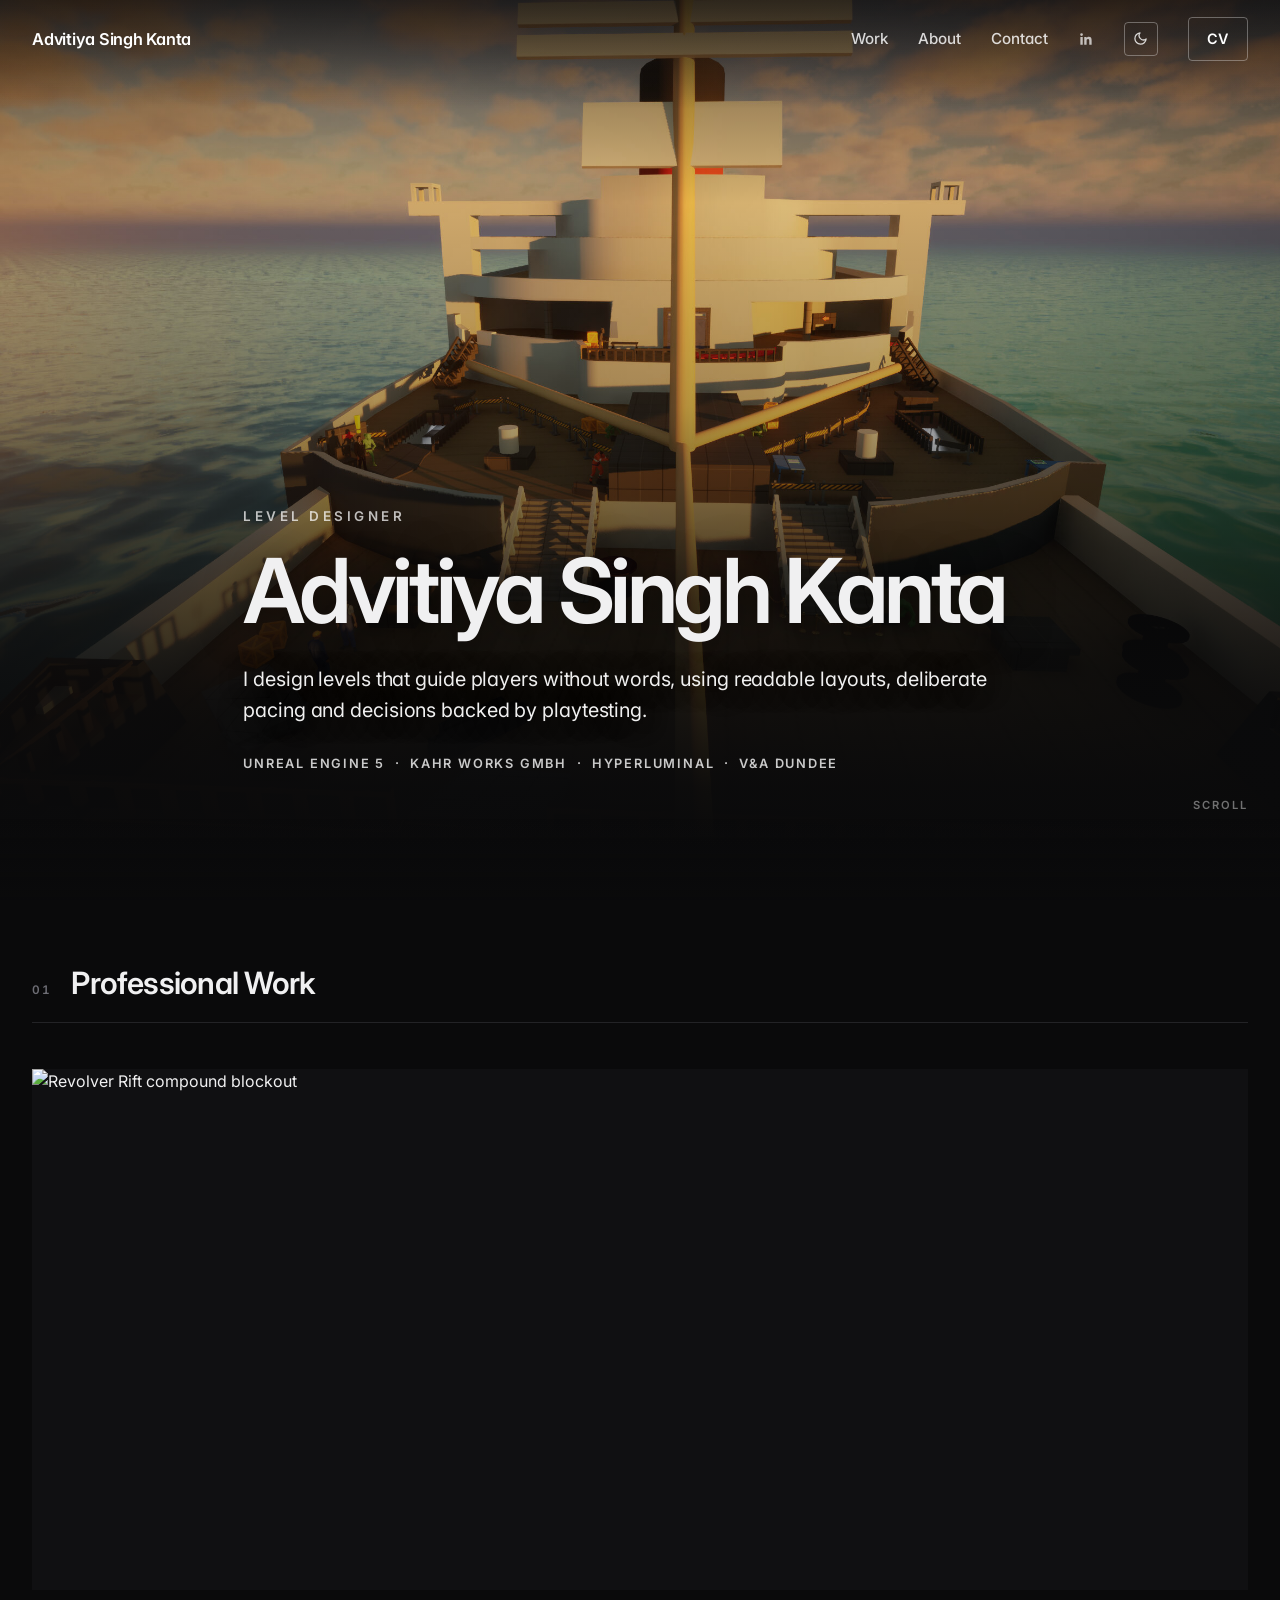
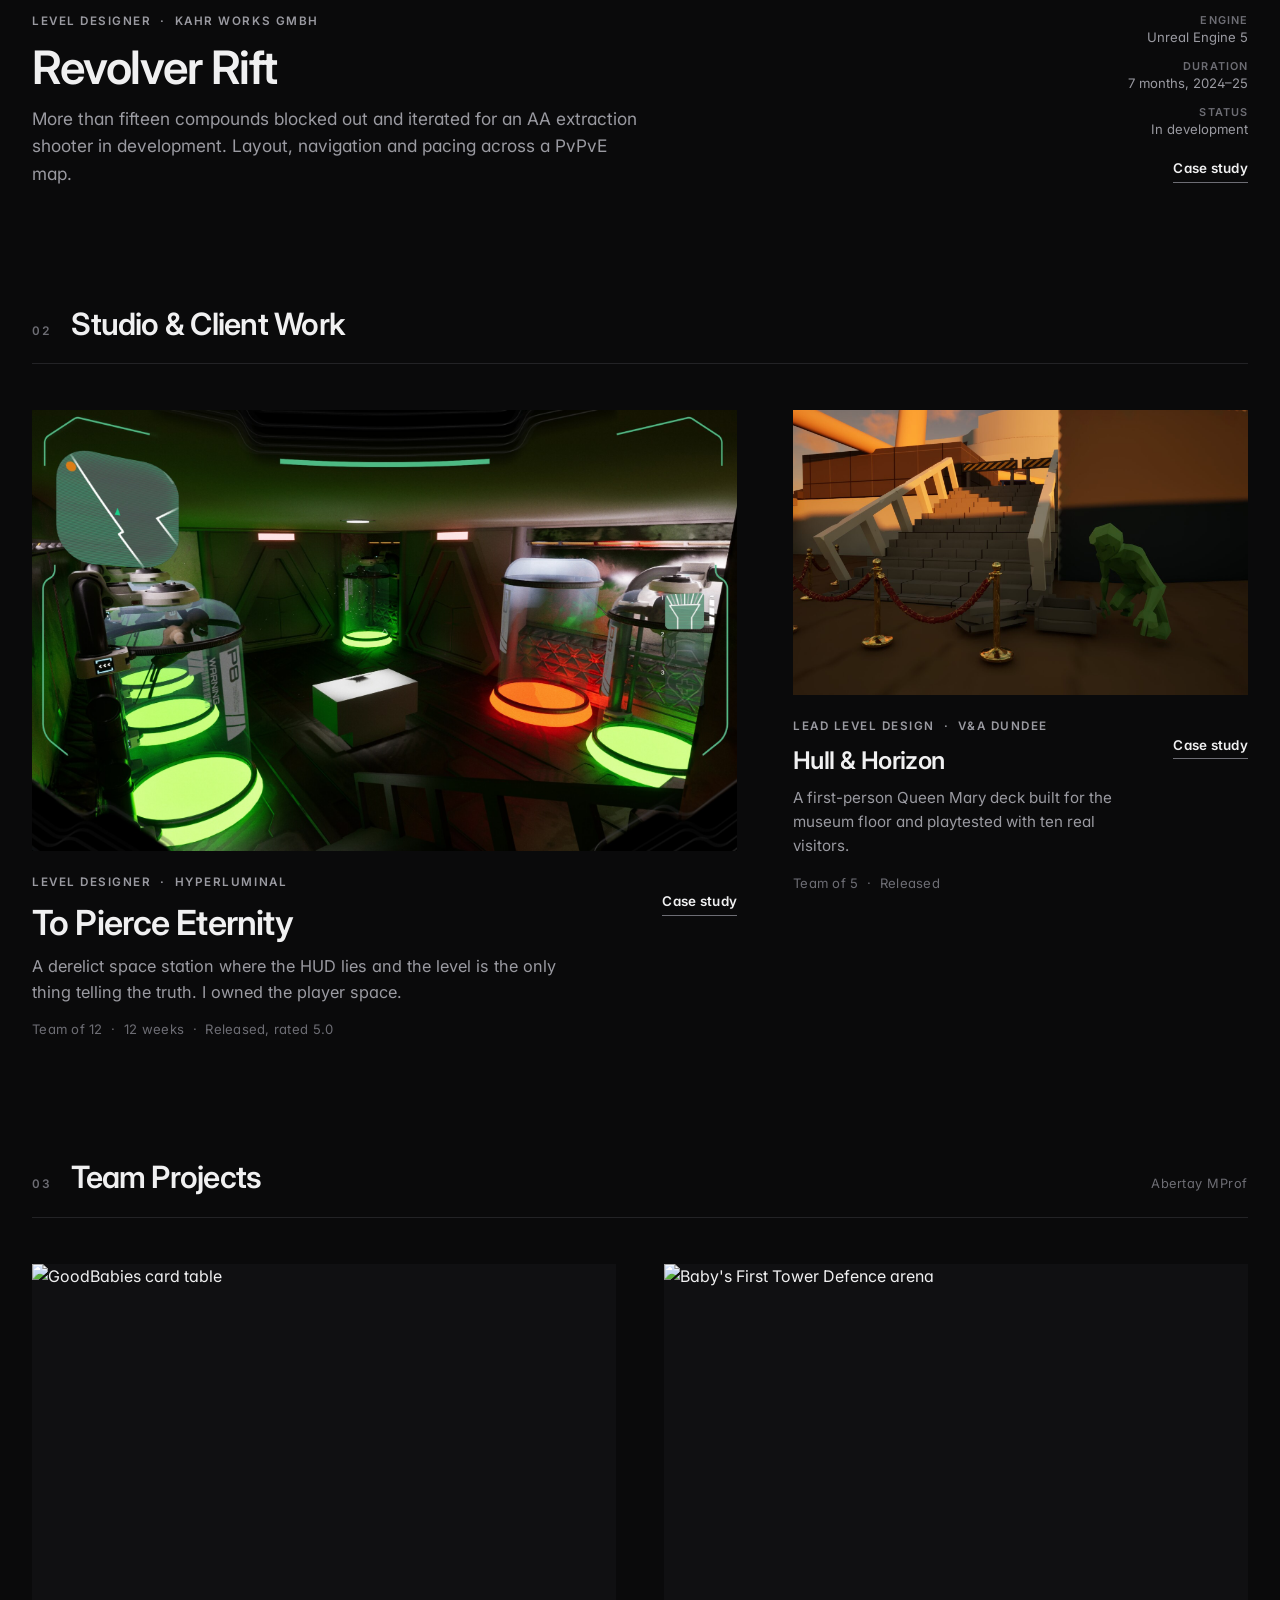
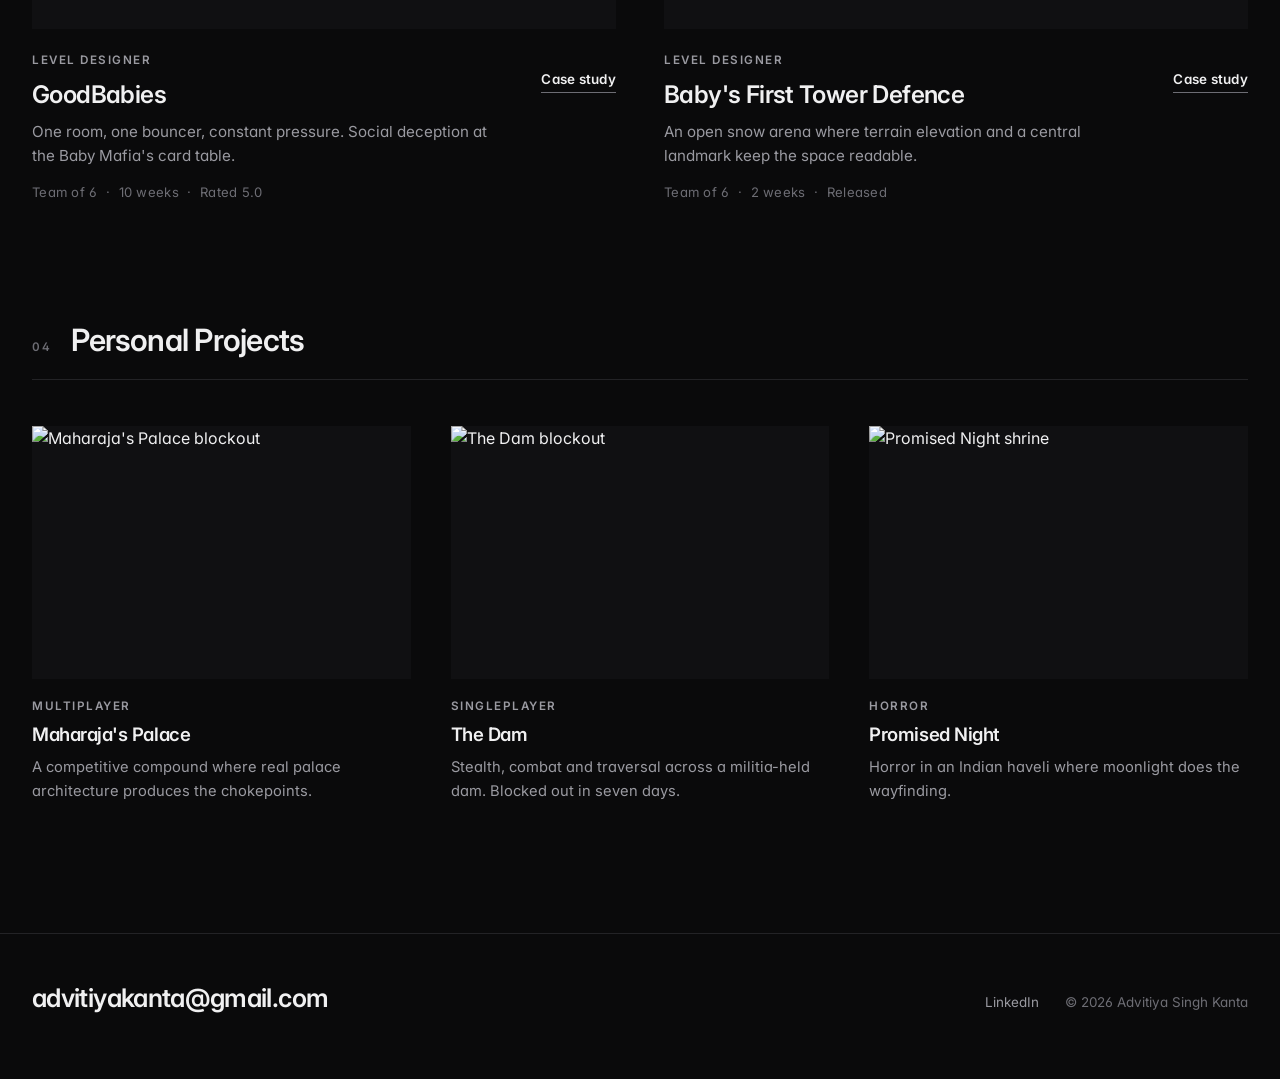
==== index.html @ f3cafd0e "Add files via upload" ====
<!DOCTYPE html>
<html lang="en">
<head>
  <meta charset="UTF-8">
  <meta name="viewport" content="width=device-width, initial-scale=1.0">
  <title>Advitiya Singh Kanta · Level Designer</title>
  <meta name="description" content="Level Designer working in Unreal Engine 5. Professional experience on Revolver Rift (Kahr Works GmbH), studio and client work for Hyperluminal and the V&A Dundee.">
  <link rel="preconnect" href="https://fonts.googleapis.com">
  <link rel="preconnect" href="https://fonts.gstatic.com" crossorigin>
  <link href="https://fonts.googleapis.com/css2?family=Inter:wght@400;500;600;700&display=swap" rel="stylesheet">
  <link rel="stylesheet" href="css/style.css">
</head>
<body class="home">

<div class="fg" aria-hidden="true"></div>

<header class="site">
  <div class="wrap bar">
    <a class="brand" href="index.html">Advitiya Singh Kanta</a>
    <nav>
      <a href="#work">Work</a>
      <a href="about.html">About</a>
      <a href="mailto:advitiyakanta@gmail.com">Contact</a>
      <a href="https://www.linkedin.com/in/advitiyasinghkanta/" target="_blank" rel="noopener" aria-label="LinkedIn"><svg viewBox="0 0 24 24" width="16" height="16" fill="currentColor"><path d="M20.45 20.45h-3.55v-5.57c0-1.33-.03-3.04-1.85-3.04-1.85 0-2.14 1.45-2.14 2.94v5.67H9.36V9h3.41v1.56h.05c.47-.9 1.63-1.85 3.36-1.85 3.6 0 4.27 2.37 4.27 5.45v6.29zM5.34 7.43a2.06 2.06 0 1 1 0-4.12 2.06 2.06 0 0 1 0 4.12zM7.12 20.45H3.56V9h3.56v11.45z"/></svg></a>
      <button class="theme-btn" type="button" id="themeBtn" aria-label="Switch colour theme" title="Switch theme">
        <svg class="moon" viewBox="0 0 24 24" width="15" height="15" fill="none" stroke="currentColor" stroke-width="2" stroke-linecap="round" stroke-linejoin="round"><path d="M21 12.79A9 9 0 1 1 11.21 3 7 7 0 0 0 21 12.79z"/></svg>
        <svg class="sun" viewBox="0 0 24 24" width="15" height="15" fill="none" stroke="currentColor" stroke-width="2" stroke-linecap="round" stroke-linejoin="round"><circle cx="12" cy="12" r="4"/><path d="M12 2v2M12 20v2M4.9 4.9l1.4 1.4M17.7 17.7l1.4 1.4M2 12h2M20 12h2M4.9 19.1l1.4-1.4M17.7 6.3l1.4-1.4"/></svg>
      </button>
      <a class="cv" href="assets/cv/Advitiya_Kanta_CV.pdf" target="_blank" rel="noopener">CV</a>
    </nav>
  </div>
</header>

<!-- ================= HERO ================= -->
<section class="hero">
  <img class="hero-img" src="assets/hero-main.jpg" alt="Hull &amp; Horizon, first-person deck of the RMS Queen Mary at sunset">
  <div class="hero-veil"></div>
  <span class="hero-cue">Scroll</span>
  <div class="wrap hero-text">
    <p class="hero-role">Level Designer</p>
    <h1>Advitiya Singh&nbsp;Kanta</h1>
    <p class="lede">I design levels that guide players without words, using readable layouts, deliberate pacing and decisions backed by playtesting.</p>
    <p class="hero-meta">Unreal Engine 5 &nbsp;·&nbsp; Kahr Works GmbH &nbsp;·&nbsp; Hyperluminal &nbsp;·&nbsp; V&amp;A Dundee</p>
  </div>
</section>

<main id="work">

<!-- ================= 01 PROFESSIONAL ================= -->
<section class="tier">
  <div class="wrap">
    <div class="tier-head reveal">
      <span class="idx">01</span>
      <h2>Professional Work</h2>
    </div>

    <a class="proj scale-1 reveal" href="project.html?p=revolver-rift">
      <figure><img src="assets/projects/revolver-rift/compound-02.jpg" alt="Revolver Rift compound blockout" loading="lazy"></figure>
      <div class="info">
        <div class="info-main">
          <p class="label">Level Designer &nbsp;·&nbsp; Kahr Works GmbH</p>
          <h3>Revolver Rift</h3>
          <p class="desc">More than fifteen compounds blocked out and iterated for an AA extraction shooter in development. Layout, navigation and pacing across a PvPvE map.</p>
        </div>
        <div class="info-side">
          <dl>
            <dt>Engine</dt><dd>Unreal Engine 5</dd>
            <dt>Duration</dt><dd>7 months, 2024–25</dd>
            <dt>Status</dt><dd>In development</dd>
          </dl>
          <span class="go">Case study</span>
        </div>
      </div>
    </a>
  </div>
</section>

<!-- ================= 02 STUDIO & CLIENT ================= -->
<section class="tier">
  <div class="wrap">
    <div class="tier-head reveal">
      <span class="idx">02</span>
      <h2>Studio &amp; Client Work</h2>
    </div>

    <div class="pair">
      <a class="proj scale-2 reveal" href="project.html?p=to-pierce-eternity">
        <figure><img src="assets/projects/to-pierce-eternity/cover.jpg" alt="To Pierce Eternity, Entity Experimentation Room" loading="lazy"></figure>
        <div class="info">
          <div class="info-main">
            <p class="label">Level Designer &nbsp;·&nbsp; Hyperluminal</p>
            <h3>To Pierce Eternity</h3>
            <p class="desc">A derelict space station where the HUD lies and the level is the only thing telling the truth. I owned the player space.</p>
            <p class="facts">Team of 12 &nbsp;·&nbsp; 12 weeks &nbsp;·&nbsp; Released, rated 5.0</p>
          </div>
          <span class="go">Case study</span>
        </div>
      </a>

      <a class="proj scale-3 reveal" href="project.html?p=hull-and-horizon">
        <figure><img src="assets/projects/hull-and-horizon/shot-01.jpg" alt="Hull &amp; Horizon deck at sunset" loading="lazy"></figure>
        <div class="info">
          <div class="info-main">
            <p class="label">Lead Level Design &nbsp;·&nbsp; V&amp;A Dundee</p>
            <h3>Hull &amp; Horizon</h3>
            <p class="desc">A first-person Queen Mary deck built for the museum floor and playtested with ten real visitors.</p>
            <p class="facts">Team of 5 &nbsp;·&nbsp; Released</p>
          </div>
          <span class="go">Case study</span>
        </div>
      </a>
    </div>
  </div>
</section>

<!-- ================= 03 TEAM PROJECTS ================= -->
<section class="tier">
  <div class="wrap">
    <div class="tier-head reveal">
      <span class="idx">03</span>
      <h2>Team Projects</h2>
      <span class="tier-note">Abertay MProf</span>
    </div>

    <div class="pair even">
      <a class="proj scale-3 reveal" href="project.html?p=goodbabies">
        <figure><img src="assets/projects/goodbabies/cover.jpg" alt="GoodBabies card table" loading="lazy"></figure>
        <div class="info">
          <div class="info-main">
            <p class="label">Level Designer</p>
            <h3>GoodBabies</h3>
            <p class="desc">One room, one bouncer, constant pressure. Social deception at the Baby Mafia's card table.</p>
            <p class="facts">Team of 6 &nbsp;·&nbsp; 10 weeks &nbsp;·&nbsp; Rated 5.0</p>
          </div>
          <span class="go">Case study</span>
        </div>
      </a>
      <a class="proj scale-3 reveal" href="project.html?p=babys-first-tower-defence">
        <figure><img src="assets/projects/babys-first-tower-defence/cover.jpg" alt="Baby's First Tower Defence arena" loading="lazy"></figure>
        <div class="info">
          <div class="info-main">
            <p class="label">Level Designer</p>
            <h3>Baby's First Tower Defence</h3>
            <p class="desc">An open snow arena where terrain elevation and a central landmark keep the space readable.</p>
            <p class="facts">Team of 6 &nbsp;·&nbsp; 2 weeks &nbsp;·&nbsp; Released</p>
          </div>
          <span class="go">Case study</span>
        </div>
      </a>
    </div>
  </div>
</section>

<!-- ================= 04 PERSONAL ================= -->
<section class="tier">
  <div class="wrap">
    <div class="tier-head reveal">
      <span class="idx">04</span>
      <h2>Personal Projects</h2>
    </div>

    <div class="triple">
      <a class="proj scale-4 reveal" href="project.html?p=maharajas-palace">
        <figure><img src="assets/projects/maharajas-palace/aerial-full.jpg" alt="Maharaja's Palace blockout" loading="lazy"></figure>
        <div class="info"><div class="info-main">
          <p class="label">Multiplayer</p>
          <h3>Maharaja's Palace</h3>
          <p class="desc">A competitive compound where real palace architecture produces the chokepoints.</p>
        </div></div>
      </a>
      <a class="proj scale-4 reveal" href="project.html?p=tlou-dam-level">
        <figure><img src="assets/projects/tlou-dam-level/dam-overview.jpg" alt="The Dam blockout" loading="lazy"></figure>
        <div class="info"><div class="info-main">
          <p class="label">Singleplayer</p>
          <h3>The Dam</h3>
          <p class="desc">Stealth, combat and traversal across a militia-held dam. Blocked out in seven days.</p>
        </div></div>
      </a>
      <a class="proj scale-4 reveal" href="project.html?p=promised-night">
        <figure><img src="assets/projects/promised-night/shrine-reveal.jpg" alt="Promised Night shrine" loading="lazy"></figure>
        <div class="info"><div class="info-main">
          <p class="label">Horror</p>
          <h3>Promised Night</h3>
          <p class="desc">Horror in an Indian haveli where moonlight does the wayfinding.</p>
        </div></div>
      </a>
    </div>
  </div>
</section>

</main>

<footer class="site">
  <div class="wrap foot">
    <a class="mail" href="mailto:advitiyakanta@gmail.com">advitiyakanta@gmail.com</a>
    <div class="foot-right">
      <a href="https://www.linkedin.com/in/advitiyasinghkanta/" target="_blank" rel="noopener">LinkedIn</a>
      <span>© 2026 Advitiya Singh Kanta</span>
    </div>
  </div>
</footer>

<script>
document.documentElement.classList.add("js");
const io = new IntersectionObserver(es => es.forEach(e => {
  if (e.isIntersecting) { e.target.classList.add("in"); io.unobserve(e.target); }
}), { threshold: 0.1, rootMargin: "0px 0px -40px 0px" });
document.querySelectorAll(".reveal").forEach(el => io.observe(el));

/* Header docks to the top once the hero has passed. */
const hero = document.querySelector(".hero");
new IntersectionObserver(([e]) => {
  document.body.classList.toggle("scrolled", !e.isIntersecting);
}, { threshold: 0, rootMargin: "-72px 0px 0px 0px" }).observe(hero);

</script>
<script>
(function(){
  var k="theme", saved=null;
  try { saved = localStorage.getItem(k); } catch(e){}
  if (saved === "light") document.body.classList.add("light");
  var b = document.getElementById("themeBtn");
  if (b) b.addEventListener("click", function(){
    var on = document.body.classList.toggle("light");
    try { localStorage.setItem(k, on ? "light" : "dark"); } catch(e){}
  });
})();
</script>
</body>
</html>
---- css/style.css ----
/* ============================================================
   ADVITIYA SINGH KANTA · PORTFOLIO
   One typeface. Monochrome interface. The work carries the colour.
   ============================================================ */

:root {
  --bg: #0a0a0b;
  --bg-2: #101012;
  --line: #232326;
  --text: #f0f0f1;
  --dim: #9a9aa1;
  --faint: #6d6d74;
  --accent: #d9a441;
  --maxw: 1280px;
  --gut: 32px;
}

/* Light theme. Same structure, inverted values. */
body.light {
  --bg: #f7f7f5;
  --bg-2: #ececea;
  --line: #dcdcd8;
  --text: #16161a;
  --dim: #55555d;
  --faint: #86868e;
  --accent: #9a6a1f;
}
body.light .backdrop { opacity: 0.16; }
body.light .backdrop::after {
  background: linear-gradient(180deg, rgba(247,247,245,0.72) 0%, rgba(247,247,245,0.9) 42%, rgba(247,247,245,0.97) 100%);
}
/* The .fg wash is fixed to the viewport. On the homepage it sits over the
   dark hero photo, where the header text is white in both themes. A light
   wash there erases that text, so in light mode the wash only applies once
   the hero has scrolled away, or on inner pages which have no hero. */
body.light .fg { background: none; }
body.light.scrolled .fg,
body.light.inner .fg {
  background:
    linear-gradient(180deg, rgba(247,247,245,0.6) 0%, rgba(247,247,245,0) 12%),
    linear-gradient(0deg,   rgba(247,247,245,0.4) 0%, rgba(247,247,245,0) 9%);
}
body.light .lightbox { background: rgba(20,20,22,0.62); }
/* The hero sits on a photo, so its text stays light in both themes.
   In light mode the image ends on a clean edge instead of fading into
   the page, which would band from near-black to near-white. */
body.light .hero-veil {
  background: linear-gradient(180deg,
    rgba(10,10,11,0.58) 0%,
    rgba(10,10,11,0.10) 24%,
    rgba(10,10,11,0.30) 48%,
    rgba(10,10,11,0.66) 66%,
    rgba(10,10,11,0.88) 82%,
    rgba(10,10,11,0.98) 93%,
    rgba(10,10,11,1) 100%);
}

* { margin: 0; padding: 0; box-sizing: border-box; }
html { scroll-behavior: smooth; -webkit-text-size-adjust: 100%; }

body {
  background: var(--bg);
  color: var(--text);
  transition: background-color 0.35s ease, color 0.35s ease;
  font-family: "Inter", system-ui, -apple-system, "Segoe UI", sans-serif;
  font-size: 16px;
  line-height: 1.6;
  -webkit-font-smoothing: antialiased;
  font-feature-settings: "cv02","cv03","cv04","cv11";
}

h1, h2, h3 { font-weight: 600; letter-spacing: -0.025em; line-height: 1.08; }
a { color: inherit; text-decoration: none; }
img { display: block; max-width: 100%; }

.wrap { max-width: var(--maxw); margin: 0 auto; padding: 0 var(--gut); }
@media (max-width: 700px) { :root { --gut: 20px; } }

/* ---------- Header ----------
   Over the hero photo the nav must stay light in BOTH themes.
   Once the header docks (or on inner pages) it follows the theme. */
header.site {
  position: absolute; top: 0; left: 0; right: 0; z-index: 40;
  --nav: rgba(255,255,255,0.82);
  --nav-on: #ffffff;
  --nav-line: rgba(255,255,255,0.32);
  transition: background-color 0.35s ease, border-color 0.35s ease;
}
body.scrolled header.site, body.inner header.site {
  --nav: var(--dim);
  --nav-on: var(--text);
  --nav-line: var(--line);
}
header.site .bar { display: flex; align-items: center; justify-content: space-between; height: 78px; }
.brand {
  font-size: 1.02rem; font-weight: 600; letter-spacing: -0.015em;
  color: var(--nav-on); transition: opacity 0.15s, color 0.35s ease;
}
.brand:hover { opacity: 0.7; }
header nav { display: flex; align-items: center; gap: 30px; }
header nav a {
  position: relative; font-size: 0.95rem; font-weight: 500;
  color: var(--nav); transition: color 0.35s ease;
}
header nav a:not(.cv):not([aria-label])::after {
  content: ""; position: absolute; left: 0; right: 0; bottom: -6px; height: 1px;
  background: currentColor; transform: scaleX(0); transform-origin: left;
  transition: transform 0.28s cubic-bezier(0.16,0.84,0.24,1);
}
header nav a:hover { color: var(--nav-on); }
header nav a:not(.cv):not([aria-label]):hover::after { transform: scaleX(1); }
header nav a[aria-label] { display: inline-flex; opacity: 0.85; }
header nav a[aria-label]:hover { opacity: 1; }
header nav a.cv {
  border: 1px solid var(--nav-line); border-radius: 4px;
  padding: 9px 18px; font-weight: 600; font-size: 0.9rem; letter-spacing: 0.04em;
  color: var(--nav-on);
  transition: border-color 0.25s ease, background-color 0.25s ease, color 0.35s ease;
}
header nav a.cv:hover { border-color: var(--nav-on); background: color-mix(in srgb, var(--nav-on) 10%, transparent); }

/* Theme switch */
.theme-btn {
  appearance: none; background: transparent; cursor: pointer;
  border: 1px solid var(--nav-line); border-radius: 4px;
  width: 34px; height: 34px; display: inline-flex;
  align-items: center; justify-content: center;
  color: var(--nav); padding: 0;
  transition: color 0.35s ease, border-color 0.25s ease;
}
.theme-btn:hover { color: var(--nav-on); border-color: var(--nav-on); }
.theme-btn .sun { display: none; }
body.light .theme-btn .sun { display: block; }
body.light .theme-btn .moon { display: none; }

@media (max-width: 700px) {
  header nav { gap: 18px; }
  header nav a:not(.cv):not([aria-label]) { display: none; }
  .brand { font-size: 0.95rem; }
}

/* body scroll state: solid header */
body.scrolled header.site {
  position: fixed; background: color-mix(in srgb, var(--bg) 88%, transparent);
  backdrop-filter: blur(14px); border-bottom: 1px solid var(--line);
}

/* ---------- Hero ---------- */
.hero { position: relative; height: 94svh; min-height: 600px; display: flex; align-items: flex-end; overflow: hidden; }
.hero-img {
  position: absolute; inset: 0; width: 100%; height: 100%;
  object-fit: cover; object-position: center 42%;
}
/* Long, staged fade so the image dissolves into the page instead of ending on a line. */
.hero-veil {
  position: absolute; inset: 0; pointer-events: none;
  background: linear-gradient(180deg,
    rgba(10,10,11,0.58) 0%,
    rgba(10,10,11,0.10) 24%,
    rgba(10,10,11,0.30) 48%,
    rgba(10,10,11,0.66) 66%,
    rgba(10,10,11,0.88) 82%,
    rgba(10,10,11,0.98) 93%,
    var(--bg) 100%);
}
.hero-text { position: relative; padding-bottom: 8vh; }
.hero-role {
  font-size: clamp(0.8rem, 1.05vw, 0.95rem); font-weight: 600;
  letter-spacing: 0.26em; text-transform: uppercase;
  color: rgba(255,255,255,0.72); margin-bottom: 16px;
}
.hero-text h1 {
  font-size: clamp(2.9rem, 7vw, 6.2rem);
  font-weight: 600; letter-spacing: -0.05em; margin-bottom: 24px;
  text-shadow: 0 2px 44px rgba(0,0,0,0.55);
  color: #f0f0f1;
}
.hero-text .lede {
  font-size: clamp(1.1rem, 1.55vw, 1.35rem);
  font-weight: 400; color: rgba(255,255,255,0.94);
  max-width: 40em; line-height: 1.55;
  letter-spacing: -0.005em; margin-bottom: 28px;
  text-shadow: 0 1px 26px rgba(0,0,0,0.55);
}
.hero-meta {
  font-size: clamp(0.78rem, 1vw, 0.9rem); letter-spacing: 0.14em;
  text-transform: uppercase; color: rgba(255,255,255,0.78); font-weight: 600;
}
/* Scroll hint */
.hero-cue {
  position: absolute; bottom: 3.4vh; z-index: 2;
  right: max(var(--gut), calc((100vw - var(--maxw)) / 2 + var(--gut)));
  font-size: 0.7rem; letter-spacing: 0.18em; text-transform: uppercase;
  font-weight: 600; color: rgba(255,255,255,0.42);
}
@media (max-width: 780px) { .hero-cue { display: none; } }

/* ---------- Foreground depth layer ----------
   Sits above content, below header. Softens the top and bottom
   edges of the viewport so scrolling reads as depth, not a flat sheet. */
.fg {
  position: fixed; inset: 0; z-index: 30; pointer-events: none;
  background:
    linear-gradient(180deg, rgba(10,10,11,0.62) 0%, rgba(10,10,11,0) 12%),
    linear-gradient(0deg,   rgba(10,10,11,0.42) 0%, rgba(10,10,11,0) 9%),
    radial-gradient(135% 105% at 50% 50%, transparent 62%, rgba(10,10,11,0.26) 100%);
}

/* ---------- Tiers ---------- */
.tier { padding: 120px 0 0; }
.tier:last-of-type { padding-bottom: 130px; }
@media (max-width: 700px) { .tier { padding-top: 78px; } }

.tier-head {
  display: flex; align-items: baseline; gap: 20px;
  padding-bottom: 22px; margin-bottom: 46px;
  border-bottom: 1px solid var(--line);
}
.idx {
  font-size: 0.74rem; font-weight: 600; letter-spacing: 0.14em;
  color: var(--faint); font-variant-numeric: tabular-nums;
}
.tier-head h2 { font-size: clamp(1.5rem, 2.4vw, 2rem); }
.tier-note { margin-left: auto; font-size: 0.8rem; color: var(--faint); letter-spacing: 0.04em; }

/* ---------- Project blocks ---------- */
.proj { display: block; }
.proj figure { overflow: hidden; background: var(--bg-2); }
.proj figure img {
  width: 100%; height: 100%; object-fit: cover;
  transition: transform 0.85s cubic-bezier(0.16, 0.84, 0.24, 1), filter 0.4s ease;
  filter: saturate(0.96);
}
.proj:hover figure img { transform: scale(1.028); filter: saturate(1.06); }

.info { padding-top: 22px; display: flex; gap: 48px; align-items: flex-start; }
.info-main { flex: 1; min-width: 0; }
.info-side { flex-shrink: 0; text-align: right; }

.label {
  font-size: 0.73rem; text-transform: uppercase; letter-spacing: 0.13em;
  color: var(--dim); font-weight: 600; margin-bottom: 12px;
}
.proj h3 { margin-bottom: 12px; transition: color 0.18s ease; }
.proj:hover h3 { color: var(--accent); }
.desc { color: var(--dim); max-width: 56ch; }
.facts {
  margin-top: 14px; font-size: 0.82rem; color: var(--faint);
  letter-spacing: 0.02em;
}
.go {
  display: inline-block; margin-top: 18px; font-size: 0.84rem; font-weight: 600;
  letter-spacing: 0.02em; color: var(--text);
  border-bottom: 1px solid var(--faint); padding-bottom: 2px;
  transition: color 0.18s, border-color 0.18s;
}
.proj:hover .go { color: var(--accent); border-color: var(--accent); }

.info-side dl { font-size: 0.82rem; line-height: 1.5; }
.info-side dt {
  color: var(--faint); text-transform: uppercase; letter-spacing: 0.1em;
  font-size: 0.68rem; font-weight: 600; margin-top: 10px;
}
.info-side dt:first-child { margin-top: 0; }
.info-side dd { color: var(--dim); }
@media (max-width: 860px) {
  .info { flex-direction: column; gap: 18px; }
  .info-side { text-align: left; }
  .info-side dl { display: flex; gap: 26px; }
  .info-side dt { margin-top: 0; }
}

/* Scale ladder: hierarchy through image ratio + type size */
.scale-1 figure { aspect-ratio: 21 / 9; }
.scale-1 h3 { font-size: clamp(2rem, 3.6vw, 3rem); }
.scale-1 .desc { font-size: 1.08rem; }

.scale-2 figure { aspect-ratio: 16 / 10; }
.scale-2 h3 { font-size: clamp(1.7rem, 2.7vw, 2.3rem); }
.scale-2 .desc { font-size: 1.02rem; }

.scale-3 figure { aspect-ratio: 16 / 10; }
.scale-3 h3 { font-size: clamp(1.3rem, 1.9vw, 1.6rem); }
.scale-3 .desc { font-size: 0.95rem; }

.scale-4 figure { aspect-ratio: 3 / 2; }
.scale-4 h3 { font-size: 1.16rem; }
.scale-4 .desc { font-size: 0.92rem; }
.scale-4 .label { margin-bottom: 9px; }
.scale-4 .info { padding-top: 18px; }

/* ---------- Grids ---------- */
.pair { display: grid; grid-template-columns: 1.55fr 1fr; gap: 56px; align-items: start; }
.pair.even { grid-template-columns: 1fr 1fr; gap: 48px; }
.triple { display: grid; grid-template-columns: repeat(3, 1fr); gap: 40px; }
@media (max-width: 900px) {
  .pair, .pair.even { grid-template-columns: 1fr; gap: 58px; }
  .triple { grid-template-columns: 1fr; gap: 48px; }
}

/* ---------- About ---------- */
.about-grid { display: grid; grid-template-columns: 0.85fr 1fr; gap: 60px; align-items: center; }
.about-grid img { width: 100%; aspect-ratio: 4 / 3; object-fit: cover; }
.about-lead { font-size: clamp(1.2rem, 1.9vw, 1.55rem); line-height: 1.4; letter-spacing: -0.015em; margin-bottom: 18px; }
.about-grid p { color: var(--dim); }
.about-links { margin-top: 24px; display: flex; gap: 28px; }
.about-links a {
  font-size: 0.86rem; font-weight: 600; color: var(--text);
  border-bottom: 1px solid var(--faint); padding-bottom: 2px;
}
.about-links a:hover { color: var(--accent); border-color: var(--accent); }
@media (max-width: 820px) { .about-grid { grid-template-columns: 1fr; gap: 32px; } }

/* ---------- Footer ---------- */
footer.site { border-top: 1px solid var(--line); padding: 44px 0 60px; }
.foot { display: flex; align-items: baseline; justify-content: space-between; gap: 24px; flex-wrap: wrap; }
.mail { font-size: clamp(1.1rem, 2.2vw, 1.6rem); font-weight: 600; letter-spacing: -0.025em; }
.mail:hover { color: var(--accent); }
.foot-right { display: flex; gap: 26px; align-items: baseline; font-size: 0.84rem; color: var(--faint); }
.foot-right a { color: var(--dim); }
.foot-right a:hover { color: var(--text); }

/* ---------- Reveal (content visible without JS) ---------- */
@media (prefers-reduced-motion: no-preference) {
  .js .reveal { opacity: 0; transform: translateY(14px); transition: opacity 0.8s ease, transform 0.8s cubic-bezier(0.16, 0.84, 0.24, 1); }
  .js .reveal.in { opacity: 1; transform: none; }
}

/* ============================================================
   INNER PAGES · project.html, about.html
   ============================================================ */

body.inner header.site {
  position: sticky; background: color-mix(in srgb, var(--bg) 86%, transparent);
  backdrop-filter: blur(16px); border-bottom: 1px solid var(--line);
}

/* Blurred project backdrop: the level itself, behind the page. */
.backdrop {
  position: fixed; inset: 0; z-index: -2; pointer-events: none;
  background-size: cover; background-position: center;
  opacity: 0.34; transform: scale(1.12);
}
.backdrop::after {
  content: ""; position: absolute; inset: 0;
  background: linear-gradient(180deg,
    rgba(10,10,11,0.62) 0%, rgba(10,10,11,0.86) 42%, rgba(10,10,11,0.95) 100%);
}
body.inner { background: var(--bg); }
body.inner .fg { position: fixed; inset: 0; z-index: 30; pointer-events: none; }

.page { padding: 118px 0 0; }
.back { font-size: 0.82rem; color: var(--dim); letter-spacing: 0.02em; }
.back:hover { color: var(--accent); }

.project-hero { max-width: 900px; padding: 26px 0 34px; }
.project-hero h1 { font-size: clamp(2.2rem, 5vw, 3.6rem); letter-spacing: -0.035em; margin: 14px 0 18px; }
.project-hero .subtitle { font-size: clamp(1.05rem, 1.55vw, 1.25rem); color: var(--dim); max-width: 40em; line-height: 1.5; }

.meta-box {
  display: grid; grid-template-columns: repeat(auto-fit, minmax(170px, 1fr));
  gap: 26px 34px; padding: 30px 0; margin: 34px 0 0;
  border-top: 1px solid var(--line); border-bottom: 1px solid var(--line);
}
.meta-box .item strong {
  display: block; font-size: 0.68rem; text-transform: uppercase;
  letter-spacing: 0.12em; color: var(--faint); margin-bottom: 5px; font-weight: 600;
}
.meta-box .item span { color: color-mix(in srgb, var(--text) 86%, transparent); font-size: 0.94rem; }

.project-links { display: flex; gap: 22px; flex-wrap: wrap; margin: 30px 0 0; }
.project-links a {
  font-size: 0.86rem; font-weight: 600; border-bottom: 1px solid var(--faint); padding-bottom: 2px;
}
.project-links a:hover { color: var(--accent); border-color: var(--accent); }

.video-frame {
  position: relative; padding-top: 56.25%; overflow: hidden;
  margin: 44px 0 0; background: #000;
}
.video-frame iframe { position: absolute; inset: 0; width: 100%; height: 100%; border: 0; }

/* Text sits in a 780px column; media blocks span the full width.
   Grid columns, not negative margins, so nothing can drift off-centre. */
article.case {
  max-width: 1180px; margin: 0 auto; padding: 20px 0 60px;
  display: grid; grid-template-columns: 1fr min(780px, 100%) 1fr;
}
article.case > * { grid-column: 2; }
article.case > .tg, article.case > .gallery { grid-column: 1 / -1; }
article.case h2 {
  font-size: clamp(1.35rem, 2.1vw, 1.7rem); margin: 86px 0 24px;
  padding-top: 32px; border-top: 1px solid var(--line);
  letter-spacing: -0.03em;
}
article.case p { margin-bottom: 18px; color: color-mix(in srgb, var(--text) 80%, transparent); }
article.case strong { color: var(--text); font-weight: 600; }

figure.shot { margin: 34px 0; }
figure.shot img { width: 100%; }
figcaption { color: var(--faint); font-size: 0.85rem; margin-top: 12px; line-height: 1.55; max-width: 60ch; }

/* ---------- 2D / Blockout toggle ---------- */
.tg { margin: 34px 0 40px; }
.tg-bar {
  display: inline-flex; gap: 2px; padding: 3px; margin-bottom: 18px;
  border: 1px solid var(--line); border-radius: 6px; background: var(--bg-2);
}
.tg-btn {
  appearance: none; border: 0; background: transparent; cursor: pointer;
  font-family: inherit; font-size: 0.82rem; font-weight: 600;
  letter-spacing: 0.05em; color: var(--dim);
  padding: 8px 18px; border-radius: 4px; transition: all 0.18s;
}
.tg-btn:hover { color: var(--text); }
.tg-btn.on { background: var(--text); color: var(--bg); }
.tg-pane { display: none; }
.tg-pane.on {
  display: grid; grid-template-columns: 1fr 1fr; gap: 26px 22px;
  animation: tgIn 0.3s ease both;
}
.tg-pane.on figure.shot { margin: 0; }
@keyframes tgIn { from { opacity: 0; transform: translateY(6px); } to { opacity: 1; transform: none; } }

@media (max-width: 820px) { .tg-pane.on { grid-template-columns: 1fr; } }

.gallery { display: grid; grid-template-columns: repeat(2, 1fr); gap: 12px; margin: 34px 0; }
@media (max-width: 700px) { .gallery { grid-template-columns: 1fr; } }
.gallery img { aspect-ratio: 16/9; object-fit: cover; cursor: zoom-in; transition: opacity 0.2s; }
.gallery img:hover { opacity: 0.82; }

.pager {
  display: flex; justify-content: space-between; gap: 20px;
  border-top: 1px solid var(--line); padding: 34px 0 0; margin-top: 40px;
  font-size: 0.9rem; font-weight: 600;
}
.pager a { color: var(--dim); }
.pager a:hover { color: var(--accent); }

.lightbox {
  position: fixed; inset: 0; z-index: 100;
  display: none; align-items: center; justify-content: center;
  padding: 6vh 6vw; cursor: zoom-out;
  background: rgba(6,6,7,0.72);
  backdrop-filter: blur(26px) saturate(0.9);
  -webkit-backdrop-filter: blur(26px) saturate(0.9);
}
.lightbox.open { display: flex; animation: lbIn 0.28s ease both; }
@keyframes lbIn { from { opacity: 0; } to { opacity: 1; } }
.lightbox img {
  max-width: 100%; max-height: 88vh; object-fit: contain;
  box-shadow: 0 40px 120px rgba(0,0,0,0.6);
}
.lightbox::after {
  content: "Click anywhere or press Esc to close";
  position: absolute; bottom: 3vh; left: 0; right: 0; text-align: center;
  font-size: 0.72rem; letter-spacing: 0.12em; text-transform: uppercase;
  color: rgba(255,255,255,0.4);
}

/* ---------- About page ---------- */
.about-page { max-width: 780px; margin: 0 auto; padding: 26px 0 70px; }
.about-page h1 { font-size: clamp(2.2rem, 4.4vw, 3.2rem); letter-spacing: -0.035em; margin-bottom: 18px; }
.about-page .lede { font-size: 1.15rem; color: var(--dim); margin-bottom: 40px; max-width: 40em; }
.about-page > p { margin-bottom: 18px; color: color-mix(in srgb, var(--text) 80%, transparent); }
.about-page h2 {
  font-size: 1.2rem; margin: 60px 0 24px; padding-top: 26px;
  border-top: 1px solid var(--line);
}
.xp { margin-bottom: 30px; }
.xp h3 { font-size: 1.05rem; margin-bottom: 4px; }
.xp .when {
  color: var(--faint); font-size: 0.8rem; margin-bottom: 12px;
  text-transform: uppercase; letter-spacing: 0.08em; font-weight: 500;
}
.xp ul { margin: 0 0 0 17px; color: var(--dim); }
.xp ul li { margin-bottom: 7px; }
.xp ul li strong { color: var(--text); }
.skills { display: flex; flex-wrap: wrap; gap: 10px 12px; }
.skills span { color: var(--dim); font-size: 0.9rem; }
.skills span::after { content: "·"; margin-left: 12px; color: var(--line); }
.skills span:last-child::after { content: ""; }
figure.wide { margin: 34px 0; }
figure.wide img { width: 100%; }
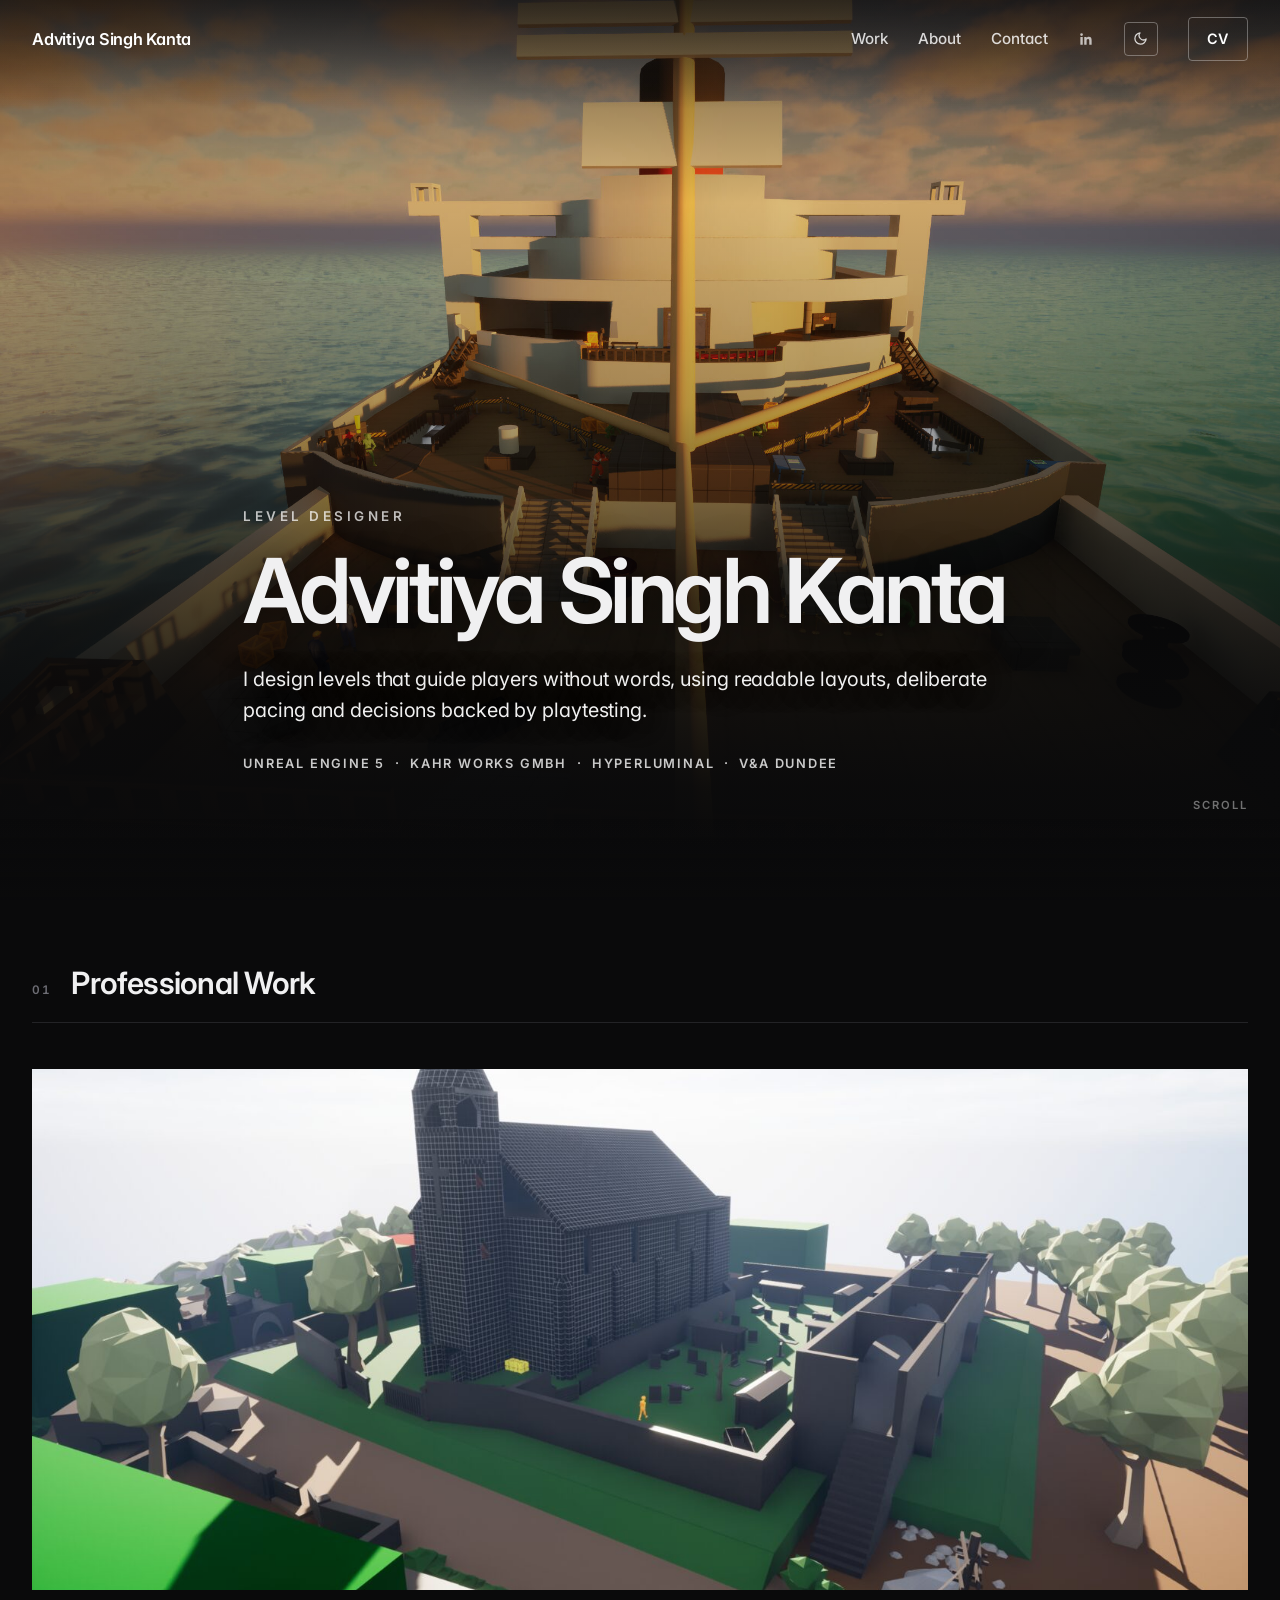
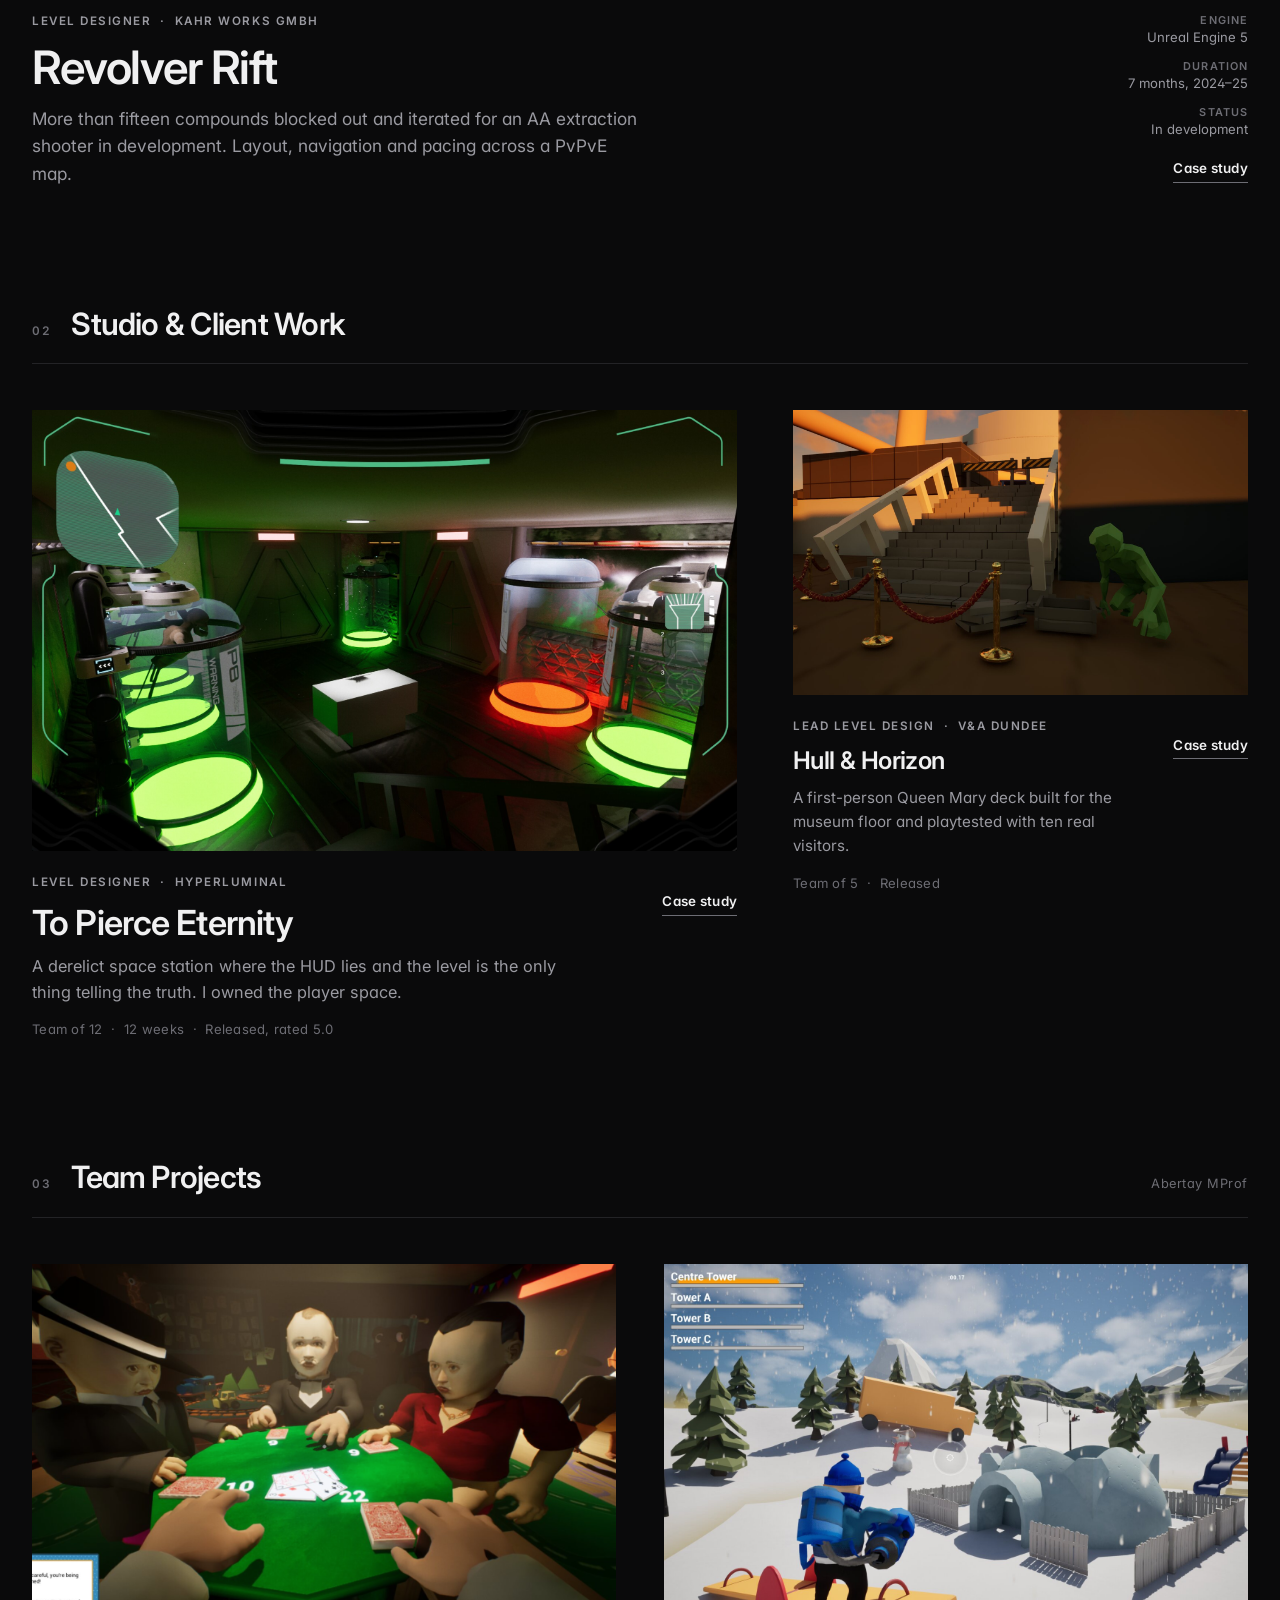
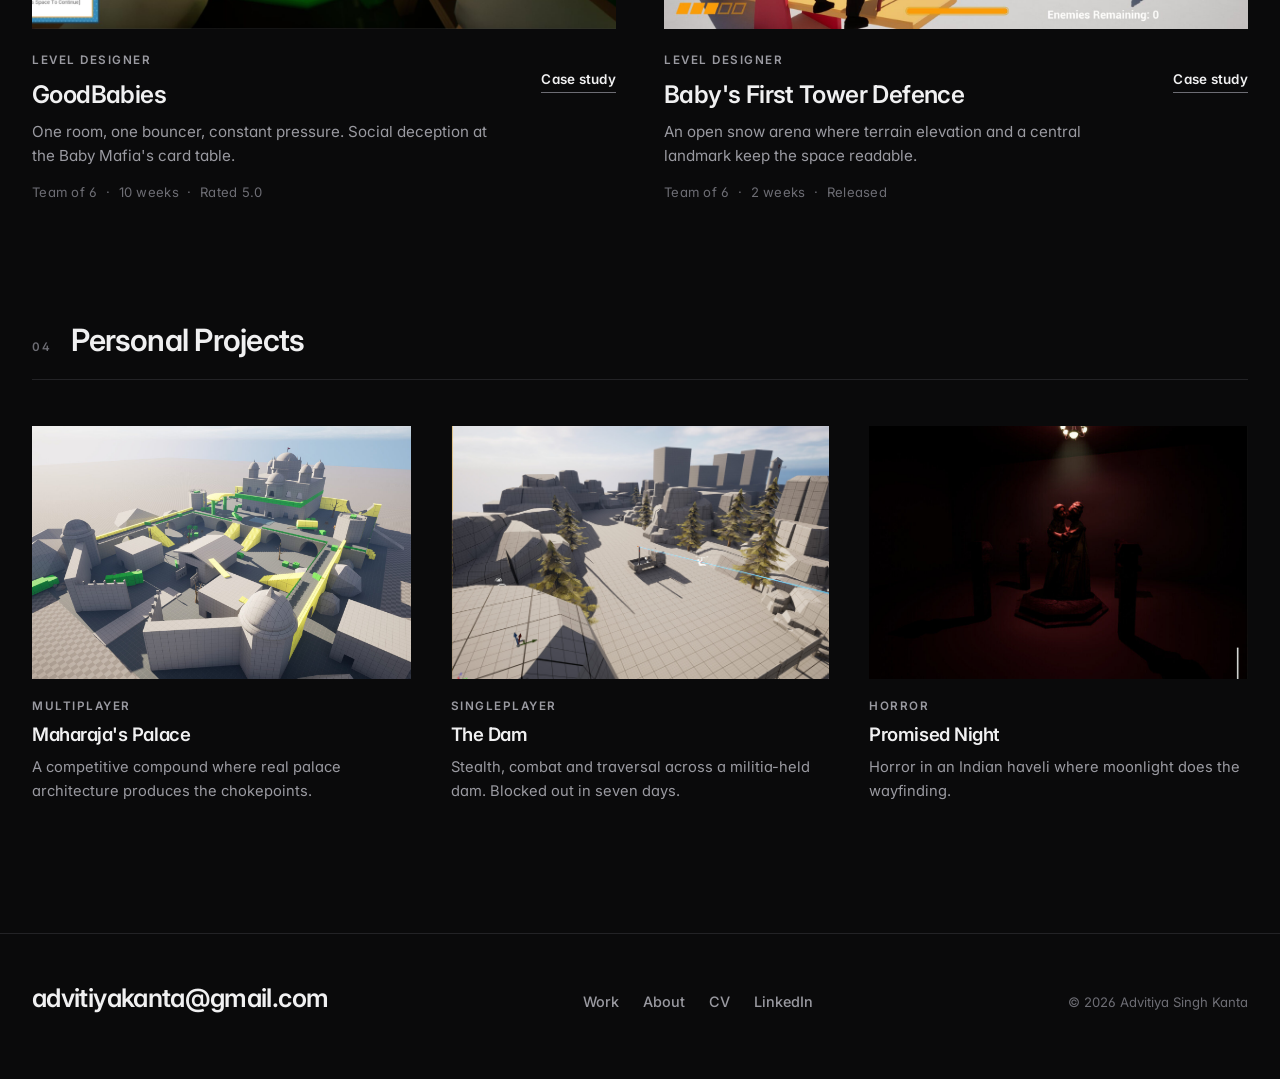
==== commit fd2bf67a: "Add files via upload" ====
--- a/index.html
+++ b/index.html
@@ -193,10 +193,13 @@
 <footer class="site">
   <div class="wrap foot">
     <a class="mail" href="mailto:advitiyakanta@gmail.com">advitiyakanta@gmail.com</a>
-    <div class="foot-right">
+    <nav class="foot-nav">
+      <a href="#work">Work</a>
+      <a href="about.html">About</a>
+      <a href="assets/cv/Advitiya_Kanta_CV.pdf" target="_blank" rel="noopener">CV</a>
       <a href="https://www.linkedin.com/in/advitiyasinghkanta/" target="_blank" rel="noopener">LinkedIn</a>
-      <span>© 2026 Advitiya Singh Kanta</span>
-    </div>
+    </nav>
+    <span class="foot-copy">© 2026 Advitiya Singh Kanta</span>
   </div>
 </footer>
 
--- a/css/style.css
+++ b/css/style.css
@@ -313,12 +313,20 @@
 
 /* ---------- Footer ---------- */
 footer.site { border-top: 1px solid var(--line); padding: 44px 0 60px; }
-.foot { display: flex; align-items: baseline; justify-content: space-between; gap: 24px; flex-wrap: wrap; }
+.foot { display: flex; align-items: baseline; justify-content: space-between; gap: 20px 30px; flex-wrap: wrap; }
 .mail { font-size: clamp(1.1rem, 2.2vw, 1.6rem); font-weight: 600; letter-spacing: -0.025em; }
 .mail:hover { color: var(--accent); }
-.foot-right { display: flex; gap: 26px; align-items: baseline; font-size: 0.84rem; color: var(--faint); }
-.foot-right a { color: var(--dim); }
-.foot-right a:hover { color: var(--text); }
+/* Footer nav also serves as the site nav on phones, where the header links
+   are hidden for space. Every page stays reachable without a menu. */
+.foot-nav { display: flex; gap: 24px; align-items: baseline; flex-wrap: wrap; }
+.foot-nav a { font-size: 0.9rem; font-weight: 500; color: var(--dim); transition: color 0.18s; }
+.foot-nav a:hover { color: var(--text); }
+.foot-copy { font-size: 0.82rem; color: var(--faint); }
+@media (max-width: 700px) {
+  .foot { flex-direction: column; align-items: flex-start; gap: 22px; }
+  .foot-nav { gap: 20px 22px; }
+  .foot-nav a { font-size: 1rem; }
+}
 
 /* ---------- Reveal (content visible without JS) ---------- */
 @media (prefers-reduced-motion: no-preference) {
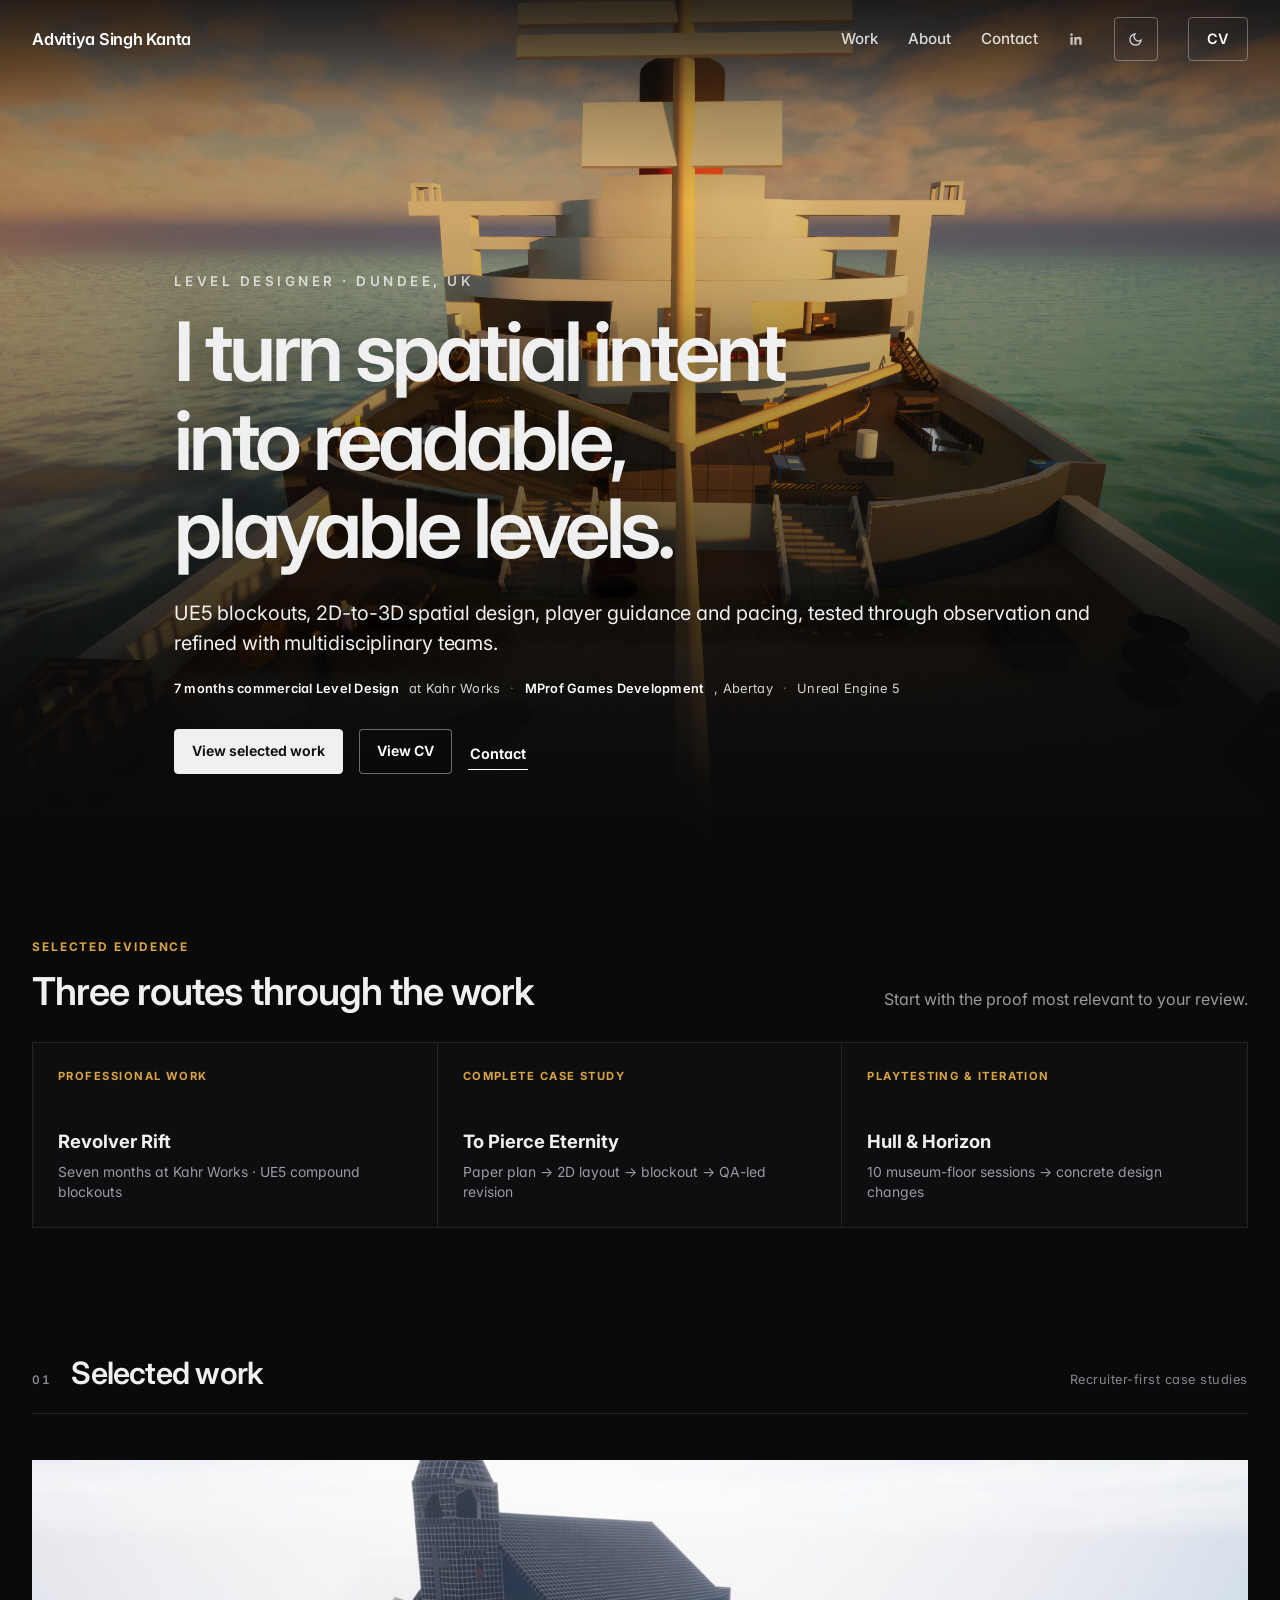
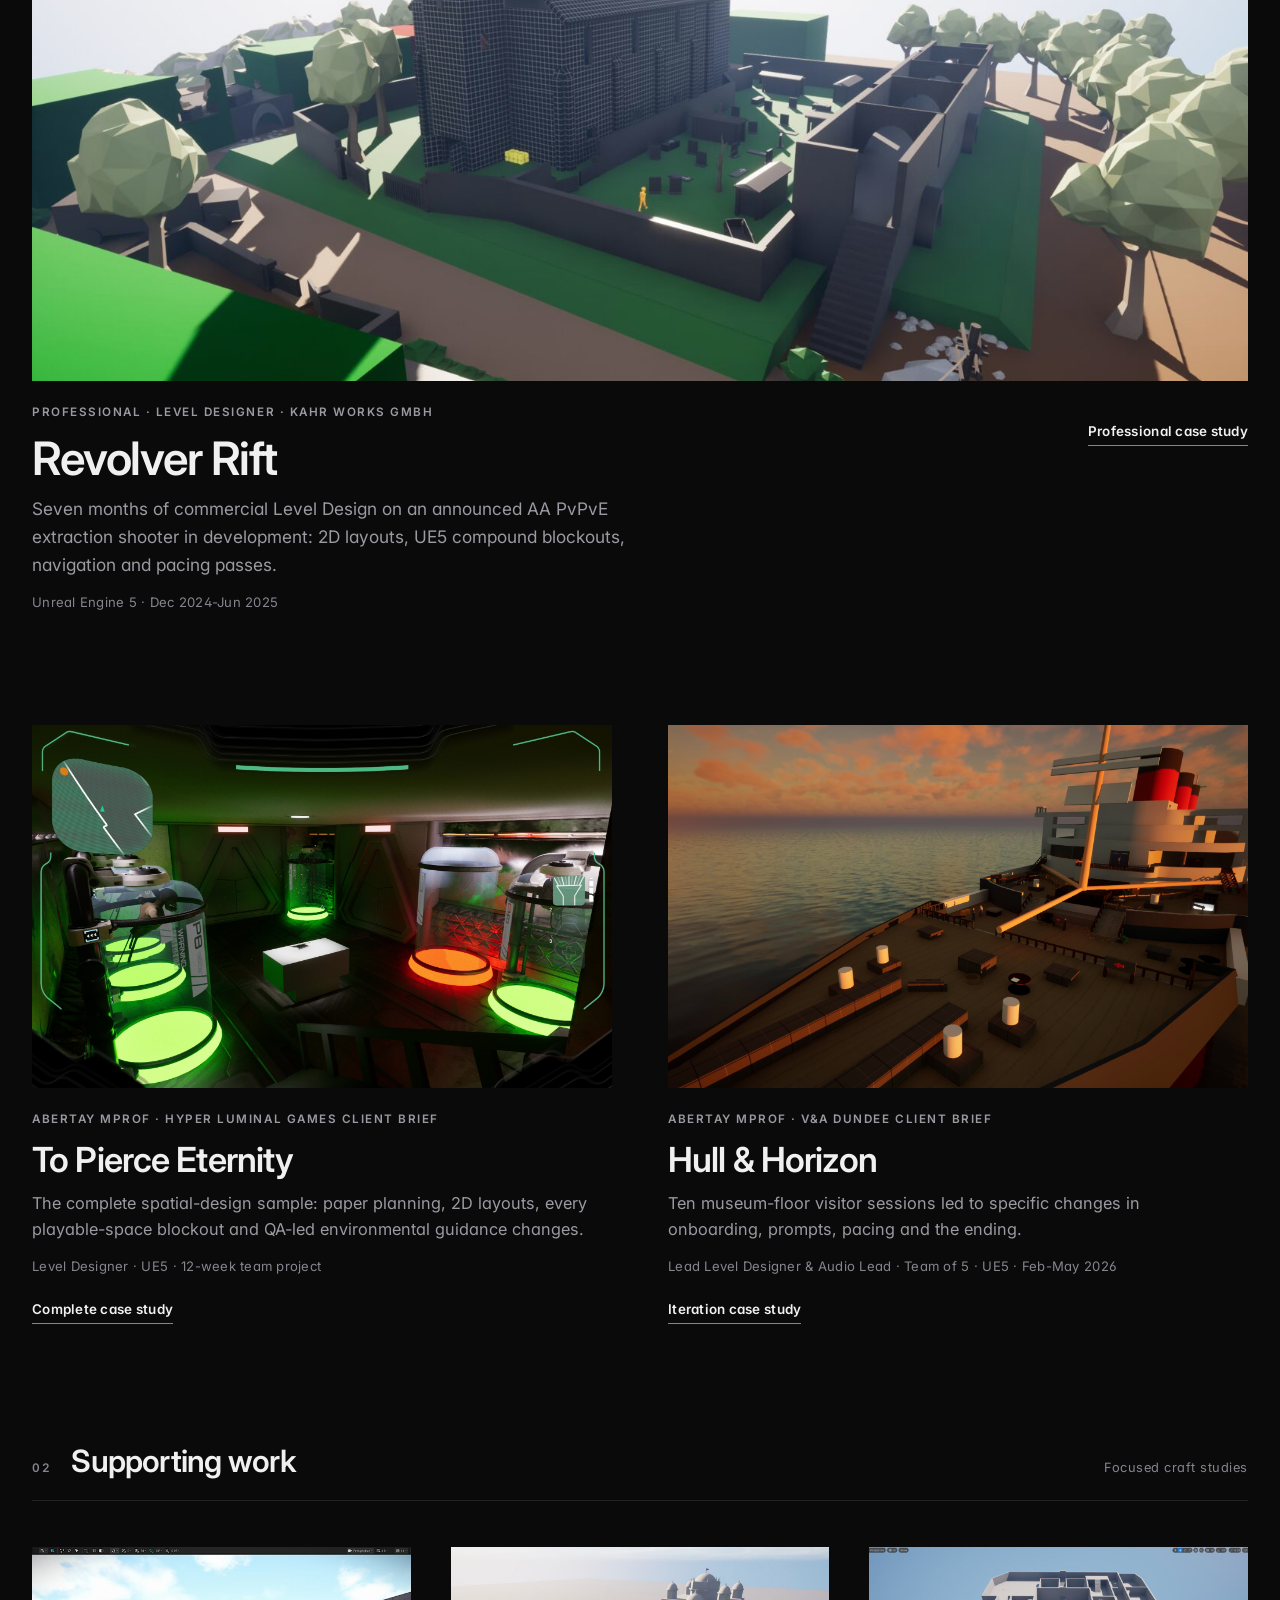
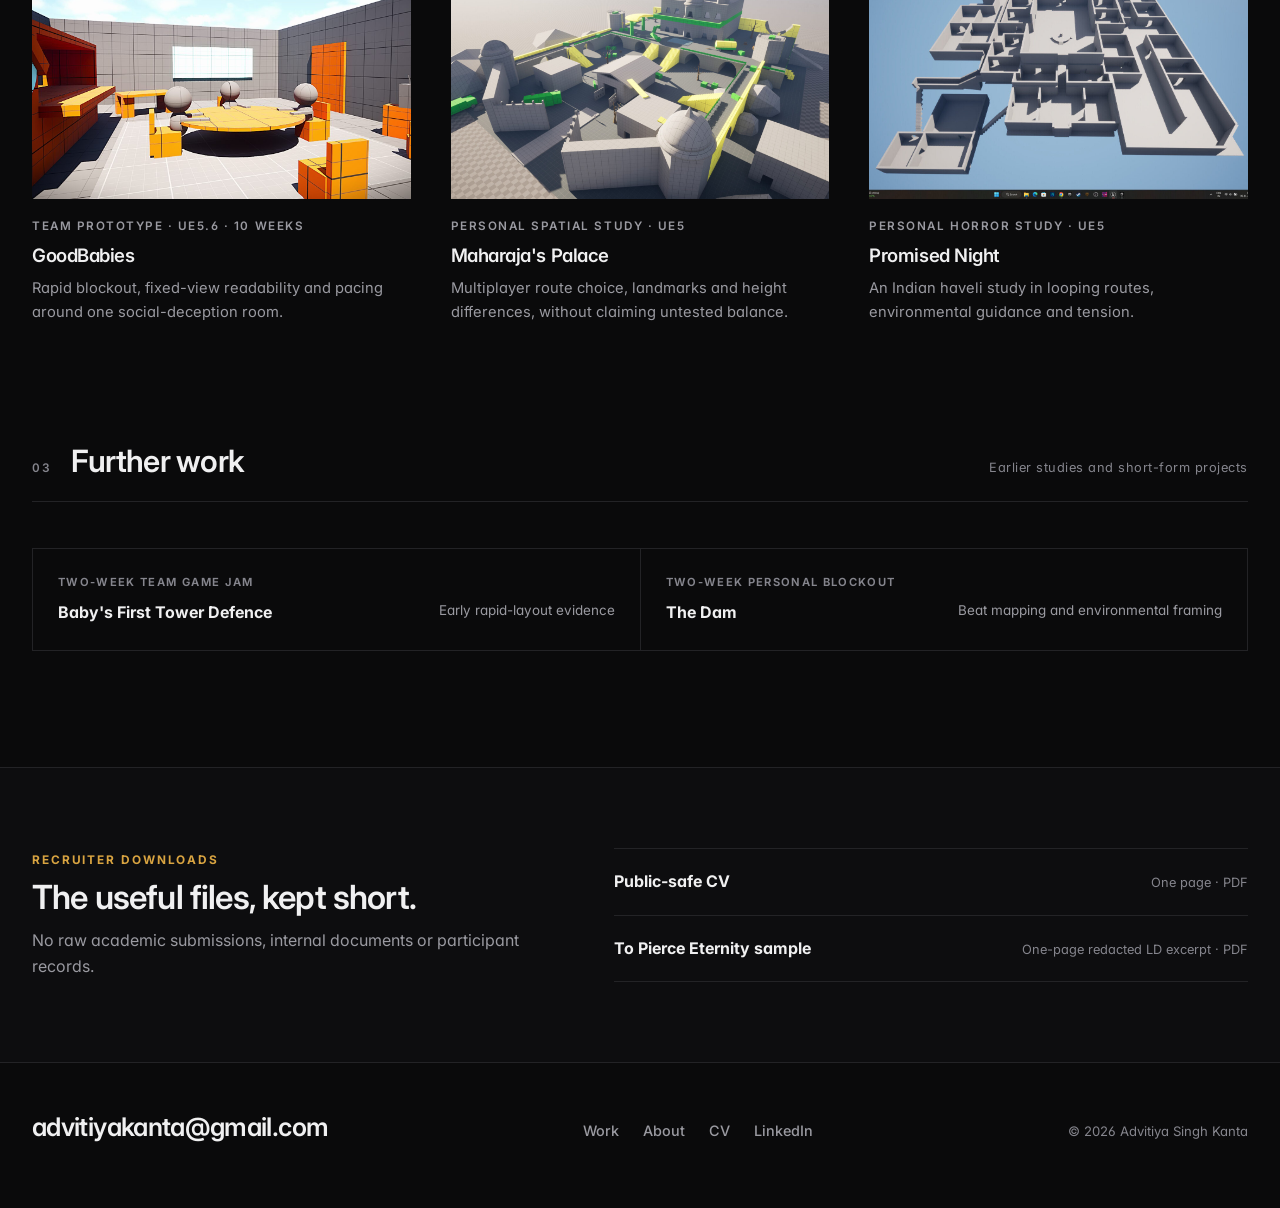
==== commit 77e14e8c: "Add files via upload Portfolio rebuild: evidence hierarchy, hero, H&H reads, CV" ====
--- a/index.html
+++ b/index.html
@@ -4,230 +4,188 @@
   <meta charset="UTF-8">
   <meta name="viewport" content="width=device-width, initial-scale=1.0">
   <title>Advitiya Singh Kanta · Level Designer</title>
-  <meta name="description" content="Level Designer working in Unreal Engine 5. Professional experience on Revolver Rift (Kahr Works GmbH), studio and client work for Hyperluminal and the V&A Dundee.">
+  <meta name="description" content="Level Designer in Dundee with seven months of commercial experience at Kahr Works and an Abertay MProf. UE5 blockouts, spatial design and playtest-led iteration.">
+  <meta name="robots" content="index,follow">
+  <link rel="canonical" href="https://advitiyakanta.github.io/">
+  <meta property="og:type" content="website">
+  <meta property="og:title" content="Advitiya Singh Kanta · Level Designer">
+  <meta property="og:description" content="UE5 Level Design: commercial work, complete spatial case studies and playtest-led iteration.">
+  <meta property="og:image" content="https://advitiyakanta.github.io/assets/projects/to-pierce-eternity/cover.jpg">
+  <meta property="og:url" content="https://advitiyakanta.github.io/">
+  <meta name="twitter:card" content="summary_large_image">
+  <meta name="twitter:title" content="Advitiya Singh Kanta · Level Designer">
+  <meta name="twitter:description" content="UE5 Level Design: commercial work, complete spatial case studies and playtest-led iteration.">
+  <meta name="twitter:image" content="https://advitiyakanta.github.io/assets/projects/to-pierce-eternity/cover.jpg">
   <link rel="preconnect" href="https://fonts.googleapis.com">
   <link rel="preconnect" href="https://fonts.gstatic.com" crossorigin>
-  <link href="https://fonts.googleapis.com/css2?family=Inter:wght@400;500;600;700&display=swap" rel="stylesheet">
+  <link href="https://fonts.googleapis.com/css2?family=Inter:wght@400;500;600;700&amp;display=swap" rel="stylesheet">
   <link rel="stylesheet" href="css/style.css">
 </head>
 <body class="home">
+  <a class="skip-link" href="#main-content">Skip to selected work</a>
+  <div class="fg" aria-hidden="true"></div>
 
-<div class="fg" aria-hidden="true"></div>
+  <header class="site">
+    <div class="wrap bar">
+      <a class="brand" href="index.html" aria-current="page">Advitiya Singh Kanta</a>
+      <nav aria-label="Primary navigation">
+        <a href="#selected-work">Work</a>
+        <a href="about.html">About</a>
+        <a href="mailto:advitiyakanta@gmail.com">Contact</a>
+        <a href="https://www.linkedin.com/in/advitiyasinghkanta/" target="_blank" rel="noopener noreferrer" aria-label="Advitiya Singh Kanta on LinkedIn">
+          <svg viewBox="0 0 24 24" width="16" height="16" fill="currentColor" aria-hidden="true"><path d="M20.45 20.45h-3.55v-5.57c0-1.33-.03-3.04-1.85-3.04-1.85 0-2.14 1.45-2.14 2.94v5.67H9.36V9h3.41v1.56h.05c.47-.9 1.63-1.85 3.36-1.85 3.6 0 4.27 2.37 4.27 5.45v6.29zM5.34 7.43a2.06 2.06 0 1 1 0-4.12 2.06 2.06 0 0 1 0 4.12zM7.12 20.45H3.56V9h3.56v11.45z"/></svg>
+        </a>
+        <button class="menu-btn" type="button" id="menuBtn" aria-label="Open menu" aria-expanded="false" aria-controls="menuPanel"><span></span><span></span></button>
+        <button class="theme-btn" type="button" id="themeBtn" aria-label="Switch to light colour theme" aria-pressed="false" title="Switch theme">
+          <svg class="moon" viewBox="0 0 24 24" width="15" height="15" fill="none" stroke="currentColor" stroke-width="2" aria-hidden="true"><path d="M21 12.79A9 9 0 1 1 11.21 3 7 7 0 0 0 21 12.79z"/></svg>
+          <svg class="sun" viewBox="0 0 24 24" width="15" height="15" fill="none" stroke="currentColor" stroke-width="2" aria-hidden="true"><circle cx="12" cy="12" r="4"/><path d="M12 2v2M12 20v2M4.9 4.9l1.4 1.4M17.7 17.7l1.4 1.4M2 12h2M20 12h2M4.9 19.1l1.4-1.4M17.7 6.3l1.4-1.4"/></svg>
+        </button>
+        <a class="cv" href="assets/downloads/Advitiya-Singh-Kanta-CV.pdf" target="_blank" rel="noopener">CV</a>
+      </nav>
+    </div>
+    <nav class="menu-panel" id="menuPanel" aria-label="Mobile navigation">
+      <a href="#selected-work">Work</a><a href="about.html">About</a>
+      <a href="mailto:advitiyakanta@gmail.com">Contact</a>
+      <a href="assets/downloads/Advitiya-Singh-Kanta-CV.pdf" target="_blank" rel="noopener">CV</a>
+    </nav>
+  </header>
 
-<header class="site">
-  <div class="wrap bar">
-    <a class="brand" href="index.html">Advitiya Singh Kanta</a>
-    <nav>
-      <a href="#work">Work</a>
-      <a href="about.html">About</a>
-      <a href="mailto:advitiyakanta@gmail.com">Contact</a>
-      <a href="https://www.linkedin.com/in/advitiyasinghkanta/" target="_blank" rel="noopener" aria-label="LinkedIn"><svg viewBox="0 0 24 24" width="16" height="16" fill="currentColor"><path d="M20.45 20.45h-3.55v-5.57c0-1.33-.03-3.04-1.85-3.04-1.85 0-2.14 1.45-2.14 2.94v5.67H9.36V9h3.41v1.56h.05c.47-.9 1.63-1.85 3.36-1.85 3.6 0 4.27 2.37 4.27 5.45v6.29zM5.34 7.43a2.06 2.06 0 1 1 0-4.12 2.06 2.06 0 0 1 0 4.12zM7.12 20.45H3.56V9h3.56v11.45z"/></svg></a>
-      <button class="theme-btn" type="button" id="themeBtn" aria-label="Switch colour theme" title="Switch theme">
-        <svg class="moon" viewBox="0 0 24 24" width="15" height="15" fill="none" stroke="currentColor" stroke-width="2" stroke-linecap="round" stroke-linejoin="round"><path d="M21 12.79A9 9 0 1 1 11.21 3 7 7 0 0 0 21 12.79z"/></svg>
-        <svg class="sun" viewBox="0 0 24 24" width="15" height="15" fill="none" stroke="currentColor" stroke-width="2" stroke-linecap="round" stroke-linejoin="round"><circle cx="12" cy="12" r="4"/><path d="M12 2v2M12 20v2M4.9 4.9l1.4 1.4M17.7 17.7l1.4 1.4M2 12h2M20 12h2M4.9 19.1l1.4-1.4M17.7 6.3l1.4-1.4"/></svg>
-      </button>
-      <a class="cv" href="assets/cv/Advitiya_Kanta_CV.pdf" target="_blank" rel="noopener">CV</a>
-    </nav>
-  </div>
-</header>
+  <section class="hero" aria-labelledby="hero-title">
+    <img class="hero-img" src="assets/hero-main.jpg" width="2546" height="1557" alt="Bow of the RMS Queen Mary at sunset in Hull and Horizon">
+    <div class="hero-veil"></div>
+    <div class="wrap hero-text">
+      <p class="hero-role">Level Designer · Dundee, UK</p>
+      <h1 id="hero-title">I turn spatial intent into readable, playable levels.</h1>
+      <p class="lede">UE5 blockouts, 2D-to-3D spatial design, player guidance and pacing, tested through observation and refined with multidisciplinary teams.</p>
+      <p class="credibility"><strong>7 months commercial Level Design</strong> at Kahr Works <span>·</span> <strong>MProf Games Development</strong>, Abertay <span>·</span> Unreal Engine 5</p>
+      <div class="hero-actions">
+        <a class="button primary" href="#selected-work">View selected work</a>
+        <a class="button" href="assets/downloads/Advitiya-Singh-Kanta-CV.pdf" target="_blank" rel="noopener">View CV</a>
+        <a class="text-action" href="mailto:advitiyakanta@gmail.com">Contact</a>
+      </div>
+    </div>
+  </section>
 
-<!-- ================= HERO ================= -->
-<section class="hero">
-  <img class="hero-img" src="assets/hero-main.jpg" alt="Hull &amp; Horizon, first-person deck of the RMS Queen Mary at sunset">
-  <div class="hero-veil"></div>
-  <span class="hero-cue">Scroll</span>
-  <div class="wrap hero-text">
-    <p class="hero-role">Level Designer</p>
-    <h1>Advitiya Singh&nbsp;Kanta</h1>
-    <p class="lede">I design levels that guide players without words, using readable layouts, deliberate pacing and decisions backed by playtesting.</p>
-    <p class="hero-meta">Unreal Engine 5 &nbsp;·&nbsp; Kahr Works GmbH &nbsp;·&nbsp; Hyperluminal &nbsp;·&nbsp; V&amp;A Dundee</p>
-  </div>
-</section>
-
-<main id="work">
-
-<!-- ================= 01 PROFESSIONAL ================= -->
-<section class="tier">
-  <div class="wrap">
-    <div class="tier-head reveal">
-      <span class="idx">01</span>
-      <h2>Professional Work</h2>
-    </div>
-
-    <a class="proj scale-1 reveal" href="project.html?p=revolver-rift">
-      <figure><img src="assets/projects/revolver-rift/compound-02.jpg" alt="Revolver Rift compound blockout" loading="lazy"></figure>
-      <div class="info">
-        <div class="info-main">
-          <p class="label">Level Designer &nbsp;·&nbsp; Kahr Works GmbH</p>
-          <h3>Revolver Rift</h3>
-          <p class="desc">More than fifteen compounds blocked out and iterated for an AA extraction shooter in development. Layout, navigation and pacing across a PvPvE map.</p>
+  <main id="main-content">
+    <section class="evidence-scan" aria-labelledby="evidence-title">
+      <div class="wrap">
+        <div class="section-intro">
+          <p class="eyebrow">Selected evidence</p>
+          <h2 id="evidence-title">Three routes through the work</h2>
+          <p>Start with the proof most relevant to your review.</p>
         </div>
-        <div class="info-side">
-          <dl>
-            <dt>Engine</dt><dd>Unreal Engine 5</dd>
-            <dt>Duration</dt><dd>7 months, 2024–25</dd>
-            <dt>Status</dt><dd>In development</dd>
-          </dl>
-          <span class="go">Case study</span>
+        <div class="evidence-grid">
+          <a href="work/revolver-rift/">
+            <span class="evidence-type">Professional work</span>
+            <strong>Revolver Rift</strong>
+            <span>Seven months at Kahr Works · UE5 compound blockouts</span>
+          </a>
+          <a href="work/to-pierce-eternity/">
+            <span class="evidence-type">Complete case study</span>
+            <strong>To Pierce Eternity</strong>
+            <span>Paper plan → 2D layout → blockout → QA-led revision</span>
+          </a>
+          <a href="work/hull-and-horizon/">
+            <span class="evidence-type">Playtesting &amp; iteration</span>
+            <strong>Hull &amp; Horizon</strong>
+            <span>10 museum-floor sessions → concrete design changes</span>
+          </a>
         </div>
       </div>
-    </a>
-  </div>
-</section>
+    </section>
 
-<!-- ================= 02 STUDIO & CLIENT ================= -->
-<section class="tier">
-  <div class="wrap">
-    <div class="tier-head reveal">
-      <span class="idx">02</span>
-      <h2>Studio &amp; Client Work</h2>
+    <section class="tier selected-tier" id="selected-work" aria-labelledby="selected-title">
+      <div class="wrap">
+        <div class="tier-head reveal"><span class="idx">01</span><h2 id="selected-title">Selected work</h2><span class="tier-note">Recruiter-first case studies</span></div>
+
+        <a class="proj scale-1 reveal" href="work/revolver-rift/">
+          <figure><img src="assets/projects/revolver-rift/compound-02.jpg" width="1600" height="944" alt="Greybox of a church compound for Revolver Rift" loading="lazy" decoding="async"></figure>
+          <div class="info">
+            <div class="info-main">
+              <p class="label">Professional · Level Designer · Kahr Works GmbH</p>
+              <h3>Revolver Rift</h3>
+              <p class="desc">Seven months of commercial Level Design on an announced AA PvPvE extraction shooter in development: 2D layouts, UE5 compound blockouts, navigation and pacing passes.</p>
+              <p class="facts">Unreal Engine 5 · Dec 2024-Jun 2025</p>
+            </div>
+            <span class="go">Professional case study</span>
+          </div>
+        </a>
+
+        <div class="lead-pair">
+          <a class="proj scale-2 reveal" href="work/to-pierce-eternity/">
+            <figure><img src="assets/projects/to-pierce-eternity/cover.jpg" width="2000" height="1249" alt="Entity Experimentation Room in the To Pierce Eternity team build" loading="lazy" decoding="async"></figure>
+            <div class="info"><div class="info-main">
+              <p class="label">Abertay MProf · Hyper Luminal Games client brief</p>
+              <h3>To Pierce Eternity</h3>
+              <p class="desc">The complete spatial-design sample: paper planning, 2D layouts, every playable-space blockout and QA-led environmental guidance changes.</p>
+              <p class="facts">Level Designer · UE5 · 12-week team project</p>
+            </div><span class="go">Complete case study</span></div>
+          </a>
+          <a class="proj scale-2 reveal" href="work/hull-and-horizon/">
+            <figure><img src="assets/projects/hull-and-horizon/bow-sunset.jpg" width="1920" height="1165" alt="Bow of the RMS Queen Mary at sunset in the Hull and Horizon team build" loading="lazy" decoding="async"></figure>
+            <div class="info"><div class="info-main">
+              <p class="label">Abertay MProf · V&amp;A Dundee client brief</p>
+              <h3>Hull &amp; Horizon</h3>
+              <p class="desc">Ten museum-floor visitor sessions led to specific changes in onboarding, prompts, pacing and the ending.</p>
+              <p class="facts">Lead Level Designer &amp; Audio Lead · Team of 5 · UE5 · Feb-May 2026</p>
+            </div><span class="go">Iteration case study</span></div>
+          </a>
+        </div>
+      </div>
+    </section>
+
+    <section class="tier" aria-labelledby="supporting-title">
+      <div class="wrap">
+        <div class="tier-head reveal"><span class="idx">02</span><h2 id="supporting-title">Supporting work</h2><span class="tier-note">Focused craft studies</span></div>
+        <div class="triple">
+          <a class="proj scale-4 reveal" href="work/goodbabies/">
+            <figure><img src="assets/projects/goodbabies/blockout-day2.jpg" width="1600" height="859" alt="Early GoodBabies room blockout around the card table" loading="lazy" decoding="async"></figure>
+            <div class="info"><div class="info-main"><p class="label">Team prototype · UE5.6 · 10 weeks</p><h3>GoodBabies</h3><p class="desc">Rapid blockout, fixed-view readability and pacing around one social-deception room.</p></div></div>
+          </a>
+          <a class="proj scale-4 reveal" href="work/maharajas-palace/">
+            <figure><img src="assets/projects/maharajas-palace/aerial-full.jpg" width="1600" height="932" alt="Aerial view of the Maharaja's Palace UE5 blockout" loading="lazy" decoding="async"></figure>
+            <div class="info"><div class="info-main"><p class="label">Personal spatial study · UE5</p><h3>Maharaja's Palace</h3><p class="desc">Multiplayer route choice, landmarks and height differences, without claiming untested balance.</p></div></div>
+          </a>
+          <a class="proj scale-4 reveal" href="work/promised-night/">
+            <figure><img src="assets/projects/promised-night/blockout-floorplan.jpg" width="1280" height="800" alt="Top-down UE5 blockout of the Promised Night haveli" loading="lazy" decoding="async"></figure>
+            <div class="info"><div class="info-main"><p class="label">Personal horror study · UE5</p><h3>Promised Night</h3><p class="desc">An Indian haveli study in looping routes, environmental guidance and tension.</p></div></div>
+          </a>
+        </div>
+      </div>
+    </section>
+
+    <section class="tier compact-tier" aria-labelledby="further-work-title">
+      <div class="wrap">
+        <div class="tier-head reveal"><span class="idx">03</span><h2 id="further-work-title">Further work</h2><span class="tier-note">Earlier studies and short-form projects</span></div>
+        <div class="archive-grid reveal">
+          <a href="work/babys-first-tower-defence/"><span>Two-week team game jam</span><strong>Baby's First Tower Defence</strong><em>Early rapid-layout evidence</em></a>
+          <a href="work/tlou-dam-level/"><span>Two-week personal blockout</span><strong>The Dam</strong><em>Beat mapping and environmental framing</em></a>
+        </div>
+      </div>
+    </section>
+
+    <section class="downloads" aria-labelledby="downloads-title">
+      <div class="wrap downloads-grid">
+        <div><p class="eyebrow">Recruiter downloads</p><h2 id="downloads-title">The useful files, kept short.</h2><p>No raw academic submissions, internal documents or participant records.</p></div>
+        <div class="download-links">
+          <a href="assets/downloads/Advitiya-Singh-Kanta-CV.pdf" target="_blank" rel="noopener"><strong>Public-safe CV</strong><span>One page · PDF</span></a>
+          <a href="assets/downloads/To-Pierce-Eternity-Level-Design-Sample.pdf" target="_blank" rel="noopener"><strong>To Pierce Eternity sample</strong><span>One-page redacted LD excerpt · PDF</span></a>
+        </div>
+      </div>
+    </section>
+  </main>
+
+  <footer class="site">
+    <div class="wrap foot">
+      <a class="mail" href="mailto:advitiyakanta@gmail.com">advitiyakanta@gmail.com</a>
+      <nav class="foot-nav" aria-label="Footer navigation">
+        <a href="#selected-work">Work</a><a href="about.html">About</a>
+        <a href="assets/downloads/Advitiya-Singh-Kanta-CV.pdf" target="_blank" rel="noopener">CV</a>
+        <a href="https://www.linkedin.com/in/advitiyasinghkanta/" target="_blank" rel="noopener noreferrer">LinkedIn</a>
+      </nav>
+      <span class="foot-copy">© 2026 Advitiya Singh Kanta</span>
     </div>
-
-    <div class="pair">
-      <a class="proj scale-2 reveal" href="project.html?p=to-pierce-eternity">
-        <figure><img src="assets/projects/to-pierce-eternity/cover.jpg" alt="To Pierce Eternity, Entity Experimentation Room" loading="lazy"></figure>
-        <div class="info">
-          <div class="info-main">
-            <p class="label">Level Designer &nbsp;·&nbsp; Hyperluminal</p>
-            <h3>To Pierce Eternity</h3>
-            <p class="desc">A derelict space station where the HUD lies and the level is the only thing telling the truth. I owned the player space.</p>
-            <p class="facts">Team of 12 &nbsp;·&nbsp; 12 weeks &nbsp;·&nbsp; Released, rated 5.0</p>
-          </div>
-          <span class="go">Case study</span>
-        </div>
-      </a>
-
-      <a class="proj scale-3 reveal" href="project.html?p=hull-and-horizon">
-        <figure><img src="assets/projects/hull-and-horizon/shot-01.jpg" alt="Hull &amp; Horizon deck at sunset" loading="lazy"></figure>
-        <div class="info">
-          <div class="info-main">
-            <p class="label">Lead Level Design &nbsp;·&nbsp; V&amp;A Dundee</p>
-            <h3>Hull &amp; Horizon</h3>
-            <p class="desc">A first-person Queen Mary deck built for the museum floor and playtested with ten real visitors.</p>
-            <p class="facts">Team of 5 &nbsp;·&nbsp; Released</p>
-          </div>
-          <span class="go">Case study</span>
-        </div>
-      </a>
-    </div>
-  </div>
-</section>
-
-<!-- ================= 03 TEAM PROJECTS ================= -->
-<section class="tier">
-  <div class="wrap">
-    <div class="tier-head reveal">
-      <span class="idx">03</span>
-      <h2>Team Projects</h2>
-      <span class="tier-note">Abertay MProf</span>
-    </div>
-
-    <div class="pair even">
-      <a class="proj scale-3 reveal" href="project.html?p=goodbabies">
-        <figure><img src="assets/projects/goodbabies/cover.jpg" alt="GoodBabies card table" loading="lazy"></figure>
-        <div class="info">
-          <div class="info-main">
-            <p class="label">Level Designer</p>
-            <h3>GoodBabies</h3>
-            <p class="desc">One room, one bouncer, constant pressure. Social deception at the Baby Mafia's card table.</p>
-            <p class="facts">Team of 6 &nbsp;·&nbsp; 10 weeks &nbsp;·&nbsp; Rated 5.0</p>
-          </div>
-          <span class="go">Case study</span>
-        </div>
-      </a>
-      <a class="proj scale-3 reveal" href="project.html?p=babys-first-tower-defence">
-        <figure><img src="assets/projects/babys-first-tower-defence/cover.jpg" alt="Baby's First Tower Defence arena" loading="lazy"></figure>
-        <div class="info">
-          <div class="info-main">
-            <p class="label">Level Designer</p>
-            <h3>Baby's First Tower Defence</h3>
-            <p class="desc">An open snow arena where terrain elevation and a central landmark keep the space readable.</p>
-            <p class="facts">Team of 6 &nbsp;·&nbsp; 2 weeks &nbsp;·&nbsp; Released</p>
-          </div>
-          <span class="go">Case study</span>
-        </div>
-      </a>
-    </div>
-  </div>
-</section>
-
-<!-- ================= 04 PERSONAL ================= -->
-<section class="tier">
-  <div class="wrap">
-    <div class="tier-head reveal">
-      <span class="idx">04</span>
-      <h2>Personal Projects</h2>
-    </div>
-
-    <div class="triple">
-      <a class="proj scale-4 reveal" href="project.html?p=maharajas-palace">
-        <figure><img src="assets/projects/maharajas-palace/aerial-full.jpg" alt="Maharaja's Palace blockout" loading="lazy"></figure>
-        <div class="info"><div class="info-main">
-          <p class="label">Multiplayer</p>
-          <h3>Maharaja's Palace</h3>
-          <p class="desc">A competitive compound where real palace architecture produces the chokepoints.</p>
-        </div></div>
-      </a>
-      <a class="proj scale-4 reveal" href="project.html?p=tlou-dam-level">
-        <figure><img src="assets/projects/tlou-dam-level/dam-overview.jpg" alt="The Dam blockout" loading="lazy"></figure>
-        <div class="info"><div class="info-main">
-          <p class="label">Singleplayer</p>
-          <h3>The Dam</h3>
-          <p class="desc">Stealth, combat and traversal across a militia-held dam. Blocked out in seven days.</p>
-        </div></div>
-      </a>
-      <a class="proj scale-4 reveal" href="project.html?p=promised-night">
-        <figure><img src="assets/projects/promised-night/shrine-reveal.jpg" alt="Promised Night shrine" loading="lazy"></figure>
-        <div class="info"><div class="info-main">
-          <p class="label">Horror</p>
-          <h3>Promised Night</h3>
-          <p class="desc">Horror in an Indian haveli where moonlight does the wayfinding.</p>
-        </div></div>
-      </a>
-    </div>
-  </div>
-</section>
-
-</main>
-
-<footer class="site">
-  <div class="wrap foot">
-    <a class="mail" href="mailto:advitiyakanta@gmail.com">advitiyakanta@gmail.com</a>
-    <nav class="foot-nav">
-      <a href="#work">Work</a>
-      <a href="about.html">About</a>
-      <a href="assets/cv/Advitiya_Kanta_CV.pdf" target="_blank" rel="noopener">CV</a>
-      <a href="https://www.linkedin.com/in/advitiyasinghkanta/" target="_blank" rel="noopener">LinkedIn</a>
-    </nav>
-    <span class="foot-copy">© 2026 Advitiya Singh Kanta</span>
-  </div>
-</footer>
-
-<script>
-document.documentElement.classList.add("js");
-const io = new IntersectionObserver(es => es.forEach(e => {
-  if (e.isIntersecting) { e.target.classList.add("in"); io.unobserve(e.target); }
-}), { threshold: 0.1, rootMargin: "0px 0px -40px 0px" });
-document.querySelectorAll(".reveal").forEach(el => io.observe(el));
-
-/* Header docks to the top once the hero has passed. */
-const hero = document.querySelector(".hero");
-new IntersectionObserver(([e]) => {
-  document.body.classList.toggle("scrolled", !e.isIntersecting);
-}, { threshold: 0, rootMargin: "-72px 0px 0px 0px" }).observe(hero);
-
-</script>
-<script>
-(function(){
-  var k="theme", saved=null;
-  try { saved = localStorage.getItem(k); } catch(e){}
-  if (saved === "light") document.body.classList.add("light");
-  var b = document.getElementById("themeBtn");
-  if (b) b.addEventListener("click", function(){
-    var on = document.body.classList.toggle("light");
-    try { localStorage.setItem(k, on ? "light" : "dark"); } catch(e){}
-  });
-})();
-</script>
+  </footer>
+  <script src="js/site.js"></script>
 </body>
 </html>
--- a/css/style.css
+++ b/css/style.css
@@ -9,7 +9,7 @@
   --line: #232326;
   --text: #f0f0f1;
   --dim: #9a9aa1;
-  --faint: #6d6d74;
+  --faint: #85858d;
   --accent: #d9a441;
   --maxw: 1280px;
   --gut: 32px;
@@ -22,8 +22,8 @@
   --line: #dcdcd8;
   --text: #16161a;
   --dim: #55555d;
-  --faint: #86868e;
-  --accent: #9a6a1f;
+  --faint: #66666e;
+  --accent: #805418;
 }
 body.light .backdrop { opacity: 0.16; }
 body.light .backdrop::after {
@@ -56,6 +56,7 @@
 }
 
 * { margin: 0; padding: 0; box-sizing: border-box; }
+[hidden] { display: none !important; }
 html { scroll-behavior: smooth; -webkit-text-size-adjust: 100%; }
 
 body {
@@ -71,7 +72,20 @@
 
 h1, h2, h3 { font-weight: 600; letter-spacing: -0.025em; line-height: 1.08; }
 a { color: inherit; text-decoration: none; }
-img { display: block; max-width: 100%; }
+img { display: block; max-width: 100%; height: auto; }
+button { font: inherit; }
+
+:focus-visible {
+  outline: 3px solid #f2b84b;
+  outline-offset: 4px;
+}
+.skip-link {
+  position: fixed; top: 10px; left: 10px; z-index: 200;
+  transform: translateY(-150%); padding: 10px 14px;
+  background: var(--text); color: var(--bg); border-radius: 4px;
+  font-weight: 700;
+}
+.skip-link:focus { transform: translateY(0); }
 
 .wrap { max-width: var(--maxw); margin: 0 auto; padding: 0 var(--gut); }
 @media (max-width: 700px) { :root { --gut: 20px; } }
@@ -123,7 +137,7 @@
 .theme-btn {
   appearance: none; background: transparent; cursor: pointer;
   border: 1px solid var(--nav-line); border-radius: 4px;
-  width: 34px; height: 34px; display: inline-flex;
+  width: 44px; height: 44px; display: inline-flex;
   align-items: center; justify-content: center;
   color: var(--nav); padding: 0;
   transition: color 0.35s ease, border-color 0.25s ease;
@@ -133,11 +147,59 @@
 body.light .theme-btn .sun { display: block; }
 body.light .theme-btn .moon { display: none; }
 
+/* ---------- Mobile menu ----------
+   Below 700px the header cannot hold the text links next to the name,
+   theme switch and CV button, so they move into a panel behind this
+   button. Desktop is untouched: .menu-btn and .menu-panel never show. */
+.menu-btn {
+  display: none; appearance: none; background: transparent; cursor: pointer;
+  border: 1px solid var(--nav-line); border-radius: 4px;
+  width: 44px; height: 44px; padding: 0;
+  flex-direction: column; align-items: center; justify-content: center; gap: 5px;
+  transition: border-color 0.25s ease;
+}
+.menu-btn span {
+  display: block; width: 15px; height: 1.5px; background: var(--nav);
+  transition: transform 0.3s cubic-bezier(0.16,0.84,0.24,1), opacity 0.2s, background-color 0.35s;
+}
+body.menu-open .menu-btn span:first-child { transform: translateY(3.25px) rotate(45deg); }
+body.menu-open .menu-btn span:last-child  { transform: translateY(-3.25px) rotate(-45deg); }
+body.menu-open .menu-btn { border-color: var(--nav-on); }
+
+.menu-panel {
+  display: none; flex-direction: column;
+  border-top: 1px solid var(--line);
+  background: color-mix(in srgb, var(--bg) 96%, transparent);
+  backdrop-filter: blur(18px); -webkit-backdrop-filter: blur(18px);
+  padding: 6px var(--gut) 14px;
+}
+.menu-panel a {
+  color: var(--text); font-size: 1.06rem; font-weight: 500;
+  padding: 15px 0; border-bottom: 1px solid var(--line);
+}
+.menu-panel a:last-child { border-bottom: 0; }
+
 @media (max-width: 700px) {
-  header nav { gap: 18px; }
+  header nav { gap: 14px; }
   header nav a:not(.cv):not([aria-label]) { display: none; }
   .brand { font-size: 0.95rem; }
-}
+  .menu-btn { display: flex; }
+  body.menu-open .menu-panel { display: flex; animation: menuIn 0.24s ease both; }
+  /* Header must be opaque while the panel is open, including over the hero. */
+  body.menu-open header.site {
+    position: fixed; background: color-mix(in srgb, var(--bg) 96%, transparent);
+    backdrop-filter: blur(18px);
+    --nav: var(--dim); --nav-on: var(--text); --nav-line: var(--line);
+  }
+}
+
+@media (max-width: 560px) {
+  header nav a[aria-label], header nav .cv { display: none; }
+  header nav { gap: 10px; }
+  header.site .bar { height: 70px; }
+  .brand { max-width: 180px; white-space: nowrap; overflow: hidden; text-overflow: ellipsis; }
+}
+@keyframes menuIn { from { opacity: 0; transform: translateY(-6px); } to { opacity: 1; transform: none; } }
 
 /* body scroll state: solid header */
 body.scrolled header.site {
@@ -387,6 +449,18 @@
   margin: 44px 0 0; background: #000;
 }
 .video-frame iframe { position: absolute; inset: 0; width: 100%; height: 100%; border: 0; }
+.video-poster {
+  position: relative; width: 100%; aspect-ratio: 16 / 9; margin: 44px 0 0;
+  padding: 0; border: 1px solid var(--line); overflow: hidden;
+  background: #000; color: #fff; cursor: pointer;
+}
+.video-poster img { width: 100%; height: 100%; object-fit: cover; opacity: 0.78; transition: opacity 0.2s, transform 0.35s; }
+.video-poster:hover img { opacity: 0.62; transform: scale(1.015); }
+.video-play {
+  position: absolute; left: 50%; top: 50%; transform: translate(-50%, -50%);
+  padding: 13px 18px; border-radius: 4px; background: rgba(10,10,11,0.84);
+  border: 1px solid rgba(255,255,255,0.7); font-weight: 700; white-space: nowrap;
+}
 
 /* Text sits in a 780px column; media blocks span the full width.
    Grid columns, not negative margins, so nothing can drift off-centre. */
@@ -490,3 +564,196 @@
 .skills span:last-child::after { content: ""; }
 figure.wide { margin: 34px 0; }
 figure.wide img { width: 100%; }
+
+/* ============================================================
+   RECRUITER-FIRST UPGRADE
+   Evidence hierarchy, project summaries, downloads and a11y.
+   ============================================================ */
+
+.eyebrow {
+  color: var(--accent); font-size: 0.74rem; font-weight: 700;
+  letter-spacing: 0.16em; text-transform: uppercase;
+}
+
+.hero { min-height: 680px; }
+.hero-text { padding-bottom: clamp(54px, 8vh, 92px); }
+.hero-text h1 { max-width: 12.5ch; font-size: clamp(2.75rem, 6.4vw, 5.7rem); }
+.hero-text .lede { max-width: 47em; margin-bottom: 20px; }
+.credibility {
+  display: flex; flex-wrap: wrap; gap: 6px 10px; align-items: baseline;
+  max-width: 70em; color: rgba(255,255,255,0.82);
+  font-size: clamp(0.8rem, 1vw, 0.91rem); letter-spacing: 0.02em;
+}
+.credibility strong { color: #fff; font-weight: 600; }
+.credibility span { color: rgba(255,255,255,0.42); }
+.hero-actions, .about-actions {
+  display: flex; align-items: center; flex-wrap: wrap; gap: 12px 16px;
+  margin-top: 30px;
+}
+.button {
+  display: inline-flex; min-height: 44px; align-items: center; justify-content: center;
+  padding: 10px 17px; border: 1px solid var(--line); border-radius: 4px;
+  color: var(--text); background: color-mix(in srgb, var(--bg) 72%, transparent);
+  font-size: 0.88rem; font-weight: 650; transition: border-color 0.2s, background-color 0.2s;
+}
+.hero .button { border-color: rgba(255,255,255,0.4); color: #fff; background: rgba(10,10,11,0.38); }
+.button.primary, .hero .button.primary { background: #f0f0f1; color: #111114; border-color: #f0f0f1; }
+.button:hover { border-color: var(--text); }
+.button.primary:hover, .hero .button.primary:hover { background: var(--accent); border-color: var(--accent); color: #111114; }
+.text-action { font-size: 0.9rem; font-weight: 650; border-bottom: 1px solid currentColor; padding: 9px 2px 4px; }
+.hero .text-action { color: #fff; }
+.text-action:hover { color: var(--accent); }
+
+.evidence-scan { padding: 92px 0 18px; }
+.section-intro { display: grid; grid-template-columns: minmax(0, 1fr) minmax(260px, 0.75fr); gap: 14px 50px; align-items: end; margin-bottom: 30px; }
+.section-intro .eyebrow { grid-column: 1 / -1; }
+.section-intro h2 { font-size: clamp(1.75rem, 3vw, 2.5rem); }
+.section-intro > p:last-child { color: var(--dim); justify-self: end; }
+.evidence-grid { display: grid; grid-template-columns: repeat(3, 1fr); border: 1px solid var(--line); }
+.evidence-grid a { min-height: 184px; padding: 25px; display: flex; flex-direction: column; border-right: 1px solid var(--line); background: color-mix(in srgb, var(--bg-2) 76%, transparent); transition: background-color 0.2s; }
+.evidence-grid a:last-child { border-right: 0; }
+.evidence-grid a:hover { background: var(--bg-2); }
+.evidence-type { color: var(--accent); font-size: 0.7rem; font-weight: 700; letter-spacing: 0.13em; text-transform: uppercase; margin-bottom: auto; }
+.evidence-grid strong { display: block; font-size: 1.15rem; margin: 22px 0 6px; }
+.evidence-grid a > span:last-child { color: var(--dim); font-size: 0.87rem; line-height: 1.45; }
+
+.selected-tier { padding-top: 110px; }
+.lead-pair { display: grid; grid-template-columns: 1fr 1fr; gap: 56px; margin-top: 112px; }
+.lead-pair .info { display: block; }
+.lead-pair .go { margin-top: 22px; }
+.compact-tier { padding-bottom: 116px; }
+.archive-grid { display: grid; grid-template-columns: 1fr 1fr; gap: 1px; background: var(--line); border: 1px solid var(--line); }
+.archive-grid a { display: grid; grid-template-columns: 1fr auto; gap: 8px 20px; padding: 25px; background: var(--bg); transition: background-color 0.2s; }
+.archive-grid a:hover { background: var(--bg-2); }
+.archive-grid span { grid-column: 1 / -1; color: var(--faint); font-size: 0.7rem; letter-spacing: 0.12em; text-transform: uppercase; font-weight: 650; }
+.archive-grid strong { font-size: 1rem; }
+.archive-grid em { color: var(--dim); font-size: 0.84rem; font-style: normal; text-align: right; }
+
+.downloads { padding: 80px 0; border-top: 1px solid var(--line); background: color-mix(in srgb, var(--bg-2) 65%, transparent); }
+.downloads-grid { display: grid; grid-template-columns: 0.9fr 1.1fr; gap: 64px; align-items: center; }
+.downloads h2 { font-size: clamp(1.6rem, 2.6vw, 2.2rem); margin: 10px 0 12px; }
+.downloads p:last-child { color: var(--dim); }
+.download-links { border-top: 1px solid var(--line); }
+.download-links a { display: flex; justify-content: space-between; align-items: baseline; gap: 20px; padding: 20px 0; border-bottom: 1px solid var(--line); }
+.download-links a:hover strong { color: var(--accent); }
+.download-links span { color: var(--faint); font-size: 0.8rem; text-align: right; }
+
+/* Project summary appears before long-form evidence. */
+.project-summary { margin-top: 34px; border-top: 1px solid var(--line); border-bottom: 1px solid var(--line); }
+.summary-grid { display: grid; grid-template-columns: repeat(4, minmax(0, 1fr)); }
+.summary-item { padding: 23px 22px 25px 0; border-bottom: 1px solid var(--line); }
+.summary-item:nth-child(-n+4) { border-top: 0; }
+.summary-item strong, .demonstrates > strong, .credit-item > strong {
+  display: block; color: var(--faint); font-size: 0.68rem; font-weight: 700;
+  letter-spacing: 0.12em; text-transform: uppercase; margin-bottom: 7px;
+}
+.summary-item span { display: block; color: color-mix(in srgb, var(--text) 88%, transparent); font-size: 0.9rem; line-height: 1.5; }
+.demonstrates { display: grid; grid-template-columns: 150px 1fr; align-items: baseline; gap: 16px; padding: 22px 0; }
+.demonstrates ul { display: flex; flex-wrap: wrap; gap: 8px; list-style: none; }
+.demonstrates li { padding: 5px 9px; border: 1px solid var(--line); border-radius: 3px; color: var(--dim); font-size: 0.78rem; }
+.project-links { margin-top: 26px; }
+.hero-shot { margin-top: 40px; }
+
+article.case { display: block; max-width: 1180px; padding-top: 6px; }
+.case-section { padding-top: 78px; }
+.case-section h2, .case-section > p, .case-section > .case-list { max-width: 780px; margin-left: auto; margin-right: auto; }
+.case-section h2 { font-size: clamp(1.35rem, 2.1vw, 1.75rem); margin-bottom: 24px; padding-top: 30px; border-top: 1px solid var(--line); }
+.case-section > p { margin-bottom: 18px; color: color-mix(in srgb, var(--text) 82%, transparent); }
+.case-section > p strong { color: var(--text); }
+.case-list { padding-left: 20px; color: var(--dim); }
+.case-list li { margin-bottom: 9px; }
+.case-section > figure.shot { max-width: 980px; margin: 34px auto; }
+
+.zoom-button { width: 100%; appearance: none; border: 0; background: transparent; color: inherit; padding: 0; text-align: left; cursor: zoom-in; }
+.zoom-button img { width: 100%; height: auto; }
+.zoom-button:hover img { filter: brightness(1.05); }
+.gallery { margin-left: auto; margin-right: auto; }
+.gallery-item { overflow: hidden; }
+.gallery-item img { aspect-ratio: 16 / 9; object-fit: cover; transition: opacity 0.2s, transform 0.4s; }
+.gallery-item:hover img { opacity: 0.9; transform: scale(1.012); }
+
+.tg { max-width: 1100px; margin: 34px auto 40px; }
+.tg-pane.on { animation: none; }
+.tg-btn[aria-selected="true"] { background: var(--text); color: var(--bg); }
+
+.table-wrap { max-width: 1100px; margin: 34px auto; overflow-x: auto; border: 1px solid var(--line); }
+table { width: 100%; min-width: 760px; border-collapse: collapse; font-size: 0.86rem; line-height: 1.5; }
+th, td { padding: 14px 16px; text-align: left; vertical-align: top; border-bottom: 1px solid var(--line); border-right: 1px solid var(--line); }
+th:last-child, td:last-child { border-right: 0; }
+tbody tr:last-child td { border-bottom: 0; }
+th { color: var(--text); background: var(--bg-2); font-size: 0.7rem; letter-spacing: 0.09em; text-transform: uppercase; }
+td { color: var(--dim); }
+
+.credits { margin: 40px auto 90px; max-width: 1180px; border-top: 1px solid var(--line); padding-top: 34px; }
+.credits h2 { font-size: 1.25rem; margin-bottom: 24px; }
+.credits-grid { display: grid; grid-template-columns: 1fr 1fr; border: 1px solid var(--line); }
+.credit-item { padding: 22px; border-bottom: 1px solid var(--line); }
+.credit-item:nth-child(odd) { border-right: 1px solid var(--line); }
+.credit-item:nth-last-child(-n+2) { border-bottom: 0; }
+.credit-item p { color: var(--dim); font-size: 0.88rem; line-height: 1.55; }
+
+.lightbox:not([hidden]) { display: flex; cursor: default; }
+body.lightbox-open { overflow: hidden; }
+.lightbox-close { position: absolute; top: 20px; right: 22px; z-index: 2; min-height: 44px; padding: 8px 12px; border: 1px solid rgba(255,255,255,0.5); border-radius: 4px; background: rgba(10,10,11,0.78); color: #fff; cursor: pointer; }
+.lightbox-close span { font-size: 1.35rem; line-height: 0; margin-left: 5px; }
+.lightbox > p { position: absolute; bottom: 18px; left: 0; right: 0; text-align: center; color: rgba(255,255,255,0.72); font-size: 0.75rem; }
+.lightbox::after { display: none; }
+
+.about-page { max-width: 820px; }
+.about-page > .eyebrow { margin-bottom: 12px; }
+.about-page h1 { max-width: 15ch; }
+.about-page a:not(.button):not(.text-action) { border-bottom: 1px solid var(--faint); }
+.skill-list { display: grid; grid-template-columns: 1fr 1fr; gap: 10px 32px; list-style: none; }
+.skill-list li { color: var(--dim); padding-left: 16px; position: relative; }
+.skill-list li::before { content: ""; width: 5px; height: 5px; border-radius: 50%; background: var(--accent); position: absolute; left: 0; top: 0.65em; }
+
+@media (max-width: 900px) {
+  .evidence-grid { grid-template-columns: 1fr; }
+  .evidence-grid a { min-height: 144px; border-right: 0; border-bottom: 1px solid var(--line); }
+  .evidence-grid a:last-child { border-bottom: 0; }
+  .lead-pair { grid-template-columns: 1fr; gap: 74px; margin-top: 82px; }
+  .summary-grid { grid-template-columns: 1fr 1fr; }
+  .summary-item { border-bottom: 1px solid var(--line); }
+}
+
+@media (max-width: 700px) {
+  .hero { min-height: 740px; }
+  .hero-img { object-position: 58% center; }
+  .hero-text h1 { font-size: clamp(2.45rem, 12vw, 3.8rem); margin-bottom: 18px; }
+  .hero-text .lede { font-size: 1rem; }
+  .credibility { display: block; line-height: 1.7; }
+  .credibility span { padding: 0 4px; }
+  .hero-actions { margin-top: 22px; }
+  .section-intro { grid-template-columns: 1fr; }
+  .section-intro .eyebrow { grid-column: auto; }
+  .section-intro > p:last-child { justify-self: start; }
+  .evidence-scan { padding-top: 64px; }
+  .archive-grid { grid-template-columns: 1fr; }
+  .archive-grid a { grid-template-columns: 1fr; }
+  .archive-grid em { text-align: left; }
+  .downloads-grid { grid-template-columns: 1fr; gap: 34px; }
+  .summary-grid { grid-template-columns: 1fr; }
+  .summary-item { padding-right: 0; }
+  .demonstrates { grid-template-columns: 1fr; }
+  .credits-grid { grid-template-columns: 1fr; }
+  .credit-item:nth-child(odd) { border-right: 0; }
+  .credit-item:nth-last-child(2) { border-bottom: 1px solid var(--line); }
+  .pager { flex-direction: column; }
+  .pager a:last-child { text-align: right; }
+  .skill-list { grid-template-columns: 1fr; }
+  .lightbox { padding: 72px 14px 58px; }
+}
+
+@media (max-width: 420px) {
+  .hero-actions .button { flex: 1 1 calc(50% - 8px); }
+  .hero-actions .text-action { flex-basis: 100%; width: max-content; }
+  .tier-head { gap: 12px; flex-wrap: wrap; }
+  .tier-note { width: 100%; margin-left: 0; padding-left: 31px; }
+  .download-links a { align-items: flex-start; flex-direction: column; gap: 4px; }
+  .download-links span { text-align: left; }
+}
+
+@media (prefers-reduced-motion: reduce) {
+  html { scroll-behavior: auto; }
+  *, *::before, *::after { animation-duration: 0.01ms !important; animation-iteration-count: 1 !important; transition-duration: 0.01ms !important; }
+}
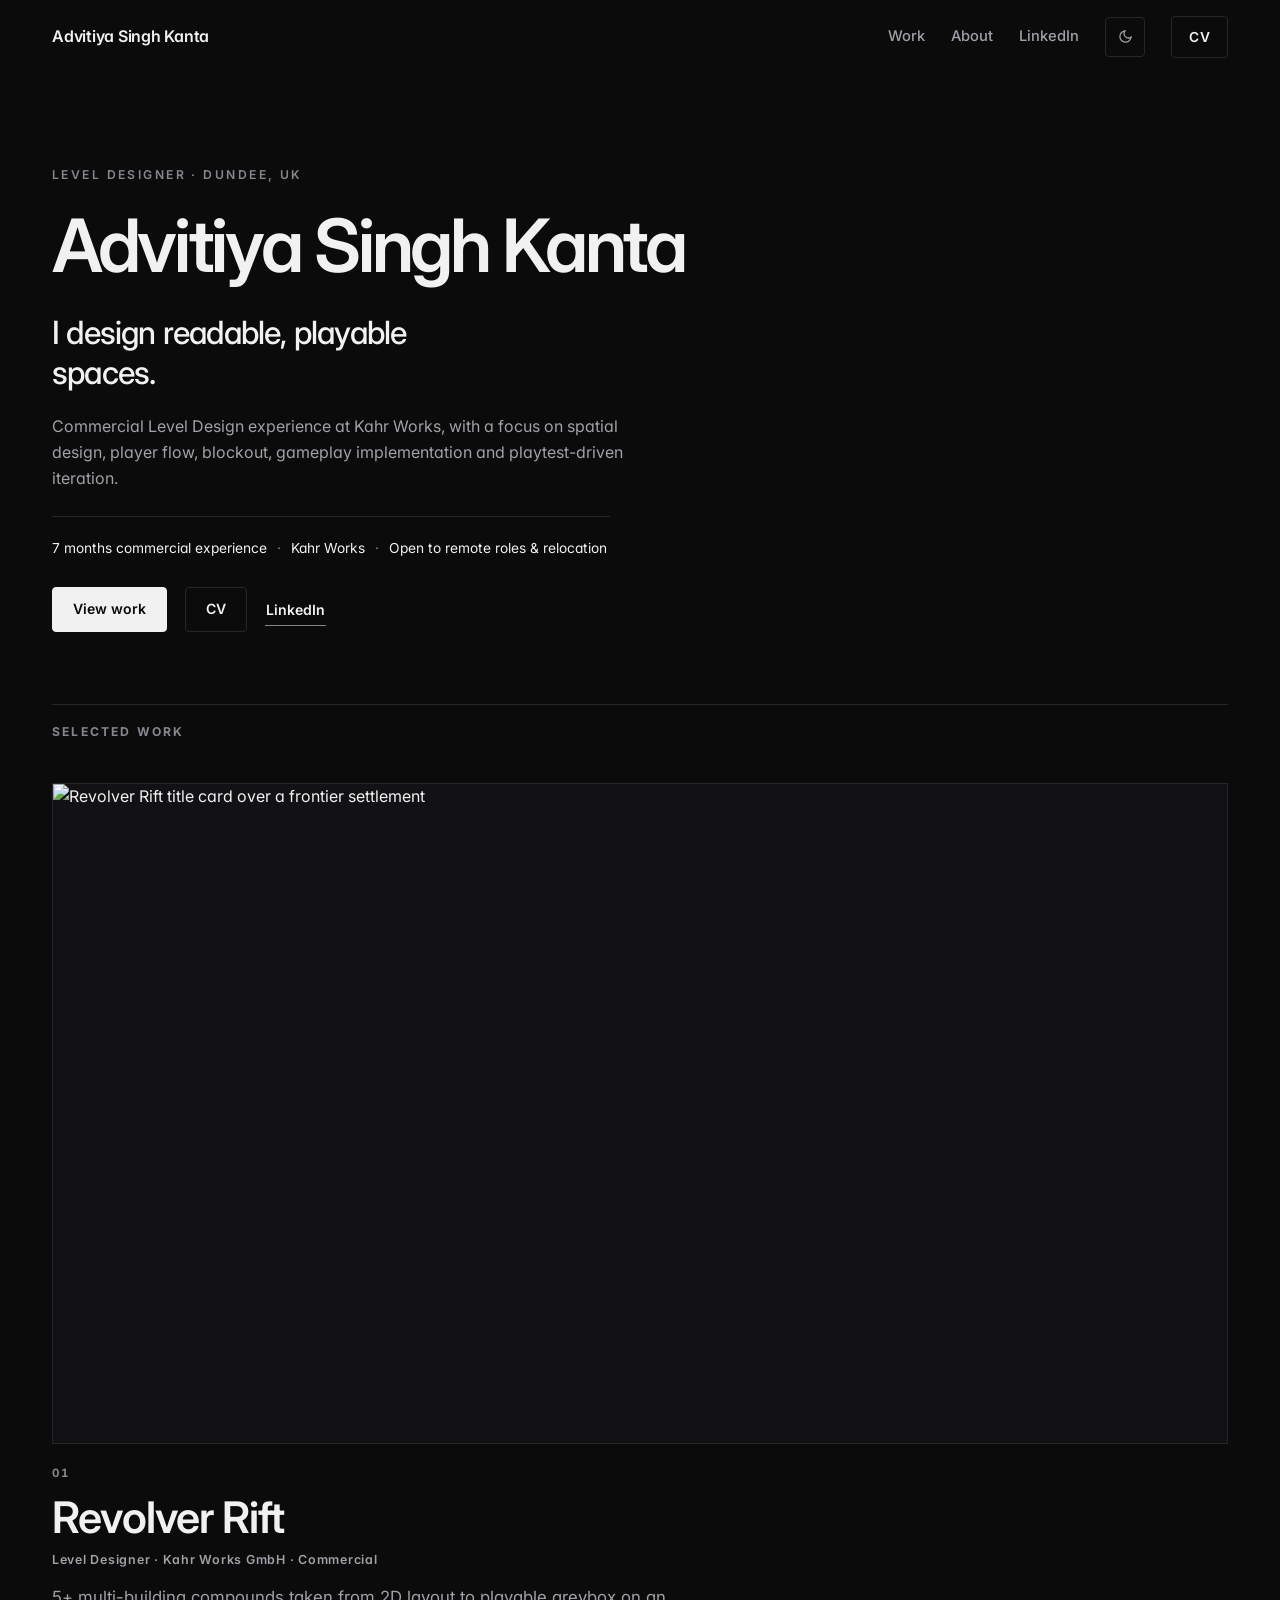
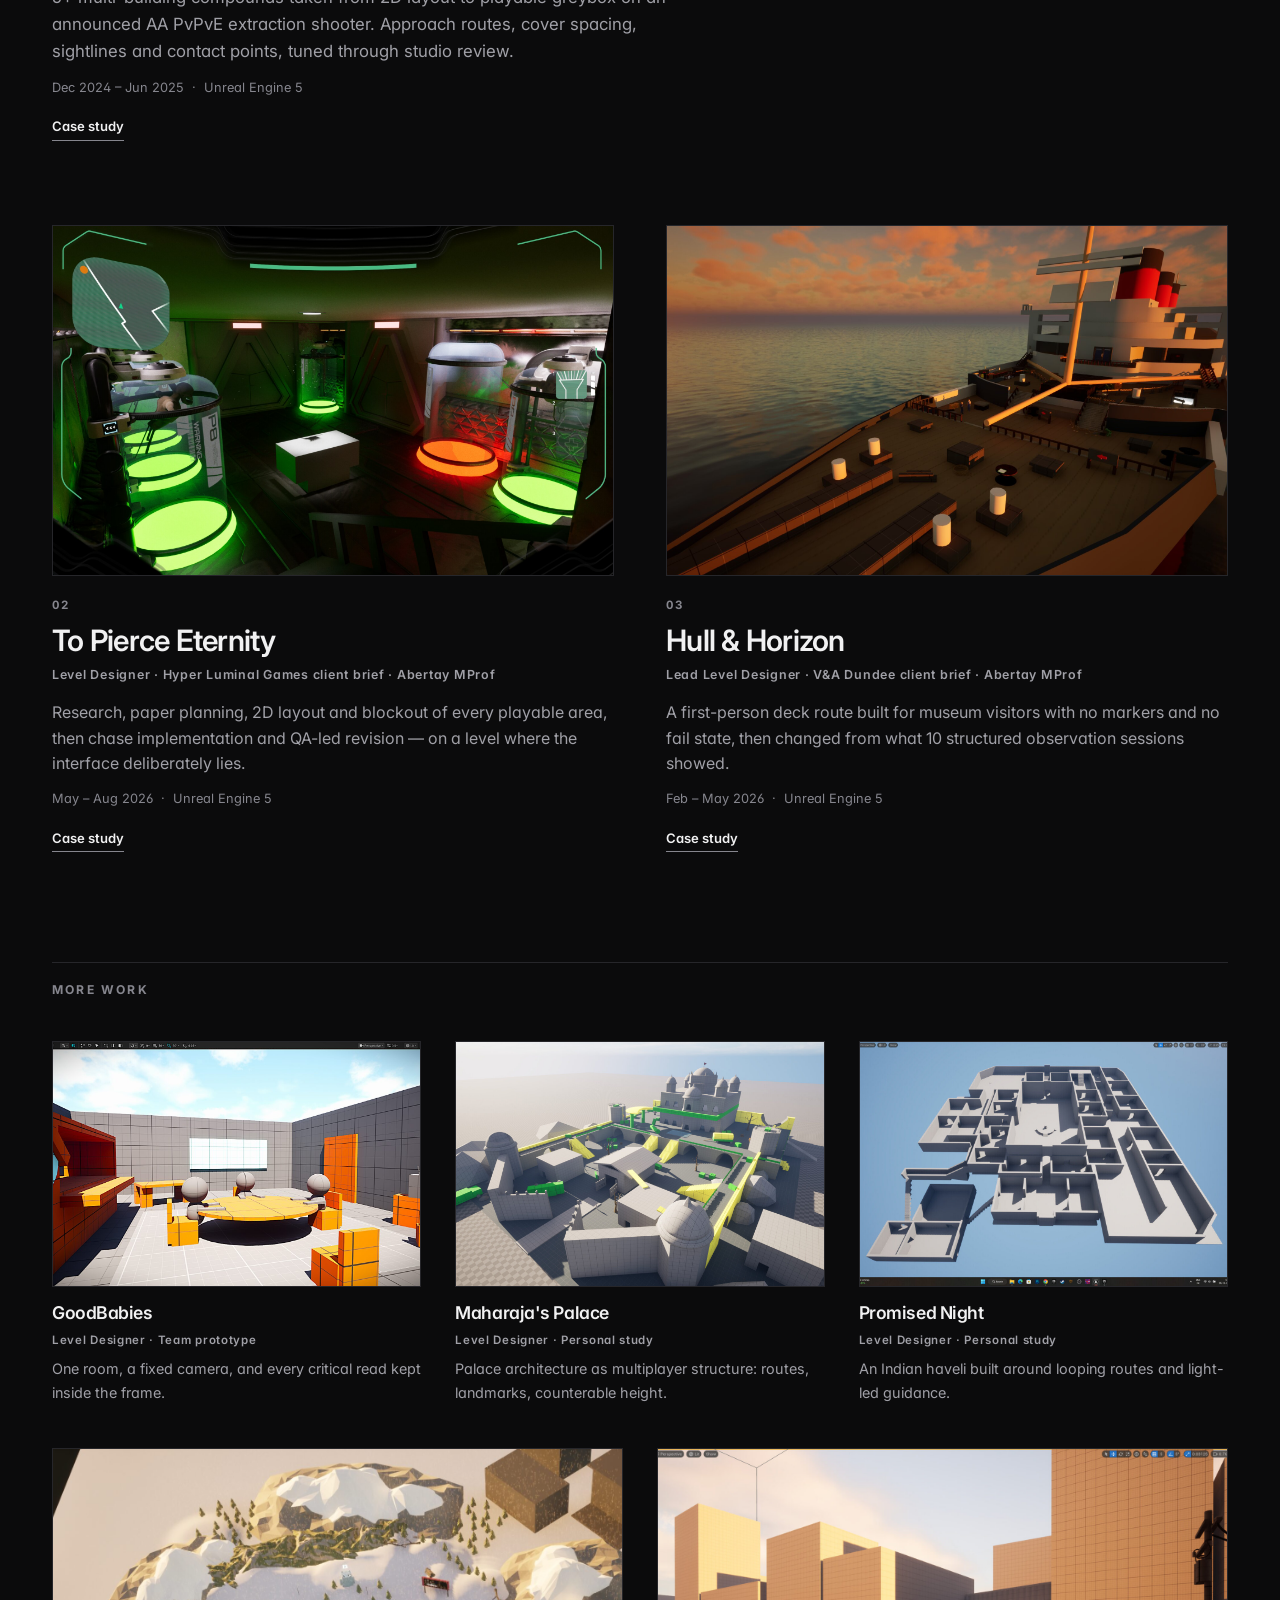
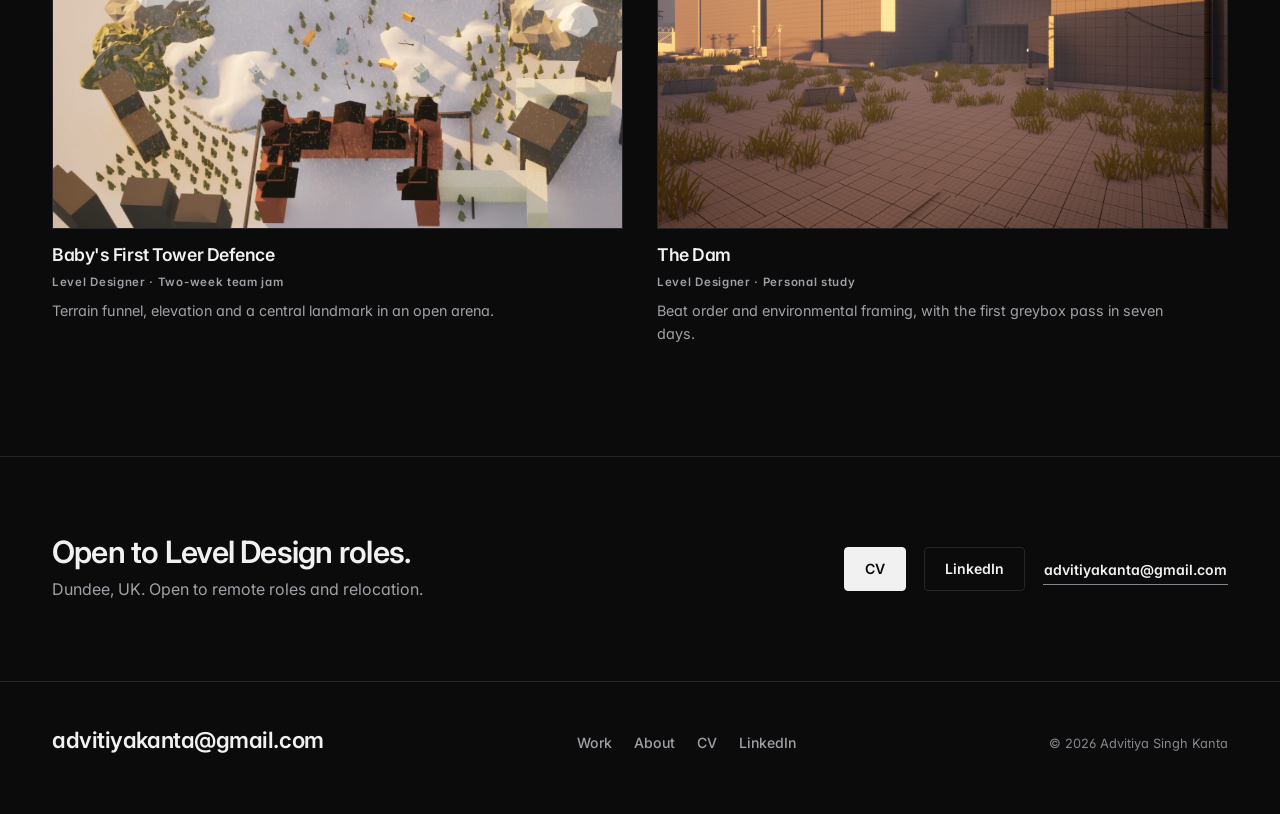
==== commit 12663c83: "Add files via upload" ====
--- a/index.html
+++ b/index.html
@@ -3,173 +3,180 @@
 <head>
   <meta charset="UTF-8">
   <meta name="viewport" content="width=device-width, initial-scale=1.0">
-  <title>Advitiya Singh Kanta · Level Designer</title>
-  <meta name="description" content="Level Designer in Dundee with seven months of commercial experience at Kahr Works and an Abertay MProf. UE5 blockouts, spatial design and playtest-led iteration.">
+  <title>Advitiya Singh Kanta | Level Designer</title>
+  <meta name="description" content="Level Design portfolio of Advitiya Singh Kanta. Commercial Level Design at Kahr Works on Revolver Rift, plus client-brief work covering player flow, blockout, gameplay implementation and playtesting in Unreal Engine 5.">
   <meta name="robots" content="index,follow">
   <link rel="canonical" href="https://advitiyakanta.github.io/">
   <meta property="og:type" content="website">
-  <meta property="og:title" content="Advitiya Singh Kanta · Level Designer">
-  <meta property="og:description" content="UE5 Level Design: commercial work, complete spatial case studies and playtest-led iteration.">
-  <meta property="og:image" content="https://advitiyakanta.github.io/assets/projects/to-pierce-eternity/cover.jpg">
+  <meta property="og:title" content="Advitiya Singh Kanta | Level Designer">
+  <meta property="og:description" content="Commercial Level Design at Kahr Works, plus client-brief work covering player flow, blockout, gameplay implementation and playtesting.">
+  <meta property="og:image" content="https://advitiyakanta.github.io/assets/projects/revolver-rift/cover.jpg">
   <meta property="og:url" content="https://advitiyakanta.github.io/">
   <meta name="twitter:card" content="summary_large_image">
-  <meta name="twitter:title" content="Advitiya Singh Kanta · Level Designer">
-  <meta name="twitter:description" content="UE5 Level Design: commercial work, complete spatial case studies and playtest-led iteration.">
-  <meta name="twitter:image" content="https://advitiyakanta.github.io/assets/projects/to-pierce-eternity/cover.jpg">
+  <meta name="twitter:title" content="Advitiya Singh Kanta | Level Designer">
+  <meta name="twitter:description" content="Commercial Level Design at Kahr Works, plus client-brief work covering player flow, blockout, gameplay implementation and playtesting.">
+  <meta name="twitter:image" content="https://advitiyakanta.github.io/assets/projects/revolver-rift/cover.jpg">
+  <link rel="icon" href="assets/favicon.svg" type="image/svg+xml">
   <link rel="preconnect" href="https://fonts.googleapis.com">
   <link rel="preconnect" href="https://fonts.gstatic.com" crossorigin>
   <link href="https://fonts.googleapis.com/css2?family=Inter:wght@400;500;600;700&amp;display=swap" rel="stylesheet">
   <link rel="stylesheet" href="css/style.css">
 </head>
 <body class="home">
-  <a class="skip-link" href="#main-content">Skip to selected work</a>
-  <div class="fg" aria-hidden="true"></div>
+  <a class="skip-link" href="#work">Skip to work</a>
 
   <header class="site">
     <div class="wrap bar">
       <a class="brand" href="index.html" aria-current="page">Advitiya Singh Kanta</a>
       <nav aria-label="Primary navigation">
-        <a href="#selected-work">Work</a>
+        <a href="#work">Work</a>
         <a href="about.html">About</a>
-        <a href="mailto:advitiyakanta@gmail.com">Contact</a>
-        <a href="https://www.linkedin.com/in/advitiyasinghkanta/" target="_blank" rel="noopener noreferrer" aria-label="Advitiya Singh Kanta on LinkedIn">
-          <svg viewBox="0 0 24 24" width="16" height="16" fill="currentColor" aria-hidden="true"><path d="M20.45 20.45h-3.55v-5.57c0-1.33-.03-3.04-1.85-3.04-1.85 0-2.14 1.45-2.14 2.94v5.67H9.36V9h3.41v1.56h.05c.47-.9 1.63-1.85 3.36-1.85 3.6 0 4.27 2.37 4.27 5.45v6.29zM5.34 7.43a2.06 2.06 0 1 1 0-4.12 2.06 2.06 0 0 1 0 4.12zM7.12 20.45H3.56V9h3.56v11.45z"/></svg>
-        </a>
+        <a href="https://www.linkedin.com/in/advitiyasinghkanta/" target="_blank" rel="noopener noreferrer">LinkedIn</a>
         <button class="menu-btn" type="button" id="menuBtn" aria-label="Open menu" aria-expanded="false" aria-controls="menuPanel"><span></span><span></span></button>
         <button class="theme-btn" type="button" id="themeBtn" aria-label="Switch to light colour theme" aria-pressed="false" title="Switch theme">
           <svg class="moon" viewBox="0 0 24 24" width="15" height="15" fill="none" stroke="currentColor" stroke-width="2" aria-hidden="true"><path d="M21 12.79A9 9 0 1 1 11.21 3 7 7 0 0 0 21 12.79z"/></svg>
           <svg class="sun" viewBox="0 0 24 24" width="15" height="15" fill="none" stroke="currentColor" stroke-width="2" aria-hidden="true"><circle cx="12" cy="12" r="4"/><path d="M12 2v2M12 20v2M4.9 4.9l1.4 1.4M17.7 17.7l1.4 1.4M2 12h2M20 12h2M4.9 19.1l1.4-1.4M17.7 6.3l1.4-1.4"/></svg>
         </button>
-        <a class="cv" href="assets/downloads/Advitiya-Singh-Kanta-CV.pdf" target="_blank" rel="noopener">CV</a>
+        <a class="cv" href="assets/downloads/Advitiya-Singh-Kanta-Level-Designer-CV.pdf" target="_blank" rel="noopener">CV</a>
       </nav>
     </div>
     <nav class="menu-panel" id="menuPanel" aria-label="Mobile navigation">
-      <a href="#selected-work">Work</a><a href="about.html">About</a>
-      <a href="mailto:advitiyakanta@gmail.com">Contact</a>
-      <a href="assets/downloads/Advitiya-Singh-Kanta-CV.pdf" target="_blank" rel="noopener">CV</a>
+      <a href="#work">Work</a>
+      <a href="about.html">About</a>
+      <a href="assets/downloads/Advitiya-Singh-Kanta-Level-Designer-CV.pdf" target="_blank" rel="noopener">CV</a>
+      <a href="https://www.linkedin.com/in/advitiyasinghkanta/" target="_blank" rel="noopener noreferrer">LinkedIn</a>
+      <a href="mailto:advitiyakanta@gmail.com">Email</a>
+      <button class="theme-toggle" type="button" data-theme-toggle aria-pressed="false" aria-label="Switch to light colour theme">Switch to light colour theme</button>
     </nav>
   </header>
 
-  <section class="hero" aria-labelledby="hero-title">
-    <img class="hero-img" src="assets/hero-main.jpg" width="2546" height="1557" alt="Bow of the RMS Queen Mary at sunset in Hull and Horizon">
-    <div class="hero-veil"></div>
-    <div class="wrap hero-text">
-      <p class="hero-role">Level Designer · Dundee, UK</p>
-      <h1 id="hero-title">I turn spatial intent into readable, playable levels.</h1>
-      <p class="lede">UE5 blockouts, 2D-to-3D spatial design, player guidance and pacing, tested through observation and refined with multidisciplinary teams.</p>
-      <p class="credibility"><strong>7 months commercial Level Design</strong> at Kahr Works <span>·</span> <strong>MProf Games Development</strong>, Abertay <span>·</span> Unreal Engine 5</p>
-      <div class="hero-actions">
-        <a class="button primary" href="#selected-work">View selected work</a>
-        <a class="button" href="assets/downloads/Advitiya-Singh-Kanta-CV.pdf" target="_blank" rel="noopener">View CV</a>
-        <a class="text-action" href="mailto:advitiyakanta@gmail.com">Contact</a>
+  <section class="intro" aria-labelledby="intro-title">
+    <div class="wrap">
+      <p class="intro-role">Level Designer · Dundee, UK</p>
+      <h1 id="intro-title">Advitiya Singh Kanta</h1>
+      <p class="intro-line">I design readable, playable spaces.</p>
+      <p class="intro-sub">Commercial Level Design experience at Kahr Works, with a focus on spatial design, player flow, blockout, gameplay implementation and playtest-driven iteration.</p>
+      <ul class="intro-proof">
+        <li>7 months commercial experience</li>
+        <li>Kahr Works</li>
+        <li>Open to remote roles &amp; relocation</li>
+      </ul>
+      <div class="intro-actions">
+        <a class="button primary" href="#work">View work</a>
+        <a class="button" href="assets/downloads/Advitiya-Singh-Kanta-Level-Designer-CV.pdf" target="_blank" rel="noopener">CV</a>
+        <a class="text-action" href="https://www.linkedin.com/in/advitiyasinghkanta/" target="_blank" rel="noopener noreferrer">LinkedIn</a>
       </div>
     </div>
   </section>
 
   <main id="main-content">
-    <section class="evidence-scan" aria-labelledby="evidence-title">
+    <section class="work" id="work" aria-labelledby="work-title">
       <div class="wrap">
-        <div class="section-intro">
-          <p class="eyebrow">Selected evidence</p>
-          <h2 id="evidence-title">Three routes through the work</h2>
-          <p>Start with the proof most relevant to your review.</p>
-        </div>
-        <div class="evidence-grid">
-          <a href="work/revolver-rift/">
-            <span class="evidence-type">Professional work</span>
-            <strong>Revolver Rift</strong>
-            <span>Seven months at Kahr Works · UE5 compound blockouts</span>
+        <h2 class="section-title" id="work-title">Selected work</h2>
+
+        <a class="proj lead reveal" href="work/revolver-rift/">
+          <figure><img src="assets/projects/revolver-rift/cover.jpg" width="1920" height="1080" alt="Revolver Rift title card over a frontier settlement" loading="eager" decoding="async" fetchpriority="high"></figure>
+          <div class="info">
+            <div class="info-main">
+              <span class="num" aria-hidden="true">01</span>
+              <h3>Revolver Rift</h3>
+              <p class="label">Level Designer · Kahr Works GmbH · Commercial</p>
+              <p class="desc">5+ multi-building compounds taken from 2D layout to playable greybox on an announced AA PvPvE extraction shooter. Approach routes, cover spacing, sightlines and contact points, tuned through studio review.</p>
+              <p class="facts">Dec 2024 – Jun 2025 <span aria-hidden="true">·</span> Unreal Engine 5</p>
+              <span class="go">Case study</span>
+            </div>
+          </div>
+        </a>
+
+        <div class="lead-pair">
+          <a class="proj reveal" href="work/to-pierce-eternity/">
+            <figure><img src="assets/projects/to-pierce-eternity/cover.jpg" width="1600" height="999" alt="Entity Experimentation Room in the To Pierce Eternity build" loading="lazy" decoding="async"></figure>
+            <div class="info">
+              <div class="info-main">
+                <span class="num" aria-hidden="true">02</span>
+                <h3>To Pierce Eternity</h3>
+                <p class="label">Level Designer · Hyper Luminal Games client brief · Abertay MProf</p>
+                <p class="desc">Research, paper planning, 2D layout and blockout of every playable area, then chase implementation and QA-led revision — on a level where the interface deliberately lies.</p>
+                <p class="facts">May – Aug 2026 <span aria-hidden="true">·</span> Unreal Engine 5</p>
+                <span class="go">Case study</span>
+              </div>
+            </div>
           </a>
-          <a href="work/to-pierce-eternity/">
-            <span class="evidence-type">Complete case study</span>
-            <strong>To Pierce Eternity</strong>
-            <span>Paper plan → 2D layout → blockout → QA-led revision</span>
-          </a>
-          <a href="work/hull-and-horizon/">
-            <span class="evidence-type">Playtesting &amp; iteration</span>
-            <strong>Hull &amp; Horizon</strong>
-            <span>10 museum-floor sessions → concrete design changes</span>
+          <a class="proj reveal" href="work/hull-and-horizon/">
+            <figure><img src="assets/projects/hull-and-horizon/bow-sunset.jpg" width="1920" height="1165" alt="Bow of the RMS Queen Mary at sunset in the Hull and Horizon build" loading="lazy" decoding="async"></figure>
+            <div class="info">
+              <div class="info-main">
+                <span class="num" aria-hidden="true">03</span>
+                <h3>Hull &amp; Horizon</h3>
+                <p class="label">Lead Level Designer · V&amp;A Dundee client brief · Abertay MProf</p>
+                <p class="desc">A first-person deck route built for museum visitors with no markers and no fail state, then changed from what 10 structured observation sessions showed.</p>
+                <p class="facts">Feb – May 2026 <span aria-hidden="true">·</span> Unreal Engine 5</p>
+                <span class="go">Case study</span>
+              </div>
+            </div>
           </a>
         </div>
       </div>
     </section>
 
-    <section class="tier selected-tier" id="selected-work" aria-labelledby="selected-title">
+    <section class="more" aria-labelledby="more-title">
       <div class="wrap">
-        <div class="tier-head reveal"><span class="idx">01</span><h2 id="selected-title">Selected work</h2><span class="tier-note">Recruiter-first case studies</span></div>
-
-        <a class="proj scale-1 reveal" href="work/revolver-rift/">
-          <figure><img src="assets/projects/revolver-rift/compound-02.jpg" width="1600" height="944" alt="Greybox of a church compound for Revolver Rift" loading="lazy" decoding="async"></figure>
-          <div class="info">
-            <div class="info-main">
-              <p class="label">Professional · Level Designer · Kahr Works GmbH</p>
-              <h3>Revolver Rift</h3>
-              <p class="desc">Seven months of commercial Level Design on an announced AA PvPvE extraction shooter in development: 2D layouts, UE5 compound blockouts, navigation and pacing passes.</p>
-              <p class="facts">Unreal Engine 5 · Dec 2024-Jun 2025</p>
-            </div>
-            <span class="go">Professional case study</span>
-          </div>
-        </a>
-
-        <div class="lead-pair">
-          <a class="proj scale-2 reveal" href="work/to-pierce-eternity/">
-            <figure><img src="assets/projects/to-pierce-eternity/cover.jpg" width="2000" height="1249" alt="Entity Experimentation Room in the To Pierce Eternity team build" loading="lazy" decoding="async"></figure>
+        <h2 class="section-title" id="more-title">More work</h2>
+        <div class="more-grid">
+          <a class="proj small reveal" href="work/goodbabies/">
+            <figure><img src="assets/projects/goodbabies/blockout-day2.jpg" width="1600" height="829" alt="GoodBabies room blockout around the card table" loading="lazy" decoding="async"></figure>
             <div class="info"><div class="info-main">
-              <p class="label">Abertay MProf · Hyper Luminal Games client brief</p>
-              <h3>To Pierce Eternity</h3>
-              <p class="desc">The complete spatial-design sample: paper planning, 2D layouts, every playable-space blockout and QA-led environmental guidance changes.</p>
-              <p class="facts">Level Designer · UE5 · 12-week team project</p>
-            </div><span class="go">Complete case study</span></div>
+              <h3>GoodBabies</h3>
+              <p class="label">Level Designer · Team prototype</p>
+              <p class="desc">One room, a fixed camera, and every critical read kept inside the frame.</p>
+            </div></div>
           </a>
-          <a class="proj scale-2 reveal" href="work/hull-and-horizon/">
-            <figure><img src="assets/projects/hull-and-horizon/bow-sunset.jpg" width="1920" height="1165" alt="Bow of the RMS Queen Mary at sunset in the Hull and Horizon team build" loading="lazy" decoding="async"></figure>
+          <a class="proj small reveal" href="work/maharajas-palace/">
+            <figure><img src="assets/projects/maharajas-palace/aerial-full.jpg" width="1600" height="932" alt="Aerial view of the Maharaja's Palace blockout" loading="lazy" decoding="async"></figure>
             <div class="info"><div class="info-main">
-              <p class="label">Abertay MProf · V&amp;A Dundee client brief</p>
-              <h3>Hull &amp; Horizon</h3>
-              <p class="desc">Ten museum-floor visitor sessions led to specific changes in onboarding, prompts, pacing and the ending.</p>
-              <p class="facts">Lead Level Designer &amp; Audio Lead · Team of 5 · UE5 · Feb-May 2026</p>
-            </div><span class="go">Iteration case study</span></div>
+              <h3>Maharaja's Palace</h3>
+              <p class="label">Level Designer · Personal study</p>
+              <p class="desc">Palace architecture as multiplayer structure: routes, landmarks, counterable height.</p>
+            </div></div>
+          </a>
+          <a class="proj small reveal" href="work/promised-night/">
+            <figure><img src="assets/projects/promised-night/blockout-floorplan.jpg" width="1280" height="746" alt="Top-down blockout of the Promised Night haveli" loading="lazy" decoding="async"></figure>
+            <div class="info"><div class="info-main">
+              <h3>Promised Night</h3>
+              <p class="label">Level Designer · Personal study</p>
+              <p class="desc">An Indian haveli built around looping routes and light-led guidance.</p>
+            </div></div>
+          </a>
+          <a class="proj small reveal" href="work/babys-first-tower-defence/">
+            <figure><img src="assets/projects/babys-first-tower-defence/v2-arena-overview.jpg" width="1600" height="889" alt="Aerial overview of the Baby's First Tower Defence snow arena" loading="lazy" decoding="async"></figure>
+            <div class="info"><div class="info-main">
+              <h3>Baby's First Tower Defence</h3>
+              <p class="label">Level Designer · Two-week team jam</p>
+              <p class="desc">Terrain funnel, elevation and a central landmark in an open arena.</p>
+            </div></div>
+          </a>
+          <a class="proj small reveal" href="work/tlou-dam-level/">
+            <figure><img src="assets/projects/tlou-dam-level/sunset-approach.jpg" width="1594" height="971" alt="Greybox approach toward the dam framed by warm sky contrast" loading="lazy" decoding="async"></figure>
+            <div class="info"><div class="info-main">
+              <h3>The Dam</h3>
+              <p class="label">Level Designer · Personal study</p>
+              <p class="desc">Beat order and environmental framing, with the first greybox pass in seven days.</p>
+            </div></div>
           </a>
         </div>
       </div>
     </section>
 
-    <section class="tier" aria-labelledby="supporting-title">
-      <div class="wrap">
-        <div class="tier-head reveal"><span class="idx">02</span><h2 id="supporting-title">Supporting work</h2><span class="tier-note">Focused craft studies</span></div>
-        <div class="triple">
-          <a class="proj scale-4 reveal" href="work/goodbabies/">
-            <figure><img src="assets/projects/goodbabies/blockout-day2.jpg" width="1600" height="859" alt="Early GoodBabies room blockout around the card table" loading="lazy" decoding="async"></figure>
-            <div class="info"><div class="info-main"><p class="label">Team prototype · UE5.6 · 10 weeks</p><h3>GoodBabies</h3><p class="desc">Rapid blockout, fixed-view readability and pacing around one social-deception room.</p></div></div>
-          </a>
-          <a class="proj scale-4 reveal" href="work/maharajas-palace/">
-            <figure><img src="assets/projects/maharajas-palace/aerial-full.jpg" width="1600" height="932" alt="Aerial view of the Maharaja's Palace UE5 blockout" loading="lazy" decoding="async"></figure>
-            <div class="info"><div class="info-main"><p class="label">Personal spatial study · UE5</p><h3>Maharaja's Palace</h3><p class="desc">Multiplayer route choice, landmarks and height differences, without claiming untested balance.</p></div></div>
-          </a>
-          <a class="proj scale-4 reveal" href="work/promised-night/">
-            <figure><img src="assets/projects/promised-night/blockout-floorplan.jpg" width="1280" height="800" alt="Top-down UE5 blockout of the Promised Night haveli" loading="lazy" decoding="async"></figure>
-            <div class="info"><div class="info-main"><p class="label">Personal horror study · UE5</p><h3>Promised Night</h3><p class="desc">An Indian haveli study in looping routes, environmental guidance and tension.</p></div></div>
-          </a>
+    <section class="closing" aria-labelledby="closing-title">
+      <div class="wrap closing-grid">
+        <div>
+          <h2 id="closing-title">Open to Level Design roles.</h2>
+          <p>Dundee, UK. Open to remote roles and relocation.</p>
         </div>
-      </div>
-    </section>
-
-    <section class="tier compact-tier" aria-labelledby="further-work-title">
-      <div class="wrap">
-        <div class="tier-head reveal"><span class="idx">03</span><h2 id="further-work-title">Further work</h2><span class="tier-note">Earlier studies and short-form projects</span></div>
-        <div class="archive-grid reveal">
-          <a href="work/babys-first-tower-defence/"><span>Two-week team game jam</span><strong>Baby's First Tower Defence</strong><em>Early rapid-layout evidence</em></a>
-          <a href="work/tlou-dam-level/"><span>Two-week personal blockout</span><strong>The Dam</strong><em>Beat mapping and environmental framing</em></a>
-        </div>
-      </div>
-    </section>
-
-    <section class="downloads" aria-labelledby="downloads-title">
-      <div class="wrap downloads-grid">
-        <div><p class="eyebrow">Recruiter downloads</p><h2 id="downloads-title">The useful files, kept short.</h2><p>No raw academic submissions, internal documents or participant records.</p></div>
-        <div class="download-links">
-          <a href="assets/downloads/Advitiya-Singh-Kanta-CV.pdf" target="_blank" rel="noopener"><strong>Public-safe CV</strong><span>One page · PDF</span></a>
-          <a href="assets/downloads/To-Pierce-Eternity-Level-Design-Sample.pdf" target="_blank" rel="noopener"><strong>To Pierce Eternity sample</strong><span>One-page redacted LD excerpt · PDF</span></a>
+        <div class="closing-actions">
+          <a class="button primary" href="assets/downloads/Advitiya-Singh-Kanta-Level-Designer-CV.pdf" target="_blank" rel="noopener">CV</a>
+          <a class="button" href="https://www.linkedin.com/in/advitiyasinghkanta/" target="_blank" rel="noopener noreferrer">LinkedIn</a>
+          <a class="text-action" href="mailto:advitiyakanta@gmail.com">advitiyakanta@gmail.com</a>
         </div>
       </div>
     </section>
@@ -179,8 +186,8 @@
     <div class="wrap foot">
       <a class="mail" href="mailto:advitiyakanta@gmail.com">advitiyakanta@gmail.com</a>
       <nav class="foot-nav" aria-label="Footer navigation">
-        <a href="#selected-work">Work</a><a href="about.html">About</a>
-        <a href="assets/downloads/Advitiya-Singh-Kanta-CV.pdf" target="_blank" rel="noopener">CV</a>
+        <a href="#work">Work</a><a href="about.html">About</a>
+        <a href="assets/downloads/Advitiya-Singh-Kanta-Level-Designer-CV.pdf" target="_blank" rel="noopener">CV</a>
         <a href="https://www.linkedin.com/in/advitiyasinghkanta/" target="_blank" rel="noopener noreferrer">LinkedIn</a>
       </nav>
       <span class="foot-copy">© 2026 Advitiya Singh Kanta</span>
--- a/css/style.css
+++ b/css/style.css
@@ -1,58 +1,29 @@
 /* ============================================================
-   ADVITIYA SINGH KANTA · PORTFOLIO
+   ADVITIYA SINGH KANTA · LEVEL DESIGN PORTFOLIO
    One typeface. Monochrome interface. The work carries the colour.
    ============================================================ */
 
 :root {
-  --bg: #0a0a0b;
-  --bg-2: #101012;
-  --line: #232326;
-  --text: #f0f0f1;
-  --dim: #9a9aa1;
-  --faint: #85858d;
+  --bg: #0b0b0c;
+  --bg-2: #121214;
+  --line: #26262a;
+  --text: #f1f1f2;
+  --dim: #a0a0a7;
+  --faint: #86868e;
   --accent: #d9a441;
-  --maxw: 1280px;
+  --maxw: 1240px;
   --gut: 32px;
-}
-
-/* Light theme. Same structure, inverted values. */
+  --col: 760px;
+}
+
 body.light {
-  --bg: #f7f7f5;
-  --bg-2: #ececea;
-  --line: #dcdcd8;
-  --text: #16161a;
+  --bg: #f8f8f6;
+  --bg-2: #eeeeeb;
+  --line: #dddcd8;
+  --text: #17171a;
   --dim: #55555d;
-  --faint: #66666e;
-  --accent: #805418;
-}
-body.light .backdrop { opacity: 0.16; }
-body.light .backdrop::after {
-  background: linear-gradient(180deg, rgba(247,247,245,0.72) 0%, rgba(247,247,245,0.9) 42%, rgba(247,247,245,0.97) 100%);
-}
-/* The .fg wash is fixed to the viewport. On the homepage it sits over the
-   dark hero photo, where the header text is white in both themes. A light
-   wash there erases that text, so in light mode the wash only applies once
-   the hero has scrolled away, or on inner pages which have no hero. */
-body.light .fg { background: none; }
-body.light.scrolled .fg,
-body.light.inner .fg {
-  background:
-    linear-gradient(180deg, rgba(247,247,245,0.6) 0%, rgba(247,247,245,0) 12%),
-    linear-gradient(0deg,   rgba(247,247,245,0.4) 0%, rgba(247,247,245,0) 9%);
-}
-body.light .lightbox { background: rgba(20,20,22,0.62); }
-/* The hero sits on a photo, so its text stays light in both themes.
-   In light mode the image ends on a clean edge instead of fading into
-   the page, which would band from near-black to near-white. */
-body.light .hero-veil {
-  background: linear-gradient(180deg,
-    rgba(10,10,11,0.58) 0%,
-    rgba(10,10,11,0.10) 24%,
-    rgba(10,10,11,0.30) 48%,
-    rgba(10,10,11,0.66) 66%,
-    rgba(10,10,11,0.88) 82%,
-    rgba(10,10,11,0.98) 93%,
-    rgba(10,10,11,1) 100%);
+  --faint: #67676f;
+  --accent: #7d5214;
 }
 
 * { margin: 0; padding: 0; box-sizing: border-box; }
@@ -62,695 +33,463 @@
 body {
   background: var(--bg);
   color: var(--text);
-  transition: background-color 0.35s ease, color 0.35s ease;
   font-family: "Inter", system-ui, -apple-system, "Segoe UI", sans-serif;
   font-size: 16px;
-  line-height: 1.6;
+  line-height: 1.62;
   -webkit-font-smoothing: antialiased;
   font-feature-settings: "cv02","cv03","cv04","cv11";
-}
-
-h1, h2, h3 { font-weight: 600; letter-spacing: -0.025em; line-height: 1.08; }
+  transition: background-color 0.3s ease, color 0.3s ease;
+}
+
+h1, h2, h3 { font-weight: 600; letter-spacing: -0.025em; line-height: 1.12; }
 a { color: inherit; text-decoration: none; }
 img { display: block; max-width: 100%; height: auto; }
 button { font: inherit; }
 
-:focus-visible {
-  outline: 3px solid #f2b84b;
-  outline-offset: 4px;
-}
+:focus-visible { outline: 3px solid var(--accent); outline-offset: 3px; }
+body.light :focus-visible { outline-color: #a06c1c; }
+
 .skip-link {
   position: fixed; top: 10px; left: 10px; z-index: 200;
-  transform: translateY(-150%); padding: 10px 14px;
-  background: var(--text); color: var(--bg); border-radius: 4px;
-  font-weight: 700;
+  transform: translateY(-160%); padding: 10px 14px;
+  background: var(--text); color: var(--bg); border-radius: 4px; font-weight: 700;
 }
 .skip-link:focus { transform: translateY(0); }
 
 .wrap { max-width: var(--maxw); margin: 0 auto; padding: 0 var(--gut); }
 @media (max-width: 700px) { :root { --gut: 20px; } }
 
-/* ---------- Header ----------
-   Over the hero photo the nav must stay light in BOTH themes.
-   Once the header docks (or on inner pages) it follows the theme. */
+/* ---------- Header ---------- */
 header.site {
-  position: absolute; top: 0; left: 0; right: 0; z-index: 40;
-  --nav: rgba(255,255,255,0.82);
-  --nav-on: #ffffff;
-  --nav-line: rgba(255,255,255,0.32);
-  transition: background-color 0.35s ease, border-color 0.35s ease;
-}
-body.scrolled header.site, body.inner header.site {
-  --nav: var(--dim);
-  --nav-on: var(--text);
-  --nav-line: var(--line);
-}
-header.site .bar { display: flex; align-items: center; justify-content: space-between; height: 78px; }
-.brand {
-  font-size: 1.02rem; font-weight: 600; letter-spacing: -0.015em;
-  color: var(--nav-on); transition: opacity 0.15s, color 0.35s ease;
-}
-.brand:hover { opacity: 0.7; }
-header nav { display: flex; align-items: center; gap: 30px; }
-header nav a {
-  position: relative; font-size: 0.95rem; font-weight: 500;
-  color: var(--nav); transition: color 0.35s ease;
-}
-header nav a:not(.cv):not([aria-label])::after {
-  content: ""; position: absolute; left: 0; right: 0; bottom: -6px; height: 1px;
+  position: sticky; top: 0; z-index: 40;
+  background: var(--bg);
+  border-bottom: 1px solid transparent;
+  transition: border-color 0.25s ease, background-color 0.3s ease;
+}
+body.scrolled header.site, body.inner header.site { border-bottom-color: var(--line); }
+header.site .bar { display: flex; align-items: center; justify-content: space-between; height: 74px; gap: 18px; }
+
+.brand { font-size: 1rem; font-weight: 600; letter-spacing: -0.015em; }
+.brand:hover { opacity: 0.72; }
+
+header nav { display: flex; align-items: center; gap: 26px; }
+header nav a { position: relative; font-size: 0.92rem; font-weight: 500; color: var(--dim); transition: color 0.2s ease; }
+header nav a:hover, header nav a[aria-current="page"] { color: var(--text); }
+header nav a:not(.cv)::after {
+  content: ""; position: absolute; left: 0; right: 0; bottom: -5px; height: 1px;
   background: currentColor; transform: scaleX(0); transform-origin: left;
-  transition: transform 0.28s cubic-bezier(0.16,0.84,0.24,1);
-}
-header nav a:hover { color: var(--nav-on); }
-header nav a:not(.cv):not([aria-label]):hover::after { transform: scaleX(1); }
-header nav a[aria-label] { display: inline-flex; opacity: 0.85; }
-header nav a[aria-label]:hover { opacity: 1; }
+  transition: transform 0.25s cubic-bezier(0.16,0.84,0.24,1);
+}
+header nav a:not(.cv):hover::after { transform: scaleX(1); }
 header nav a.cv {
-  border: 1px solid var(--nav-line); border-radius: 4px;
-  padding: 9px 18px; font-weight: 600; font-size: 0.9rem; letter-spacing: 0.04em;
-  color: var(--nav-on);
-  transition: border-color 0.25s ease, background-color 0.25s ease, color 0.35s ease;
-}
-header nav a.cv:hover { border-color: var(--nav-on); background: color-mix(in srgb, var(--nav-on) 10%, transparent); }
-
-/* Theme switch */
+  border: 1px solid var(--line); border-radius: 4px; padding: 9px 17px;
+  font-weight: 600; font-size: 0.86rem; letter-spacing: 0.03em; color: var(--text);
+  transition: border-color 0.2s ease;
+}
+header nav a.cv::after { display: none; }
+header nav a.cv:hover { border-color: var(--text); }
+
 .theme-btn {
   appearance: none; background: transparent; cursor: pointer;
-  border: 1px solid var(--nav-line); border-radius: 4px;
-  width: 44px; height: 44px; display: inline-flex;
-  align-items: center; justify-content: center;
-  color: var(--nav); padding: 0;
-  transition: color 0.35s ease, border-color 0.25s ease;
-}
-.theme-btn:hover { color: var(--nav-on); border-color: var(--nav-on); }
+  border: 1px solid var(--line); border-radius: 4px;
+  width: 40px; height: 40px; display: inline-flex; align-items: center; justify-content: center;
+  color: var(--dim); padding: 0; transition: color 0.2s, border-color 0.2s;
+}
+.theme-btn:hover { color: var(--text); border-color: var(--text); }
 .theme-btn .sun { display: none; }
 body.light .theme-btn .sun { display: block; }
 body.light .theme-btn .moon { display: none; }
 
-/* ---------- Mobile menu ----------
-   Below 700px the header cannot hold the text links next to the name,
-   theme switch and CV button, so they move into a panel behind this
-   button. Desktop is untouched: .menu-btn and .menu-panel never show. */
+/* Mobile menu */
 .menu-btn {
   display: none; appearance: none; background: transparent; cursor: pointer;
-  border: 1px solid var(--nav-line); border-radius: 4px;
-  width: 44px; height: 44px; padding: 0;
+  border: 1px solid var(--line); border-radius: 4px; width: 40px; height: 40px; padding: 0;
   flex-direction: column; align-items: center; justify-content: center; gap: 5px;
-  transition: border-color 0.25s ease;
-}
-.menu-btn span {
-  display: block; width: 15px; height: 1.5px; background: var(--nav);
-  transition: transform 0.3s cubic-bezier(0.16,0.84,0.24,1), opacity 0.2s, background-color 0.35s;
-}
+}
+.menu-btn span { display: block; width: 15px; height: 1.5px; background: var(--dim); transition: transform 0.28s cubic-bezier(0.16,0.84,0.24,1); }
 body.menu-open .menu-btn span:first-child { transform: translateY(3.25px) rotate(45deg); }
-body.menu-open .menu-btn span:last-child  { transform: translateY(-3.25px) rotate(-45deg); }
-body.menu-open .menu-btn { border-color: var(--nav-on); }
+body.menu-open .menu-btn span:last-child { transform: translateY(-3.25px) rotate(-45deg); }
+body.menu-open .menu-btn { border-color: var(--text); }
 
 .menu-panel {
-  display: none; flex-direction: column;
-  border-top: 1px solid var(--line);
-  background: color-mix(in srgb, var(--bg) 96%, transparent);
-  backdrop-filter: blur(18px); -webkit-backdrop-filter: blur(18px);
-  padding: 6px var(--gut) 14px;
-}
-.menu-panel a {
-  color: var(--text); font-size: 1.06rem; font-weight: 500;
-  padding: 15px 0; border-bottom: 1px solid var(--line);
-}
+  display: none; flex-direction: column; align-items: stretch; gap: 0; text-align: left;
+  border-top: 1px solid var(--line); background: var(--bg); padding: 4px var(--gut) 12px;
+}
+.menu-panel a { display: block; color: var(--text); font-size: 1.02rem; font-weight: 500; padding: 14px 0; border-bottom: 1px solid var(--line); }
 .menu-panel a:last-child { border-bottom: 0; }
 
-@media (max-width: 700px) {
-  header nav { gap: 14px; }
-  header nav a:not(.cv):not([aria-label]) { display: none; }
-  .brand { font-size: 0.95rem; }
+@media (max-width: 760px) {
+  header .bar nav { gap: 12px; }
+  header .bar nav a:not(.cv) { display: none; }
   .menu-btn { display: flex; }
-  body.menu-open .menu-panel { display: flex; animation: menuIn 0.24s ease both; }
-  /* Header must be opaque while the panel is open, including over the hero. */
-  body.menu-open header.site {
-    position: fixed; background: color-mix(in srgb, var(--bg) 96%, transparent);
-    backdrop-filter: blur(18px);
-    --nav: var(--dim); --nav-on: var(--text); --nav-line: var(--line);
-  }
-}
-
-@media (max-width: 560px) {
-  header nav a[aria-label], header nav .cv { display: none; }
-  header nav { gap: 10px; }
-  header.site .bar { height: 70px; }
-  .brand { max-width: 180px; white-space: nowrap; overflow: hidden; text-overflow: ellipsis; }
-}
-@keyframes menuIn { from { opacity: 0; transform: translateY(-6px); } to { opacity: 1; transform: none; } }
-
-/* body scroll state: solid header */
-body.scrolled header.site {
-  position: fixed; background: color-mix(in srgb, var(--bg) 88%, transparent);
-  backdrop-filter: blur(14px); border-bottom: 1px solid var(--line);
-}
-
-/* ---------- Hero ---------- */
-.hero { position: relative; height: 94svh; min-height: 600px; display: flex; align-items: flex-end; overflow: hidden; }
-.hero-img {
-  position: absolute; inset: 0; width: 100%; height: 100%;
-  object-fit: cover; object-position: center 42%;
-}
-/* Long, staged fade so the image dissolves into the page instead of ending on a line. */
-.hero-veil {
-  position: absolute; inset: 0; pointer-events: none;
-  background: linear-gradient(180deg,
-    rgba(10,10,11,0.58) 0%,
-    rgba(10,10,11,0.10) 24%,
-    rgba(10,10,11,0.30) 48%,
-    rgba(10,10,11,0.66) 66%,
-    rgba(10,10,11,0.88) 82%,
-    rgba(10,10,11,0.98) 93%,
-    var(--bg) 100%);
-}
-.hero-text { position: relative; padding-bottom: 8vh; }
-.hero-role {
-  font-size: clamp(0.8rem, 1.05vw, 0.95rem); font-weight: 600;
-  letter-spacing: 0.26em; text-transform: uppercase;
-  color: rgba(255,255,255,0.72); margin-bottom: 16px;
-}
-.hero-text h1 {
-  font-size: clamp(2.9rem, 7vw, 6.2rem);
-  font-weight: 600; letter-spacing: -0.05em; margin-bottom: 24px;
-  text-shadow: 0 2px 44px rgba(0,0,0,0.55);
-  color: #f0f0f1;
-}
-.hero-text .lede {
-  font-size: clamp(1.1rem, 1.55vw, 1.35rem);
-  font-weight: 400; color: rgba(255,255,255,0.94);
-  max-width: 40em; line-height: 1.55;
-  letter-spacing: -0.005em; margin-bottom: 28px;
-  text-shadow: 0 1px 26px rgba(0,0,0,0.55);
-}
-.hero-meta {
-  font-size: clamp(0.78rem, 1vw, 0.9rem); letter-spacing: 0.14em;
-  text-transform: uppercase; color: rgba(255,255,255,0.78); font-weight: 600;
-}
-/* Scroll hint */
-.hero-cue {
-  position: absolute; bottom: 3.4vh; z-index: 2;
-  right: max(var(--gut), calc((100vw - var(--maxw)) / 2 + var(--gut)));
-  font-size: 0.7rem; letter-spacing: 0.18em; text-transform: uppercase;
-  font-weight: 600; color: rgba(255,255,255,0.42);
-}
-@media (max-width: 780px) { .hero-cue { display: none; } }
-
-/* ---------- Foreground depth layer ----------
-   Sits above content, below header. Softens the top and bottom
-   edges of the viewport so scrolling reads as depth, not a flat sheet. */
-.fg {
-  position: fixed; inset: 0; z-index: 30; pointer-events: none;
-  background:
-    linear-gradient(180deg, rgba(10,10,11,0.62) 0%, rgba(10,10,11,0) 12%),
-    linear-gradient(0deg,   rgba(10,10,11,0.42) 0%, rgba(10,10,11,0) 9%),
-    radial-gradient(135% 105% at 50% 50%, transparent 62%, rgba(10,10,11,0.26) 100%);
-}
-
-/* ---------- Tiers ---------- */
-.tier { padding: 120px 0 0; }
-.tier:last-of-type { padding-bottom: 130px; }
-@media (max-width: 700px) { .tier { padding-top: 78px; } }
-
-.tier-head {
-  display: flex; align-items: baseline; gap: 20px;
-  padding-bottom: 22px; margin-bottom: 46px;
-  border-bottom: 1px solid var(--line);
-}
-.idx {
-  font-size: 0.74rem; font-weight: 600; letter-spacing: 0.14em;
-  color: var(--faint); font-variant-numeric: tabular-nums;
-}
-.tier-head h2 { font-size: clamp(1.5rem, 2.4vw, 2rem); }
-.tier-note { margin-left: auto; font-size: 0.8rem; color: var(--faint); letter-spacing: 0.04em; }
-
-/* ---------- Project blocks ---------- */
+  body.menu-open .menu-panel { display: flex; }
+  body.menu-open header.site { border-bottom-color: var(--line); }
+}
+.menu-panel .theme-toggle {
+  appearance: none; background: transparent; border: 0; border-bottom: 1px solid var(--line);
+  color: var(--text); font-size: 1.02rem; font-weight: 500; padding: 14px 0; text-align: left; cursor: pointer;
+}
+.menu-panel .theme-toggle:last-child { border-bottom: 0; }
+@media (max-width: 460px) {
+  header .bar nav .theme-btn { display: none; }
+  header.site .bar { height: 66px; }
+  .brand { max-width: 190px; white-space: nowrap; overflow: hidden; text-overflow: ellipsis; }
+}
+
+/* ---------- Intro ---------- */
+.intro { padding: clamp(56px, 10vh, 116px) 0 clamp(52px, 8vh, 96px); }
+.intro-role {
+  font-size: 0.76rem; font-weight: 600; letter-spacing: 0.2em; text-transform: uppercase;
+  color: var(--faint); margin-bottom: 20px;
+}
+.intro h1 {
+  font-size: clamp(2.5rem, 6.4vw, 4.6rem);
+  letter-spacing: -0.045em; margin-bottom: 26px;
+}
+.intro-line {
+  font-size: clamp(1.3rem, 2.5vw, 2.05rem); font-weight: 500;
+  letter-spacing: -0.025em; line-height: 1.24; max-width: 18ch; margin-bottom: 22px;
+}
+.intro-sub { font-size: clamp(1rem, 1.25vw, 1.1rem); color: var(--dim); max-width: 58ch; margin-bottom: 24px; }
+.intro-proof {
+  display: flex; flex-wrap: wrap; gap: 4px 0; list-style: none;
+  font-size: 0.86rem; color: var(--text);
+  padding-top: 20px; border-top: 1px solid var(--line); max-width: 62ch;
+}
+.intro-proof li { white-space: nowrap; }
+.intro-proof li:not(:last-child)::after { content: "·"; color: var(--faint); padding: 0 10px; }
+
+.intro-actions, .about-actions, .closing-actions {
+  display: flex; align-items: center; flex-wrap: wrap; gap: 12px 18px; margin-top: 28px;
+}
+.button {
+  display: inline-flex; min-height: 44px; align-items: center; justify-content: center;
+  padding: 10px 20px; border: 1px solid var(--line); border-radius: 4px;
+  color: var(--text); font-size: 0.88rem; font-weight: 600;
+  transition: border-color 0.2s, background-color 0.2s, color 0.2s;
+}
+.button:hover { border-color: var(--text); }
+.button.primary { background: var(--text); color: var(--bg); border-color: var(--text); }
+.button.primary:hover { background: transparent; color: var(--text); }
+.text-action { font-size: 0.88rem; font-weight: 600; border-bottom: 1px solid var(--faint); padding: 6px 1px 3px; }
+.text-action:hover { color: var(--accent); border-color: var(--accent); }
+
+/* ---------- Section titles ---------- */
+.section-title {
+  font-size: 0.76rem; font-weight: 700; letter-spacing: 0.18em; text-transform: uppercase;
+  color: var(--faint); padding-top: 20px; border-top: 1px solid var(--line); margin-bottom: 44px;
+}
+
+/* ---------- Work ---------- */
+.work { padding-bottom: clamp(60px, 9vw, 110px); }
+.more { padding-bottom: clamp(60px, 9vw, 110px); }
+
 .proj { display: block; }
-.proj figure { overflow: hidden; background: var(--bg-2); }
+.proj figure { overflow: hidden; background: var(--bg-2); border: 1px solid var(--line); }
 .proj figure img {
   width: 100%; height: 100%; object-fit: cover;
-  transition: transform 0.85s cubic-bezier(0.16, 0.84, 0.24, 1), filter 0.4s ease;
-  filter: saturate(0.96);
-}
-.proj:hover figure img { transform: scale(1.028); filter: saturate(1.06); }
-
-.info { padding-top: 22px; display: flex; gap: 48px; align-items: flex-start; }
-.info-main { flex: 1; min-width: 0; }
-.info-side { flex-shrink: 0; text-align: right; }
-
-.label {
-  font-size: 0.73rem; text-transform: uppercase; letter-spacing: 0.13em;
-  color: var(--dim); font-weight: 600; margin-bottom: 12px;
-}
-.proj h3 { margin-bottom: 12px; transition: color 0.18s ease; }
+  transition: transform 0.7s cubic-bezier(0.16,0.84,0.24,1);
+}
+.proj:hover figure img { transform: scale(1.022); }
+
+.proj .info { padding-top: 20px; }
+.proj .num {
+  display: block; font-size: 0.72rem; font-weight: 700; letter-spacing: 0.14em;
+  color: var(--faint); font-variant-numeric: tabular-nums; margin-bottom: 10px;
+}
+.proj h3 { margin-bottom: 8px; transition: color 0.2s ease; }
 .proj:hover h3 { color: var(--accent); }
-.desc { color: var(--dim); max-width: 56ch; }
-.facts {
-  margin-top: 14px; font-size: 0.82rem; color: var(--faint);
-  letter-spacing: 0.02em;
-}
+.proj .label { font-size: 0.78rem; font-weight: 600; letter-spacing: 0.06em; color: var(--dim); margin-bottom: 14px; }
+.proj .desc { color: var(--dim); max-width: 58ch; }
+.proj .facts { margin-top: 12px; font-size: 0.8rem; color: var(--faint); }
+.proj .facts span { padding: 0 4px; }
 .go {
-  display: inline-block; margin-top: 18px; font-size: 0.84rem; font-weight: 600;
-  letter-spacing: 0.02em; color: var(--text);
-  border-bottom: 1px solid var(--faint); padding-bottom: 2px;
-  transition: color 0.18s, border-color 0.18s;
+  display: inline-block; margin-top: 18px; font-size: 0.82rem; font-weight: 600;
+  border-bottom: 1px solid var(--faint); padding-bottom: 2px; transition: color 0.2s, border-color 0.2s;
 }
 .proj:hover .go { color: var(--accent); border-color: var(--accent); }
 
-.info-side dl { font-size: 0.82rem; line-height: 1.5; }
-.info-side dt {
-  color: var(--faint); text-transform: uppercase; letter-spacing: 0.1em;
-  font-size: 0.68rem; font-weight: 600; margin-top: 10px;
-}
-.info-side dt:first-child { margin-top: 0; }
-.info-side dd { color: var(--dim); }
-@media (max-width: 860px) {
-  .info { flex-direction: column; gap: 18px; }
-  .info-side { text-align: left; }
-  .info-side dl { display: flex; gap: 26px; }
-  .info-side dt { margin-top: 0; }
-}
-
-/* Scale ladder: hierarchy through image ratio + type size */
-.scale-1 figure { aspect-ratio: 21 / 9; }
-.scale-1 h3 { font-size: clamp(2rem, 3.6vw, 3rem); }
-.scale-1 .desc { font-size: 1.08rem; }
-
-.scale-2 figure { aspect-ratio: 16 / 10; }
-.scale-2 h3 { font-size: clamp(1.7rem, 2.7vw, 2.3rem); }
-.scale-2 .desc { font-size: 1.02rem; }
-
-.scale-3 figure { aspect-ratio: 16 / 10; }
-.scale-3 h3 { font-size: clamp(1.3rem, 1.9vw, 1.6rem); }
-.scale-3 .desc { font-size: 0.95rem; }
-
-.scale-4 figure { aspect-ratio: 3 / 2; }
-.scale-4 h3 { font-size: 1.16rem; }
-.scale-4 .desc { font-size: 0.92rem; }
-.scale-4 .label { margin-bottom: 9px; }
-.scale-4 .info { padding-top: 18px; }
-
-/* ---------- Grids ---------- */
-.pair { display: grid; grid-template-columns: 1.55fr 1fr; gap: 56px; align-items: start; }
-.pair.even { grid-template-columns: 1fr 1fr; gap: 48px; }
-.triple { display: grid; grid-template-columns: repeat(3, 1fr); gap: 40px; }
-@media (max-width: 900px) {
-  .pair, .pair.even { grid-template-columns: 1fr; gap: 58px; }
-  .triple { grid-template-columns: 1fr; gap: 48px; }
-}
-
-/* ---------- About ---------- */
-.about-grid { display: grid; grid-template-columns: 0.85fr 1fr; gap: 60px; align-items: center; }
-.about-grid img { width: 100%; aspect-ratio: 4 / 3; object-fit: cover; }
-.about-lead { font-size: clamp(1.2rem, 1.9vw, 1.55rem); line-height: 1.4; letter-spacing: -0.015em; margin-bottom: 18px; }
-.about-grid p { color: var(--dim); }
-.about-links { margin-top: 24px; display: flex; gap: 28px; }
-.about-links a {
-  font-size: 0.86rem; font-weight: 600; color: var(--text);
-  border-bottom: 1px solid var(--faint); padding-bottom: 2px;
-}
-.about-links a:hover { color: var(--accent); border-color: var(--accent); }
-@media (max-width: 820px) { .about-grid { grid-template-columns: 1fr; gap: 32px; } }
+.proj.lead figure { aspect-ratio: 16 / 9; }
+.proj.lead h3 { font-size: clamp(1.9rem, 3.4vw, 2.9rem); }
+.proj.lead .desc { font-size: 1.05rem; }
+
+.lead-pair { display: grid; grid-template-columns: 1fr 1fr; gap: 52px; margin-top: 84px; }
+.lead-pair .proj figure { aspect-ratio: 16 / 10; }
+.lead-pair .proj h3 { font-size: clamp(1.5rem, 2.3vw, 1.95rem); }
+
+.more-grid { display: grid; grid-template-columns: repeat(6, 1fr); gap: 44px 34px; }
+.more-grid > .proj { grid-column: span 2; }
+.more-grid > .proj:nth-child(4), .more-grid > .proj:nth-child(5) { grid-column: span 3; }
+.proj.small figure { aspect-ratio: 3 / 2; }
+.proj.small .info { padding-top: 16px; }
+.proj.small h3 { font-size: 1.1rem; }
+.proj.small .label { font-size: 0.72rem; margin-bottom: 8px; }
+.proj.small .desc { font-size: 0.9rem; }
+
+@media (max-width: 960px) {
+  .lead-pair { grid-template-columns: 1fr; gap: 60px; margin-top: 60px; }
+  .more-grid { grid-template-columns: repeat(2, 1fr); gap: 40px 26px; }
+  .more-grid > .proj, .more-grid > .proj:nth-child(4), .more-grid > .proj:nth-child(5) { grid-column: auto; }
+}
+@media (max-width: 620px) {
+  .more-grid { grid-template-columns: 1fr; gap: 40px; }
+}
+
+/* ---------- Closing ---------- */
+.closing { border-top: 1px solid var(--line); padding: clamp(50px, 7vw, 78px) 0; }
+.closing-grid { display: grid; grid-template-columns: 1fr auto; gap: 30px 60px; align-items: center; }
+.closing h2 { font-size: clamp(1.4rem, 2.4vw, 2rem); margin-bottom: 8px; }
+.closing p { color: var(--dim); }
+.closing-actions { margin-top: 0; }
+@media (max-width: 760px) { .closing-grid { grid-template-columns: 1fr; } .closing-actions { margin-top: 6px; } }
 
 /* ---------- Footer ---------- */
-footer.site { border-top: 1px solid var(--line); padding: 44px 0 60px; }
+footer.site { border-top: 1px solid var(--line); padding: 40px 0 56px; }
 .foot { display: flex; align-items: baseline; justify-content: space-between; gap: 20px 30px; flex-wrap: wrap; }
-.mail { font-size: clamp(1.1rem, 2.2vw, 1.6rem); font-weight: 600; letter-spacing: -0.025em; }
+.mail { font-size: clamp(1rem, 2vw, 1.4rem); font-weight: 600; letter-spacing: -0.02em; }
 .mail:hover { color: var(--accent); }
-/* Footer nav also serves as the site nav on phones, where the header links
-   are hidden for space. Every page stays reachable without a menu. */
-.foot-nav { display: flex; gap: 24px; align-items: baseline; flex-wrap: wrap; }
-.foot-nav a { font-size: 0.9rem; font-weight: 500; color: var(--dim); transition: color 0.18s; }
+.foot-nav { display: flex; gap: 22px; align-items: baseline; flex-wrap: wrap; }
+.foot-nav a { font-size: 0.88rem; font-weight: 500; color: var(--dim); }
 .foot-nav a:hover { color: var(--text); }
-.foot-copy { font-size: 0.82rem; color: var(--faint); }
+.foot-copy { font-size: 0.8rem; color: var(--faint); }
 @media (max-width: 700px) {
-  .foot { flex-direction: column; align-items: flex-start; gap: 22px; }
-  .foot-nav { gap: 20px 22px; }
-  .foot-nav a { font-size: 1rem; }
+  .foot { flex-direction: column; align-items: flex-start; gap: 20px; }
+  .foot-nav a { font-size: 0.98rem; }
 }
 
 /* ---------- Reveal (content visible without JS) ---------- */
 @media (prefers-reduced-motion: no-preference) {
-  .js .reveal { opacity: 0; transform: translateY(14px); transition: opacity 0.8s ease, transform 0.8s cubic-bezier(0.16, 0.84, 0.24, 1); }
+  .js .reveal { opacity: 0; transform: translateY(12px); transition: opacity 0.6s ease, transform 0.6s cubic-bezier(0.16,0.84,0.24,1); }
   .js .reveal.in { opacity: 1; transform: none; }
 }
 
 /* ============================================================
-   INNER PAGES · project.html, about.html
+   INNER PAGES
    ============================================================ */
 
-body.inner header.site {
-  position: sticky; background: color-mix(in srgb, var(--bg) 86%, transparent);
-  backdrop-filter: blur(16px); border-bottom: 1px solid var(--line);
-}
-
-/* Blurred project backdrop: the level itself, behind the page. */
-.backdrop {
-  position: fixed; inset: 0; z-index: -2; pointer-events: none;
-  background-size: cover; background-position: center;
-  opacity: 0.34; transform: scale(1.12);
-}
-.backdrop::after {
-  content: ""; position: absolute; inset: 0;
-  background: linear-gradient(180deg,
-    rgba(10,10,11,0.62) 0%, rgba(10,10,11,0.86) 42%, rgba(10,10,11,0.95) 100%);
-}
-body.inner { background: var(--bg); }
-body.inner .fg { position: fixed; inset: 0; z-index: 30; pointer-events: none; }
-
-.page { padding: 118px 0 0; }
-.back { font-size: 0.82rem; color: var(--dim); letter-spacing: 0.02em; }
+.page { padding: 44px 0 0; }
+.back { font-size: 0.82rem; color: var(--dim); }
 .back:hover { color: var(--accent); }
 
-.project-hero { max-width: 900px; padding: 26px 0 34px; }
-.project-hero h1 { font-size: clamp(2.2rem, 5vw, 3.6rem); letter-spacing: -0.035em; margin: 14px 0 18px; }
-.project-hero .subtitle { font-size: clamp(1.05rem, 1.55vw, 1.25rem); color: var(--dim); max-width: 40em; line-height: 1.5; }
-
-.meta-box {
-  display: grid; grid-template-columns: repeat(auto-fit, minmax(170px, 1fr));
-  gap: 26px 34px; padding: 30px 0; margin: 34px 0 0;
-  border-top: 1px solid var(--line); border-bottom: 1px solid var(--line);
-}
-.meta-box .item strong {
-  display: block; font-size: 0.68rem; text-transform: uppercase;
-  letter-spacing: 0.12em; color: var(--faint); margin-bottom: 5px; font-weight: 600;
-}
-.meta-box .item span { color: color-mix(in srgb, var(--text) 86%, transparent); font-size: 0.94rem; }
-
-.project-links { display: flex; gap: 22px; flex-wrap: wrap; margin: 30px 0 0; }
-.project-links a {
-  font-size: 0.86rem; font-weight: 600; border-bottom: 1px solid var(--faint); padding-bottom: 2px;
-}
-.project-links a:hover { color: var(--accent); border-color: var(--accent); }
-
-.video-frame {
-  position: relative; padding-top: 56.25%; overflow: hidden;
-  margin: 44px 0 0; background: #000;
-}
+.noscript-note { padding: 20px 0; color: var(--dim); }
+
+.project-hero { max-width: 900px; padding: 26px 0 30px; }
+.project-hero .label {
+  font-size: 0.74rem; font-weight: 700; letter-spacing: 0.16em; text-transform: uppercase; color: var(--faint);
+}
+.project-hero h1 { font-size: clamp(2.1rem, 4.6vw, 3.4rem); letter-spacing: -0.04em; margin: 14px 0 16px; }
+.project-hero .subtitle { font-size: clamp(1.02rem, 1.5vw, 1.2rem); color: var(--dim); max-width: 44em; }
+
+.video-frame { position: relative; padding-top: 56.25%; overflow: hidden; margin: 36px 0 0; background: #000; border: 1px solid var(--line); }
 .video-frame iframe { position: absolute; inset: 0; width: 100%; height: 100%; border: 0; }
 .video-poster {
-  position: relative; width: 100%; aspect-ratio: 16 / 9; margin: 44px 0 0;
-  padding: 0; border: 1px solid var(--line); overflow: hidden;
-  background: #000; color: #fff; cursor: pointer;
-}
-.video-poster img { width: 100%; height: 100%; object-fit: cover; opacity: 0.78; transition: opacity 0.2s, transform 0.35s; }
-.video-poster:hover img { opacity: 0.62; transform: scale(1.015); }
+  position: relative; display: block; width: 100%; aspect-ratio: 16 / 9; margin: 36px 0 0;
+  padding: 0; border: 1px solid var(--line); overflow: hidden; background: #000; color: #fff; cursor: pointer;
+}
+.video-poster img { width: 100%; height: 100%; object-fit: cover; opacity: 0.8; transition: opacity 0.2s, transform 0.4s; }
+.video-poster:hover img { opacity: 0.66; transform: scale(1.012); }
 .video-play {
   position: absolute; left: 50%; top: 50%; transform: translate(-50%, -50%);
-  padding: 13px 18px; border-radius: 4px; background: rgba(10,10,11,0.84);
-  border: 1px solid rgba(255,255,255,0.7); font-weight: 700; white-space: nowrap;
-}
-
-/* Text sits in a 780px column; media blocks span the full width.
-   Grid columns, not negative margins, so nothing can drift off-centre. */
-article.case {
-  max-width: 1180px; margin: 0 auto; padding: 20px 0 60px;
-  display: grid; grid-template-columns: 1fr min(780px, 100%) 1fr;
-}
-article.case > * { grid-column: 2; }
-article.case > .tg, article.case > .gallery { grid-column: 1 / -1; }
-article.case h2 {
-  font-size: clamp(1.35rem, 2.1vw, 1.7rem); margin: 86px 0 24px;
-  padding-top: 32px; border-top: 1px solid var(--line);
-  letter-spacing: -0.03em;
-}
-article.case p { margin-bottom: 18px; color: color-mix(in srgb, var(--text) 80%, transparent); }
-article.case strong { color: var(--text); font-weight: 600; }
-
-figure.shot { margin: 34px 0; }
+  padding: 12px 18px; border-radius: 4px; background: rgba(8,8,9,0.86);
+  border: 1px solid rgba(255,255,255,0.7); font-weight: 600; font-size: 0.88rem; white-space: nowrap;
+}
+.hero-shot { margin: 36px 0 0; border: 1px solid var(--line); }
+
+/* At a glance */
+.project-summary { margin-top: 34px; border-top: 1px solid var(--line); border-bottom: 1px solid var(--line); }
+.summary-grid { display: grid; grid-template-columns: repeat(auto-fit, minmax(170px, 1fr)); gap: 0 24px; padding: 6px 0; }
+.summary-item { padding: 14px 0; }
+.summary-item strong, .demonstrates > strong, .credit-item > strong {
+  display: block; color: var(--faint); font-size: 0.66rem; font-weight: 700;
+  letter-spacing: 0.13em; text-transform: uppercase; margin-bottom: 6px;
+}
+.summary-item span { display: block; font-size: 0.9rem; line-height: 1.5; }
+.demonstrates { display: grid; grid-template-columns: 150px 1fr; align-items: baseline; gap: 16px; padding: 20px 0; border-top: 1px solid var(--line); }
+.demonstrates ul { display: flex; flex-wrap: wrap; gap: 8px; list-style: none; }
+.demonstrates li { padding: 5px 10px; border: 1px solid var(--line); border-radius: 3px; color: var(--dim); font-size: 0.78rem; }
+
+.project-links { display: flex; gap: 22px; flex-wrap: wrap; margin: 26px 0 0; }
+.project-links a { font-size: 0.86rem; font-weight: 600; border-bottom: 1px solid var(--faint); padding-bottom: 2px; }
+.project-links a:hover { color: var(--accent); border-color: var(--accent); }
+
+/* ---------- Case study ---------- */
+article.case { margin: 0; padding: 6px 0 40px; }
+.case-section { padding-top: 68px; }
+.case-section h2,
+.case-section > p,
+.case-section > .case-list {
+  max-width: var(--col); margin-left: 0; margin-right: auto;
+}
+
+.case-section h2 {
+  font-size: clamp(1.25rem, 1.9vw, 1.6rem); margin-bottom: 22px;
+  padding-top: 28px; border-top: 1px solid var(--line); letter-spacing: -0.03em;
+}
+.case-section > p { margin-bottom: 18px; color: var(--dim); }
+.case-section > p strong { color: var(--text); font-weight: 600; }
+.case-list { padding-left: 0; list-style: none; }
+.case-list li { position: relative; padding-left: 22px; margin-bottom: 12px; color: var(--text); }
+.case-list li::before {
+  content: ""; position: absolute; left: 0; top: 0.72em;
+  width: 8px; height: 1px; background: var(--accent);
+}
+
+/* Contribution block: the answer to "what did he actually do" */
+.case-section.contribution h2 { color: var(--text); }
+.case-section.contribution .case-list { border-left: 2px solid var(--accent); padding-left: 22px; }
+.case-section.contribution .case-list li { padding-left: 0; }
+.case-section.contribution .case-list li::before { display: none; }
+
+/* Process strip */
+.process { display: flex; flex-wrap: wrap; align-items: center; gap: 6px 0; list-style: none; margin-bottom: 28px; }
+.process li {
+  font-size: 0.7rem; font-weight: 700; letter-spacing: 0.12em; text-transform: uppercase; color: var(--dim);
+}
+.process li:not(:last-child)::after { content: "→"; color: var(--faint); padding: 0 12px; font-weight: 400; }
+
+figure.shot { margin: 30px 0; }
 figure.shot img { width: 100%; }
-figcaption { color: var(--faint); font-size: 0.85rem; margin-top: 12px; line-height: 1.55; max-width: 60ch; }
-
-/* ---------- 2D / Blockout toggle ---------- */
-.tg { margin: 34px 0 40px; }
-.tg-bar {
-  display: inline-flex; gap: 2px; padding: 3px; margin-bottom: 18px;
-  border: 1px solid var(--line); border-radius: 6px; background: var(--bg-2);
-}
-.tg-btn {
-  appearance: none; border: 0; background: transparent; cursor: pointer;
-  font-family: inherit; font-size: 0.82rem; font-weight: 600;
-  letter-spacing: 0.05em; color: var(--dim);
-  padding: 8px 18px; border-radius: 4px; transition: all 0.18s;
-}
-.tg-btn:hover { color: var(--text); }
-.tg-btn.on { background: var(--text); color: var(--bg); }
-.tg-pane { display: none; }
-.tg-pane.on {
-  display: grid; grid-template-columns: 1fr 1fr; gap: 26px 22px;
-  animation: tgIn 0.3s ease both;
-}
-.tg-pane.on figure.shot { margin: 0; }
-@keyframes tgIn { from { opacity: 0; transform: translateY(6px); } to { opacity: 1; transform: none; } }
-
-@media (max-width: 820px) { .tg-pane.on { grid-template-columns: 1fr; } }
-
-.gallery { display: grid; grid-template-columns: repeat(2, 1fr); gap: 12px; margin: 34px 0; }
-@media (max-width: 700px) { .gallery { grid-template-columns: 1fr; } }
-.gallery img { aspect-ratio: 16/9; object-fit: cover; cursor: zoom-in; transition: opacity 0.2s; }
-.gallery img:hover { opacity: 0.82; }
-
-.pager {
-  display: flex; justify-content: space-between; gap: 20px;
-  border-top: 1px solid var(--line); padding: 34px 0 0; margin-top: 40px;
-  font-size: 0.9rem; font-weight: 600;
-}
+figcaption { color: var(--faint); font-size: 0.85rem; margin-top: 11px; line-height: 1.55; max-width: 78ch; }
+
+.figure-grid { display: grid; grid-template-columns: repeat(2, 1fr); gap: 30px 26px; margin: 30px 0; align-items: start; }
+.figure-grid figure.shot { margin: 0; max-width: none; }
+.figure-grid figure.shot img { aspect-ratio: 16 / 10; object-fit: contain; background: var(--bg-2); }
+.figure-grid figure.shot.tall img { aspect-ratio: auto; object-fit: fill; background: none; }
+.figure-grid figcaption { font-size: 0.82rem; }
+/* Photographic evidence pairs are normalised to one shape so different source
+   photos sit together cleanly. */
+.case-section.photos .figure-grid figure.shot img { aspect-ratio: 1 / 1; object-fit: cover; }
+@media (max-width: 820px) {
+  .figure-grid { grid-template-columns: 1fr; gap: 26px; }
+  .case-section.photos .figure-grid figure.shot img { aspect-ratio: 4 / 3; }
+}
+
+.zoom-button { width: 100%; appearance: none; border: 0; background: transparent; color: inherit; padding: 0; text-align: left; cursor: zoom-in; display: block; }
+.zoom-button img { width: 100%; height: auto; border: 1px solid var(--line); }
+.zoom-button:hover img { border-color: var(--faint); }
+
+/* Tables */
+.table-wrap { margin: 30px 0; overflow-x: auto; border: 1px solid var(--line); }
+table { width: 100%; min-width: 700px; border-collapse: collapse; font-size: 0.86rem; line-height: 1.5; }
+th, td { padding: 13px 16px; text-align: left; vertical-align: top; border-bottom: 1px solid var(--line); border-right: 1px solid var(--line); }
+th:last-child, td:last-child { border-right: 0; }
+tbody tr:last-child td { border-bottom: 0; }
+th { color: var(--text); background: var(--bg-2); font-size: 0.68rem; letter-spacing: 0.1em; text-transform: uppercase; font-weight: 700; }
+td { color: var(--dim); }
+
+/* Credits */
+.credits { margin: 36px 0 70px; border-top: 1px solid var(--line); padding-top: 30px; }
+.credits h2 { font-size: 0.76rem; font-weight: 700; letter-spacing: 0.18em; text-transform: uppercase; color: var(--faint); margin-bottom: 22px; }
+.credits-grid {
+  display: grid; grid-template-columns: repeat(auto-fit, minmax(280px, 1fr));
+  gap: 1px; background: var(--line); border: 1px solid var(--line);
+}
+.credit-item { padding: 20px 22px; background: var(--bg); }
+.credit-item p { color: var(--dim); font-size: 0.87rem; line-height: 1.55; }
+
+.pager { display: flex; justify-content: space-between; gap: 20px; border-top: 1px solid var(--line); padding: 28px 0 60px; font-size: 0.88rem; font-weight: 600; }
 .pager a { color: var(--dim); }
 .pager a:hover { color: var(--accent); }
 
+/* Lightbox */
 .lightbox {
-  position: fixed; inset: 0; z-index: 100;
-  display: none; align-items: center; justify-content: center;
-  padding: 6vh 6vw; cursor: zoom-out;
-  background: rgba(6,6,7,0.72);
-  backdrop-filter: blur(26px) saturate(0.9);
-  -webkit-backdrop-filter: blur(26px) saturate(0.9);
-}
-.lightbox.open { display: flex; animation: lbIn 0.28s ease both; }
-@keyframes lbIn { from { opacity: 0; } to { opacity: 1; } }
-.lightbox img {
-  max-width: 100%; max-height: 88vh; object-fit: contain;
-  box-shadow: 0 40px 120px rgba(0,0,0,0.6);
-}
-.lightbox::after {
-  content: "Click anywhere or press Esc to close";
-  position: absolute; bottom: 3vh; left: 0; right: 0; text-align: center;
-  font-size: 0.72rem; letter-spacing: 0.12em; text-transform: uppercase;
-  color: rgba(255,255,255,0.4);
-}
-
-/* ---------- About page ---------- */
-.about-page { max-width: 780px; margin: 0 auto; padding: 26px 0 70px; }
-.about-page h1 { font-size: clamp(2.2rem, 4.4vw, 3.2rem); letter-spacing: -0.035em; margin-bottom: 18px; }
-.about-page .lede { font-size: 1.15rem; color: var(--dim); margin-bottom: 40px; max-width: 40em; }
-.about-page > p { margin-bottom: 18px; color: color-mix(in srgb, var(--text) 80%, transparent); }
+  position: fixed; inset: 0; z-index: 100; display: none;
+  align-items: center; justify-content: center; padding: 6vh 6vw;
+  background: rgba(6,6,7,0.9);
+}
+body.light .lightbox { background: rgba(18,18,20,0.86); }
+.lightbox:not([hidden]) { display: flex; }
+body.lightbox-open { overflow: hidden; }
+.lightbox img { max-width: 100%; max-height: 86vh; object-fit: contain; }
+.lightbox-close {
+  position: absolute; top: 18px; right: 20px; z-index: 2; min-height: 44px; padding: 8px 13px;
+  border: 1px solid rgba(255,255,255,0.5); border-radius: 4px; background: rgba(8,8,9,0.8); color: #fff; cursor: pointer;
+}
+.lightbox-close span { font-size: 1.3rem; line-height: 0; margin-left: 5px; }
+.lightbox > p { position: absolute; bottom: 16px; left: 0; right: 0; text-align: center; color: rgba(255,255,255,0.7); font-size: 0.74rem; }
+@media (max-width: 700px) { .lightbox { padding: 70px 14px 54px; } }
+
+/* ---------- About ---------- */
+.about-page { max-width: 820px; margin: 0 auto; padding: 26px 0 60px; }
+.eyebrow { color: var(--faint); font-size: 0.74rem; font-weight: 700; letter-spacing: 0.18em; text-transform: uppercase; margin-bottom: 14px; }
+.about-page h1 { font-size: clamp(1.85rem, 3.4vw, 2.7rem); letter-spacing: -0.035em; margin-bottom: 20px; }
+.about-page .lede { font-size: 1.1rem; color: var(--dim); margin-bottom: 38px; }
+.about-page > p { margin-bottom: 18px; color: var(--dim); }
 .about-page h2 {
-  font-size: 1.2rem; margin: 60px 0 24px; padding-top: 26px;
-  border-top: 1px solid var(--line);
-}
-.xp { margin-bottom: 30px; }
-.xp h3 { font-size: 1.05rem; margin-bottom: 4px; }
-.xp .when {
-  color: var(--faint); font-size: 0.8rem; margin-bottom: 12px;
-  text-transform: uppercase; letter-spacing: 0.08em; font-weight: 500;
-}
-.xp ul { margin: 0 0 0 17px; color: var(--dim); }
-.xp ul li { margin-bottom: 7px; }
-.xp ul li strong { color: var(--text); }
-.skills { display: flex; flex-wrap: wrap; gap: 10px 12px; }
-.skills span { color: var(--dim); font-size: 0.9rem; }
-.skills span::after { content: "·"; margin-left: 12px; color: var(--line); }
-.skills span:last-child::after { content: ""; }
-figure.wide { margin: 34px 0; }
-figure.wide img { width: 100%; }
-
-/* ============================================================
-   RECRUITER-FIRST UPGRADE
-   Evidence hierarchy, project summaries, downloads and a11y.
-   ============================================================ */
-
-.eyebrow {
-  color: var(--accent); font-size: 0.74rem; font-weight: 700;
-  letter-spacing: 0.16em; text-transform: uppercase;
-}
-
-.hero { min-height: 680px; }
-.hero-text { padding-bottom: clamp(54px, 8vh, 92px); }
-.hero-text h1 { max-width: 12.5ch; font-size: clamp(2.75rem, 6.4vw, 5.7rem); }
-.hero-text .lede { max-width: 47em; margin-bottom: 20px; }
-.credibility {
-  display: flex; flex-wrap: wrap; gap: 6px 10px; align-items: baseline;
-  max-width: 70em; color: rgba(255,255,255,0.82);
-  font-size: clamp(0.8rem, 1vw, 0.91rem); letter-spacing: 0.02em;
-}
-.credibility strong { color: #fff; font-weight: 600; }
-.credibility span { color: rgba(255,255,255,0.42); }
-.hero-actions, .about-actions {
-  display: flex; align-items: center; flex-wrap: wrap; gap: 12px 16px;
-  margin-top: 30px;
-}
-.button {
-  display: inline-flex; min-height: 44px; align-items: center; justify-content: center;
-  padding: 10px 17px; border: 1px solid var(--line); border-radius: 4px;
-  color: var(--text); background: color-mix(in srgb, var(--bg) 72%, transparent);
-  font-size: 0.88rem; font-weight: 650; transition: border-color 0.2s, background-color 0.2s;
-}
-.hero .button { border-color: rgba(255,255,255,0.4); color: #fff; background: rgba(10,10,11,0.38); }
-.button.primary, .hero .button.primary { background: #f0f0f1; color: #111114; border-color: #f0f0f1; }
-.button:hover { border-color: var(--text); }
-.button.primary:hover, .hero .button.primary:hover { background: var(--accent); border-color: var(--accent); color: #111114; }
-.text-action { font-size: 0.9rem; font-weight: 650; border-bottom: 1px solid currentColor; padding: 9px 2px 4px; }
-.hero .text-action { color: #fff; }
-.text-action:hover { color: var(--accent); }
-
-.evidence-scan { padding: 92px 0 18px; }
-.section-intro { display: grid; grid-template-columns: minmax(0, 1fr) minmax(260px, 0.75fr); gap: 14px 50px; align-items: end; margin-bottom: 30px; }
-.section-intro .eyebrow { grid-column: 1 / -1; }
-.section-intro h2 { font-size: clamp(1.75rem, 3vw, 2.5rem); }
-.section-intro > p:last-child { color: var(--dim); justify-self: end; }
-.evidence-grid { display: grid; grid-template-columns: repeat(3, 1fr); border: 1px solid var(--line); }
-.evidence-grid a { min-height: 184px; padding: 25px; display: flex; flex-direction: column; border-right: 1px solid var(--line); background: color-mix(in srgb, var(--bg-2) 76%, transparent); transition: background-color 0.2s; }
-.evidence-grid a:last-child { border-right: 0; }
-.evidence-grid a:hover { background: var(--bg-2); }
-.evidence-type { color: var(--accent); font-size: 0.7rem; font-weight: 700; letter-spacing: 0.13em; text-transform: uppercase; margin-bottom: auto; }
-.evidence-grid strong { display: block; font-size: 1.15rem; margin: 22px 0 6px; }
-.evidence-grid a > span:last-child { color: var(--dim); font-size: 0.87rem; line-height: 1.45; }
-
-.selected-tier { padding-top: 110px; }
-.lead-pair { display: grid; grid-template-columns: 1fr 1fr; gap: 56px; margin-top: 112px; }
-.lead-pair .info { display: block; }
-.lead-pair .go { margin-top: 22px; }
-.compact-tier { padding-bottom: 116px; }
-.archive-grid { display: grid; grid-template-columns: 1fr 1fr; gap: 1px; background: var(--line); border: 1px solid var(--line); }
-.archive-grid a { display: grid; grid-template-columns: 1fr auto; gap: 8px 20px; padding: 25px; background: var(--bg); transition: background-color 0.2s; }
-.archive-grid a:hover { background: var(--bg-2); }
-.archive-grid span { grid-column: 1 / -1; color: var(--faint); font-size: 0.7rem; letter-spacing: 0.12em; text-transform: uppercase; font-weight: 650; }
-.archive-grid strong { font-size: 1rem; }
-.archive-grid em { color: var(--dim); font-size: 0.84rem; font-style: normal; text-align: right; }
-
-.downloads { padding: 80px 0; border-top: 1px solid var(--line); background: color-mix(in srgb, var(--bg-2) 65%, transparent); }
-.downloads-grid { display: grid; grid-template-columns: 0.9fr 1.1fr; gap: 64px; align-items: center; }
-.downloads h2 { font-size: clamp(1.6rem, 2.6vw, 2.2rem); margin: 10px 0 12px; }
-.downloads p:last-child { color: var(--dim); }
-.download-links { border-top: 1px solid var(--line); }
-.download-links a { display: flex; justify-content: space-between; align-items: baseline; gap: 20px; padding: 20px 0; border-bottom: 1px solid var(--line); }
-.download-links a:hover strong { color: var(--accent); }
-.download-links span { color: var(--faint); font-size: 0.8rem; text-align: right; }
-
-/* Project summary appears before long-form evidence. */
-.project-summary { margin-top: 34px; border-top: 1px solid var(--line); border-bottom: 1px solid var(--line); }
-.summary-grid { display: grid; grid-template-columns: repeat(4, minmax(0, 1fr)); }
-.summary-item { padding: 23px 22px 25px 0; border-bottom: 1px solid var(--line); }
-.summary-item:nth-child(-n+4) { border-top: 0; }
-.summary-item strong, .demonstrates > strong, .credit-item > strong {
-  display: block; color: var(--faint); font-size: 0.68rem; font-weight: 700;
-  letter-spacing: 0.12em; text-transform: uppercase; margin-bottom: 7px;
-}
-.summary-item span { display: block; color: color-mix(in srgb, var(--text) 88%, transparent); font-size: 0.9rem; line-height: 1.5; }
-.demonstrates { display: grid; grid-template-columns: 150px 1fr; align-items: baseline; gap: 16px; padding: 22px 0; }
-.demonstrates ul { display: flex; flex-wrap: wrap; gap: 8px; list-style: none; }
-.demonstrates li { padding: 5px 9px; border: 1px solid var(--line); border-radius: 3px; color: var(--dim); font-size: 0.78rem; }
-.project-links { margin-top: 26px; }
-.hero-shot { margin-top: 40px; }
-
-article.case { display: block; max-width: 1180px; padding-top: 6px; }
-.case-section { padding-top: 78px; }
-.case-section h2, .case-section > p, .case-section > .case-list { max-width: 780px; margin-left: auto; margin-right: auto; }
-.case-section h2 { font-size: clamp(1.35rem, 2.1vw, 1.75rem); margin-bottom: 24px; padding-top: 30px; border-top: 1px solid var(--line); }
-.case-section > p { margin-bottom: 18px; color: color-mix(in srgb, var(--text) 82%, transparent); }
-.case-section > p strong { color: var(--text); }
-.case-list { padding-left: 20px; color: var(--dim); }
-.case-list li { margin-bottom: 9px; }
-.case-section > figure.shot { max-width: 980px; margin: 34px auto; }
-
-.zoom-button { width: 100%; appearance: none; border: 0; background: transparent; color: inherit; padding: 0; text-align: left; cursor: zoom-in; }
-.zoom-button img { width: 100%; height: auto; }
-.zoom-button:hover img { filter: brightness(1.05); }
-.gallery { margin-left: auto; margin-right: auto; }
-.gallery-item { overflow: hidden; }
-.gallery-item img { aspect-ratio: 16 / 9; object-fit: cover; transition: opacity 0.2s, transform 0.4s; }
-.gallery-item:hover img { opacity: 0.9; transform: scale(1.012); }
-
-.tg { max-width: 1100px; margin: 34px auto 40px; }
-.tg-pane.on { animation: none; }
-.tg-btn[aria-selected="true"] { background: var(--text); color: var(--bg); }
-
-.table-wrap { max-width: 1100px; margin: 34px auto; overflow-x: auto; border: 1px solid var(--line); }
-table { width: 100%; min-width: 760px; border-collapse: collapse; font-size: 0.86rem; line-height: 1.5; }
-th, td { padding: 14px 16px; text-align: left; vertical-align: top; border-bottom: 1px solid var(--line); border-right: 1px solid var(--line); }
-th:last-child, td:last-child { border-right: 0; }
-tbody tr:last-child td { border-bottom: 0; }
-th { color: var(--text); background: var(--bg-2); font-size: 0.7rem; letter-spacing: 0.09em; text-transform: uppercase; }
-td { color: var(--dim); }
-
-.credits { margin: 40px auto 90px; max-width: 1180px; border-top: 1px solid var(--line); padding-top: 34px; }
-.credits h2 { font-size: 1.25rem; margin-bottom: 24px; }
-.credits-grid { display: grid; grid-template-columns: 1fr 1fr; border: 1px solid var(--line); }
-.credit-item { padding: 22px; border-bottom: 1px solid var(--line); }
-.credit-item:nth-child(odd) { border-right: 1px solid var(--line); }
-.credit-item:nth-last-child(-n+2) { border-bottom: 0; }
-.credit-item p { color: var(--dim); font-size: 0.88rem; line-height: 1.55; }
-
-.lightbox:not([hidden]) { display: flex; cursor: default; }
-body.lightbox-open { overflow: hidden; }
-.lightbox-close { position: absolute; top: 20px; right: 22px; z-index: 2; min-height: 44px; padding: 8px 12px; border: 1px solid rgba(255,255,255,0.5); border-radius: 4px; background: rgba(10,10,11,0.78); color: #fff; cursor: pointer; }
-.lightbox-close span { font-size: 1.35rem; line-height: 0; margin-left: 5px; }
-.lightbox > p { position: absolute; bottom: 18px; left: 0; right: 0; text-align: center; color: rgba(255,255,255,0.72); font-size: 0.75rem; }
-.lightbox::after { display: none; }
-
-.about-page { max-width: 820px; }
-.about-page > .eyebrow { margin-bottom: 12px; }
-.about-page h1 { max-width: 15ch; }
+  font-size: 0.76rem; font-weight: 700; letter-spacing: 0.18em; text-transform: uppercase; color: var(--faint);
+  margin: 56px 0 24px; padding-top: 24px; border-top: 1px solid var(--line);
+}
 .about-page a:not(.button):not(.text-action) { border-bottom: 1px solid var(--faint); }
-.skill-list { display: grid; grid-template-columns: 1fr 1fr; gap: 10px 32px; list-style: none; }
-.skill-list li { color: var(--dim); padding-left: 16px; position: relative; }
-.skill-list li::before { content: ""; width: 5px; height: 5px; border-radius: 50%; background: var(--accent); position: absolute; left: 0; top: 0.65em; }
-
-@media (max-width: 900px) {
-  .evidence-grid { grid-template-columns: 1fr; }
-  .evidence-grid a { min-height: 144px; border-right: 0; border-bottom: 1px solid var(--line); }
-  .evidence-grid a:last-child { border-bottom: 0; }
-  .lead-pair { grid-template-columns: 1fr; gap: 74px; margin-top: 82px; }
+
+figure.wide { margin: 32px 0 34px; }
+figure.wide img { width: 100%; border: 1px solid var(--line); }
+
+.how, .skills-list { display: grid; gap: 0; }
+.how > div, .skills-list > div {
+  display: grid; grid-template-columns: 168px 1fr; gap: 8px 24px;
+  padding: 16px 0; border-bottom: 1px solid var(--line);
+}
+.how > div:first-child, .skills-list > div:first-child { padding-top: 0; }
+.how > div:last-child, .skills-list > div:last-child { border-bottom: 0; }
+.how dt, .skills-list dt { font-size: 0.72rem; font-weight: 700; letter-spacing: 0.13em; text-transform: uppercase; color: var(--text); padding-top: 3px; }
+.how dd, .skills-list dd { color: var(--dim); }
+.skills-list dd { font-size: 0.92rem; }
+@media (max-width: 640px) {
+  .how > div, .skills-list > div { grid-template-columns: 1fr; gap: 6px; }
+}
+
+.xp { margin-bottom: 28px; }
+.xp h3 { font-size: 1.04rem; margin-bottom: 5px; }
+.xp .when { color: var(--faint); font-size: 0.78rem; margin-bottom: 12px; letter-spacing: 0.02em; }
+.xp ul { margin: 0; padding-left: 0; list-style: none; }
+.xp ul li { position: relative; padding-left: 20px; margin-bottom: 8px; color: var(--dim); }
+.xp ul li::before { content: ""; position: absolute; left: 0; top: 0.72em; width: 8px; height: 1px; background: var(--faint); }
+
+/* Testimonials */
+.quotes { display: grid; gap: 0; }
+.quote { padding: 26px 0; border-bottom: 1px solid var(--line); }
+.quote:first-child { padding-top: 0; }
+.quote:last-child { border-bottom: 0; padding-bottom: 0; }
+.quote blockquote p {
+  font-size: 1.05rem; line-height: 1.55; letter-spacing: -0.01em; color: var(--text); margin-bottom: 16px;
+}
+.quote figcaption { display: flex; align-items: center; gap: 12px; margin-top: 0; max-width: none; }
+.quote .avatar { width: 44px; height: 44px; border-radius: 50%; object-fit: cover; filter: saturate(0.85) contrast(1.02); flex-shrink: 0; }
+.quote figcaption span { display: flex; flex-direction: column; line-height: 1.35; }
+.quote figcaption strong { font-size: 0.92rem; font-weight: 600; color: var(--text); }
+.quote figcaption a { border-bottom: 1px solid var(--line); }
+.quote figcaption a:hover { color: var(--accent); border-bottom-color: var(--accent); }
+.quote figcaption em { font-style: normal; font-size: 0.8rem; color: var(--faint); }
+
+/* ---------- Responsive tail ---------- */
+@media (max-width: 960px) {
   .summary-grid { grid-template-columns: 1fr 1fr; }
-  .summary-item { border-bottom: 1px solid var(--line); }
-}
-
+}
 @media (max-width: 700px) {
-  .hero { min-height: 740px; }
-  .hero-img { object-position: 58% center; }
-  .hero-text h1 { font-size: clamp(2.45rem, 12vw, 3.8rem); margin-bottom: 18px; }
-  .hero-text .lede { font-size: 1rem; }
-  .credibility { display: block; line-height: 1.7; }
-  .credibility span { padding: 0 4px; }
-  .hero-actions { margin-top: 22px; }
-  .section-intro { grid-template-columns: 1fr; }
-  .section-intro .eyebrow { grid-column: auto; }
-  .section-intro > p:last-child { justify-self: start; }
-  .evidence-scan { padding-top: 64px; }
-  .archive-grid { grid-template-columns: 1fr; }
-  .archive-grid a { grid-template-columns: 1fr; }
-  .archive-grid em { text-align: left; }
-  .downloads-grid { grid-template-columns: 1fr; gap: 34px; }
-  .summary-grid { grid-template-columns: 1fr; }
-  .summary-item { padding-right: 0; }
+  .summary-grid { grid-template-columns: 1fr 1fr; gap: 0 20px; }
   .demonstrates { grid-template-columns: 1fr; }
-  .credits-grid { grid-template-columns: 1fr; }
-  .credit-item:nth-child(odd) { border-right: 0; }
-  .credit-item:nth-last-child(2) { border-bottom: 1px solid var(--line); }
   .pager { flex-direction: column; }
   .pager a:last-child { text-align: right; }
-  .skill-list { grid-template-columns: 1fr; }
-  .lightbox { padding: 72px 14px 58px; }
-}
-
+  .case-section { padding-top: 52px; }
+  /* Tables become label/value cards: three-column evidence is unreadable
+     in a horizontal scroller on a phone. */
+  .table-wrap { border: 0; overflow: visible; }
+  table { min-width: 0; }
+  thead { position: absolute; width: 1px; height: 1px; overflow: hidden; clip: rect(0 0 0 0); white-space: nowrap; }
+  tbody tr { display: block; border: 1px solid var(--line); margin-bottom: 14px; }
+  tbody tr:last-child { margin-bottom: 0; }
+  tbody td { display: block; border-right: 0; border-bottom: 1px solid var(--line); padding: 12px 15px; }
+  tbody tr td:last-child { border-bottom: 0; }
+  tbody td::before {
+    content: attr(data-label); display: block; margin-bottom: 4px;
+    font-size: 0.62rem; font-weight: 700; letter-spacing: 0.13em;
+    text-transform: uppercase; color: var(--faint);
+  }
+}
+@media (max-width: 440px) { .summary-grid { grid-template-columns: 1fr; } }
 @media (max-width: 420px) {
-  .hero-actions .button { flex: 1 1 calc(50% - 8px); }
-  .hero-actions .text-action { flex-basis: 100%; width: max-content; }
-  .tier-head { gap: 12px; flex-wrap: wrap; }
-  .tier-note { width: 100%; margin-left: 0; padding-left: 31px; }
-  .download-links a { align-items: flex-start; flex-direction: column; gap: 4px; }
-  .download-links span { text-align: left; }
+  .intro-actions .button, .about-actions .button, .closing-actions .button { flex: 1 1 calc(50% - 9px); }
+  .intro-actions .text-action, .about-actions .text-action, .closing-actions .text-action { flex: 0 0 auto; }
 }
 
 @media (prefers-reduced-motion: reduce) {
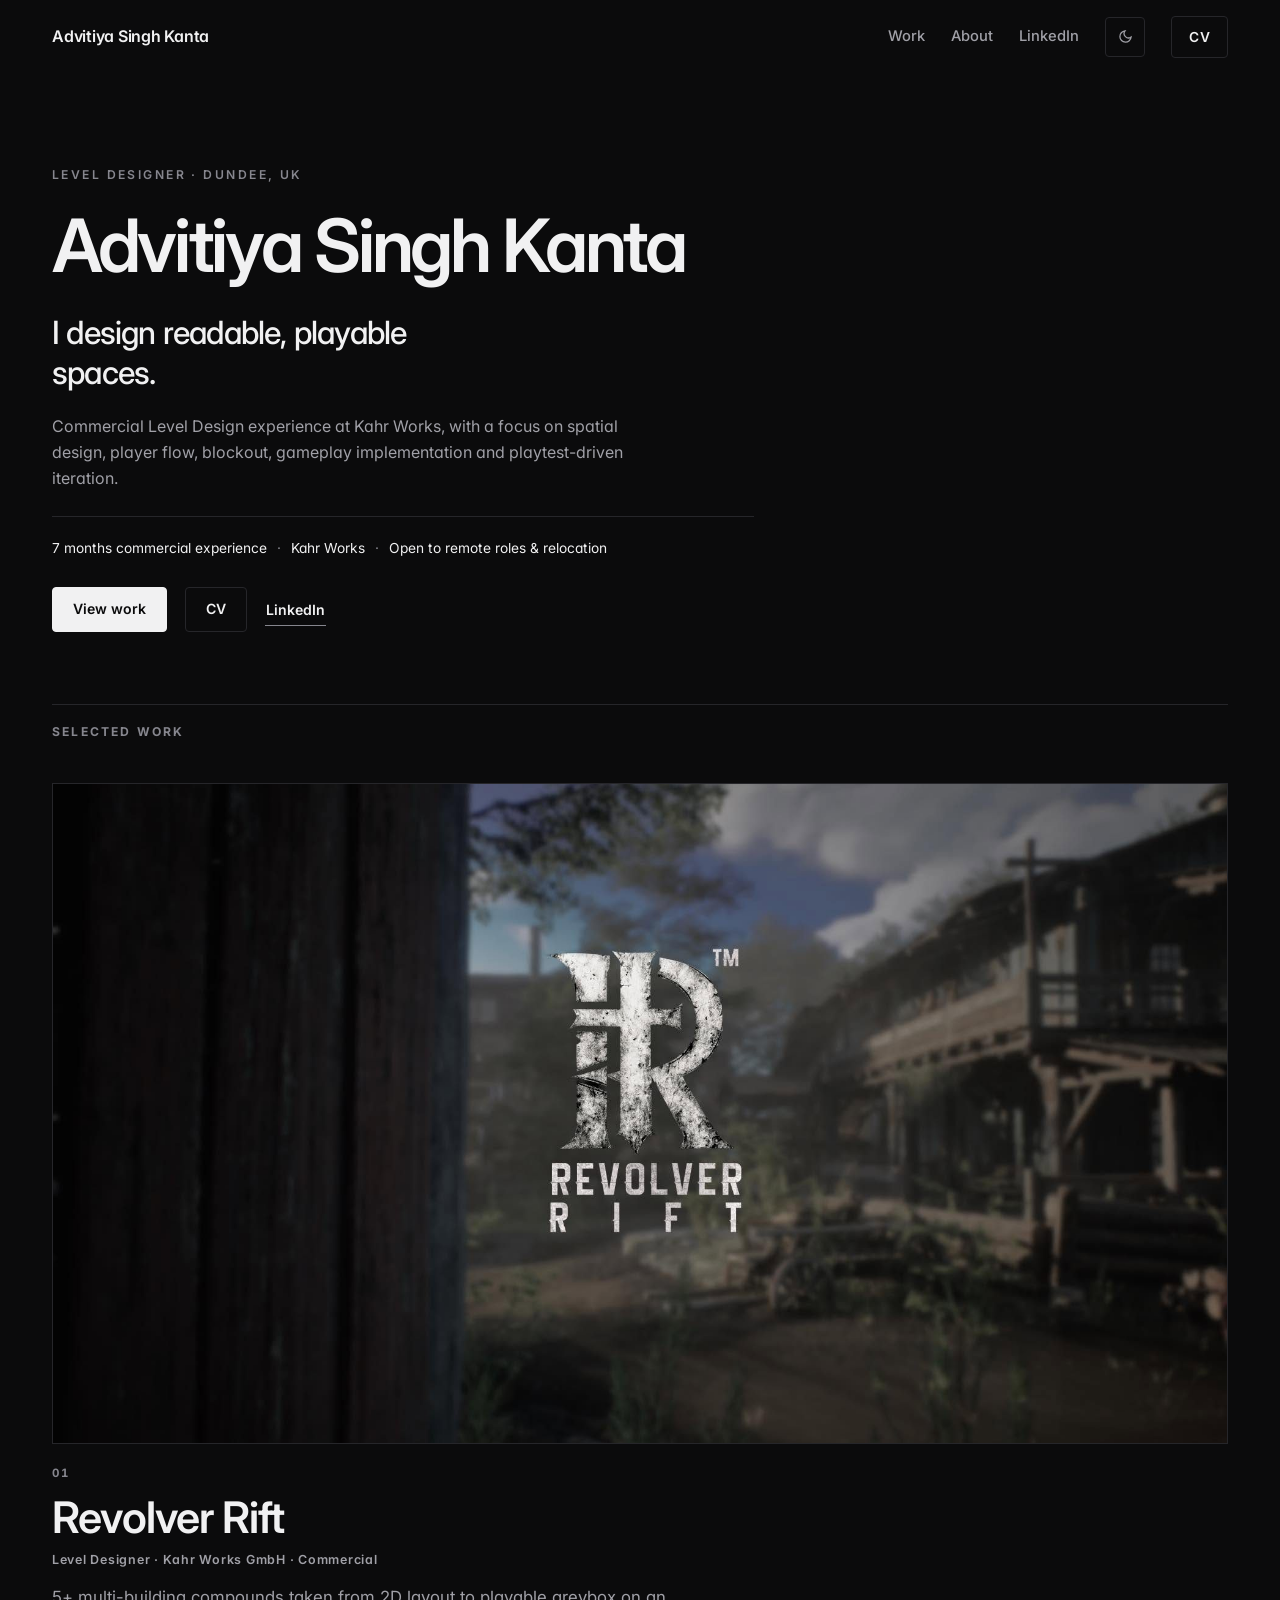
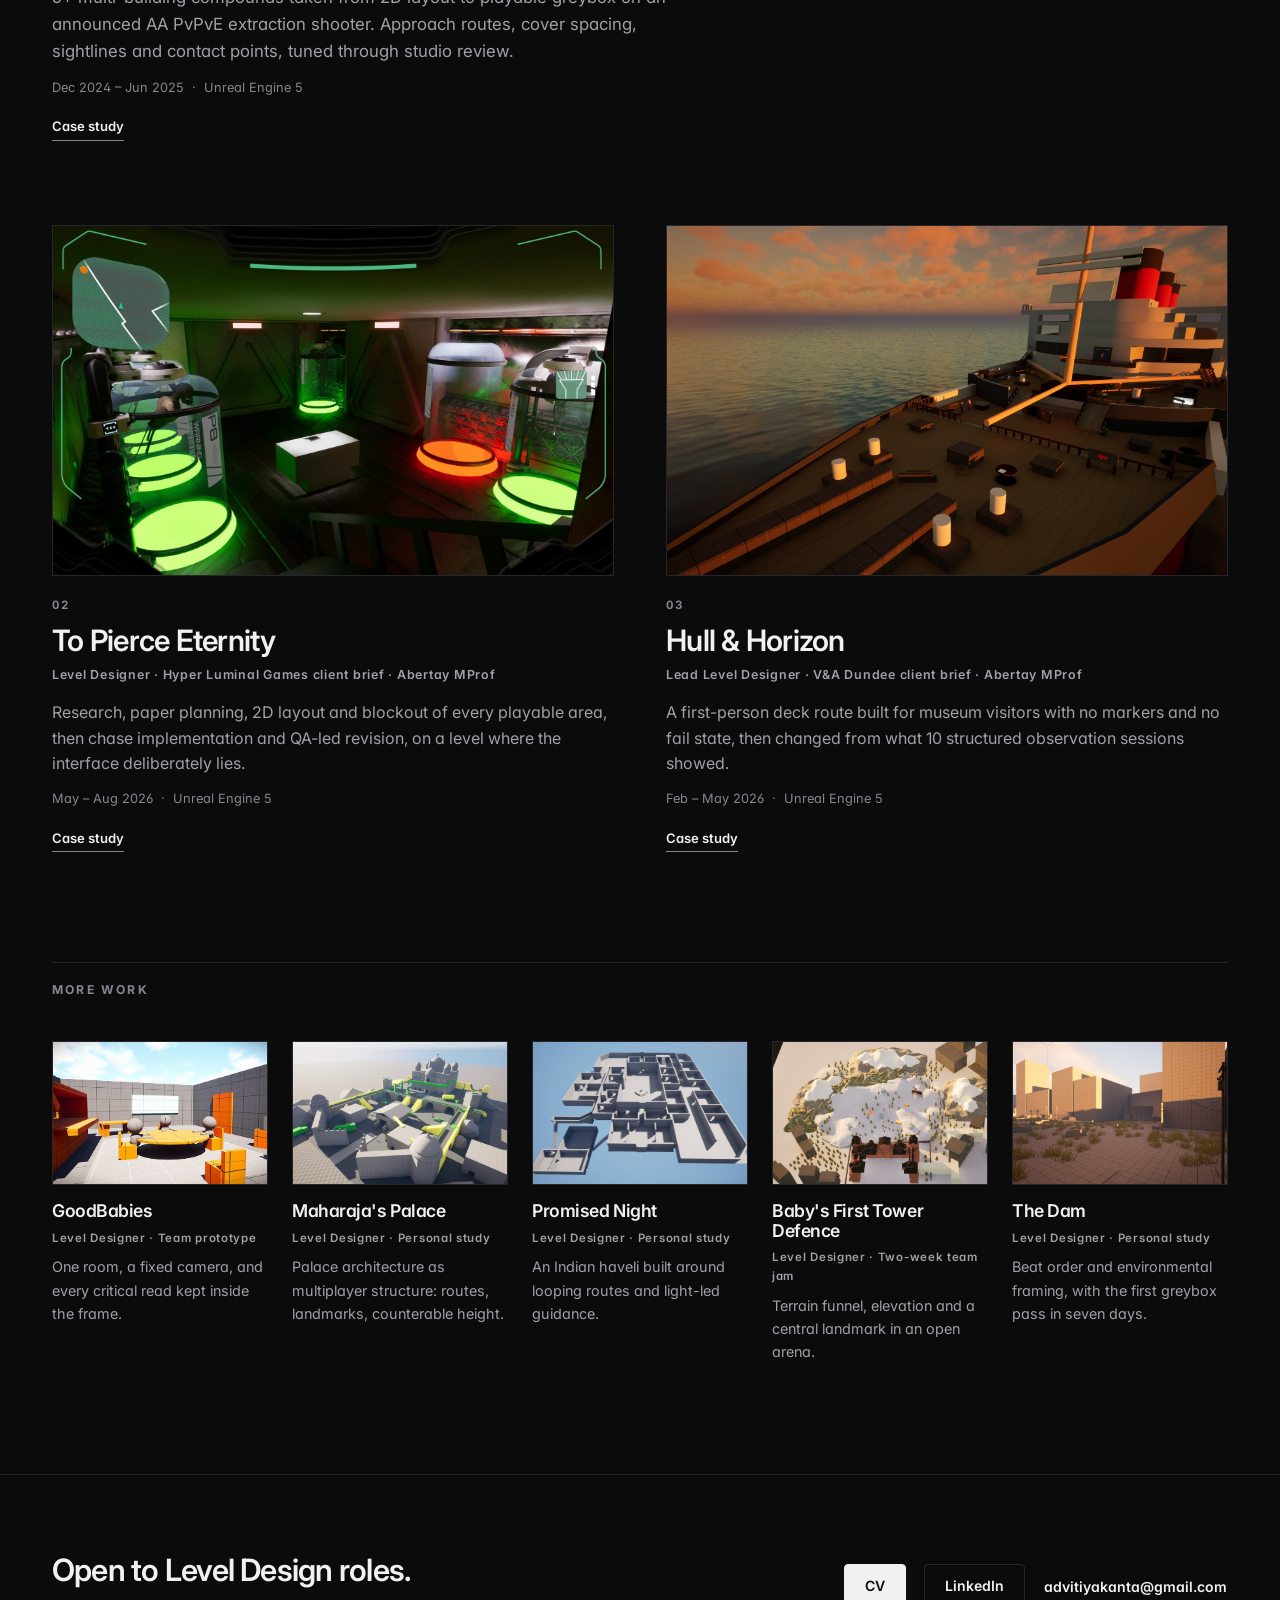
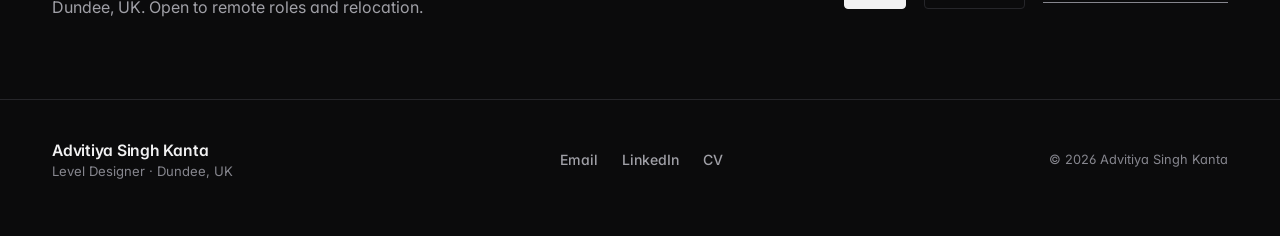
==== commit 9d3440e7: "Add files via upload" ====
--- a/index.html
+++ b/index.html
@@ -96,7 +96,7 @@
                 <span class="num" aria-hidden="true">02</span>
                 <h3>To Pierce Eternity</h3>
                 <p class="label">Level Designer · Hyper Luminal Games client brief · Abertay MProf</p>
-                <p class="desc">Research, paper planning, 2D layout and blockout of every playable area, then chase implementation and QA-led revision — on a level where the interface deliberately lies.</p>
+                <p class="desc">Research, paper planning, 2D layout and blockout of every playable area, then chase implementation and QA-led revision, on a level where the interface deliberately lies.</p>
                 <p class="facts">May – Aug 2026 <span aria-hidden="true">·</span> Unreal Engine 5</p>
                 <span class="go">Case study</span>
               </div>
@@ -184,11 +184,14 @@
 
   <footer class="site">
     <div class="wrap foot">
-      <a class="mail" href="mailto:advitiyakanta@gmail.com">advitiyakanta@gmail.com</a>
-      <nav class="foot-nav" aria-label="Footer navigation">
-        <a href="#work">Work</a><a href="about.html">About</a>
+      <div class="foot-id">
+        <strong>Advitiya Singh Kanta</strong>
+        <span>Level Designer · Dundee, UK</span>
+      </div>
+      <nav class="foot-nav" aria-label="Footer links">
+        <a href="mailto:advitiyakanta@gmail.com">Email</a>
+        <a href="https://www.linkedin.com/in/advitiyasinghkanta/" target="_blank" rel="noopener noreferrer">LinkedIn</a>
         <a href="assets/downloads/Advitiya-Singh-Kanta-Level-Designer-CV.pdf" target="_blank" rel="noopener">CV</a>
-        <a href="https://www.linkedin.com/in/advitiyasinghkanta/" target="_blank" rel="noopener noreferrer">LinkedIn</a>
       </nav>
       <span class="foot-copy">© 2026 Advitiya Singh Kanta</span>
     </div>
--- a/css/style.css
+++ b/css/style.css
@@ -152,12 +152,14 @@
 }
 .intro-sub { font-size: clamp(1rem, 1.25vw, 1.1rem); color: var(--dim); max-width: 58ch; margin-bottom: 24px; }
 .intro-proof {
-  display: flex; flex-wrap: wrap; gap: 4px 0; list-style: none;
+  display: flex; flex-wrap: wrap; gap: 4px 10px; list-style: none;
   font-size: 0.86rem; color: var(--text);
-  padding-top: 20px; border-top: 1px solid var(--line); max-width: 62ch;
+  padding-top: 20px; border-top: 1px solid var(--line); max-width: 78ch;
 }
 .intro-proof li { white-space: nowrap; }
-.intro-proof li:not(:last-child)::after { content: "·"; color: var(--faint); padding: 0 10px; }
+/* The separator belongs to the item that follows it, so it can never be left
+   dangling at the end of a wrapped line. */
+.intro-proof li + li::before { content: "·"; color: var(--faint); padding-right: 10px; }
 
 .intro-actions, .about-actions, .closing-actions {
   display: flex; align-items: center; flex-wrap: wrap; gap: 12px 18px; margin-top: 28px;
@@ -217,9 +219,7 @@
 .lead-pair .proj figure { aspect-ratio: 16 / 10; }
 .lead-pair .proj h3 { font-size: clamp(1.5rem, 2.3vw, 1.95rem); }
 
-.more-grid { display: grid; grid-template-columns: repeat(6, 1fr); gap: 44px 34px; }
-.more-grid > .proj { grid-column: span 2; }
-.more-grid > .proj:nth-child(4), .more-grid > .proj:nth-child(5) { grid-column: span 3; }
+.more-grid { display: grid; grid-template-columns: repeat(5, 1fr); gap: 40px 24px; }
 .proj.small figure { aspect-ratio: 3 / 2; }
 .proj.small .info { padding-top: 16px; }
 .proj.small h3 { font-size: 1.1rem; }
@@ -228,11 +228,10 @@
 
 @media (max-width: 960px) {
   .lead-pair { grid-template-columns: 1fr; gap: 60px; margin-top: 60px; }
-  .more-grid { grid-template-columns: repeat(2, 1fr); gap: 40px 26px; }
-  .more-grid > .proj, .more-grid > .proj:nth-child(4), .more-grid > .proj:nth-child(5) { grid-column: auto; }
+  .more-grid { grid-template-columns: repeat(3, 1fr); gap: 40px 26px; }
 }
 @media (max-width: 620px) {
-  .more-grid { grid-template-columns: 1fr; gap: 40px; }
+  .more-grid { grid-template-columns: repeat(2, 1fr); gap: 36px 20px; }
 }
 
 /* ---------- Closing ---------- */
@@ -245,16 +244,17 @@
 
 /* ---------- Footer ---------- */
 footer.site { border-top: 1px solid var(--line); padding: 40px 0 56px; }
-.foot { display: flex; align-items: baseline; justify-content: space-between; gap: 20px 30px; flex-wrap: wrap; }
-.mail { font-size: clamp(1rem, 2vw, 1.4rem); font-weight: 600; letter-spacing: -0.02em; }
-.mail:hover { color: var(--accent); }
-.foot-nav { display: flex; gap: 22px; align-items: baseline; flex-wrap: wrap; }
+.foot { display: flex; align-items: center; justify-content: space-between; gap: 18px 30px; flex-wrap: wrap; }
+.foot-id { display: flex; flex-direction: column; line-height: 1.4; }
+.foot-id strong { font-size: 0.98rem; font-weight: 600; letter-spacing: -0.015em; }
+.foot-id span { font-size: 0.82rem; color: var(--faint); }
+.foot-nav { display: flex; gap: 24px; align-items: center; flex-wrap: wrap; }
 .foot-nav a { font-size: 0.88rem; font-weight: 500; color: var(--dim); }
 .foot-nav a:hover { color: var(--text); }
 .foot-copy { font-size: 0.8rem; color: var(--faint); }
-@media (max-width: 700px) {
-  .foot { flex-direction: column; align-items: flex-start; gap: 20px; }
-  .foot-nav a { font-size: 0.98rem; }
+@media (max-width: 760px) {
+  .foot { flex-direction: column; align-items: flex-start; gap: 18px; }
+  .foot-nav a { font-size: 0.96rem; }
 }
 
 /* ---------- Reveal (content visible without JS) ---------- */
@@ -444,6 +444,8 @@
 .xp ul { margin: 0; padding-left: 0; list-style: none; }
 .xp ul li { position: relative; padding-left: 20px; margin-bottom: 8px; color: var(--dim); }
 .xp ul li::before { content: ""; position: absolute; left: 0; top: 0.72em; width: 8px; height: 1px; background: var(--faint); }
+.xp-note { margin-top: 12px; padding-left: 20px; color: var(--dim); font-size: 0.94rem; border-left: 1px solid var(--line); }
+.xp-note strong { color: var(--text); font-weight: 600; }
 
 /* Testimonials */
 .quotes { display: grid; gap: 0; }
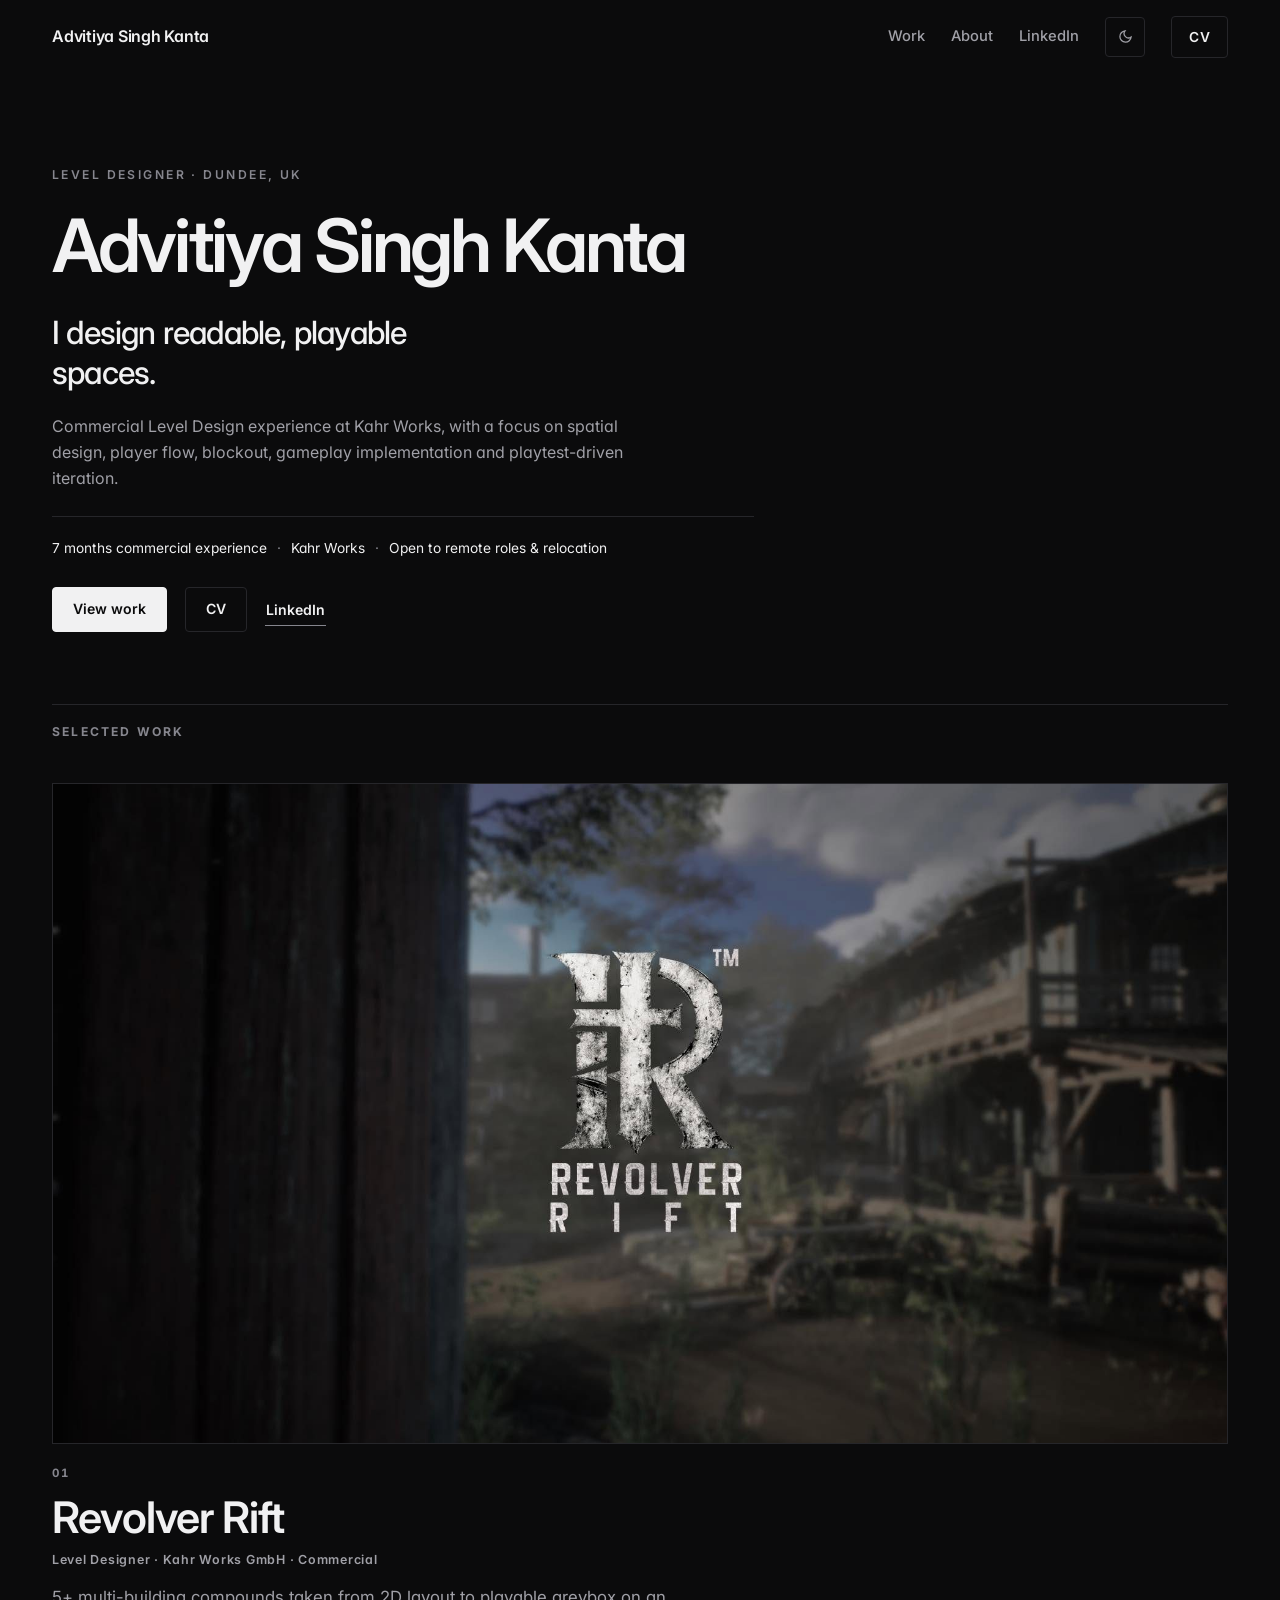
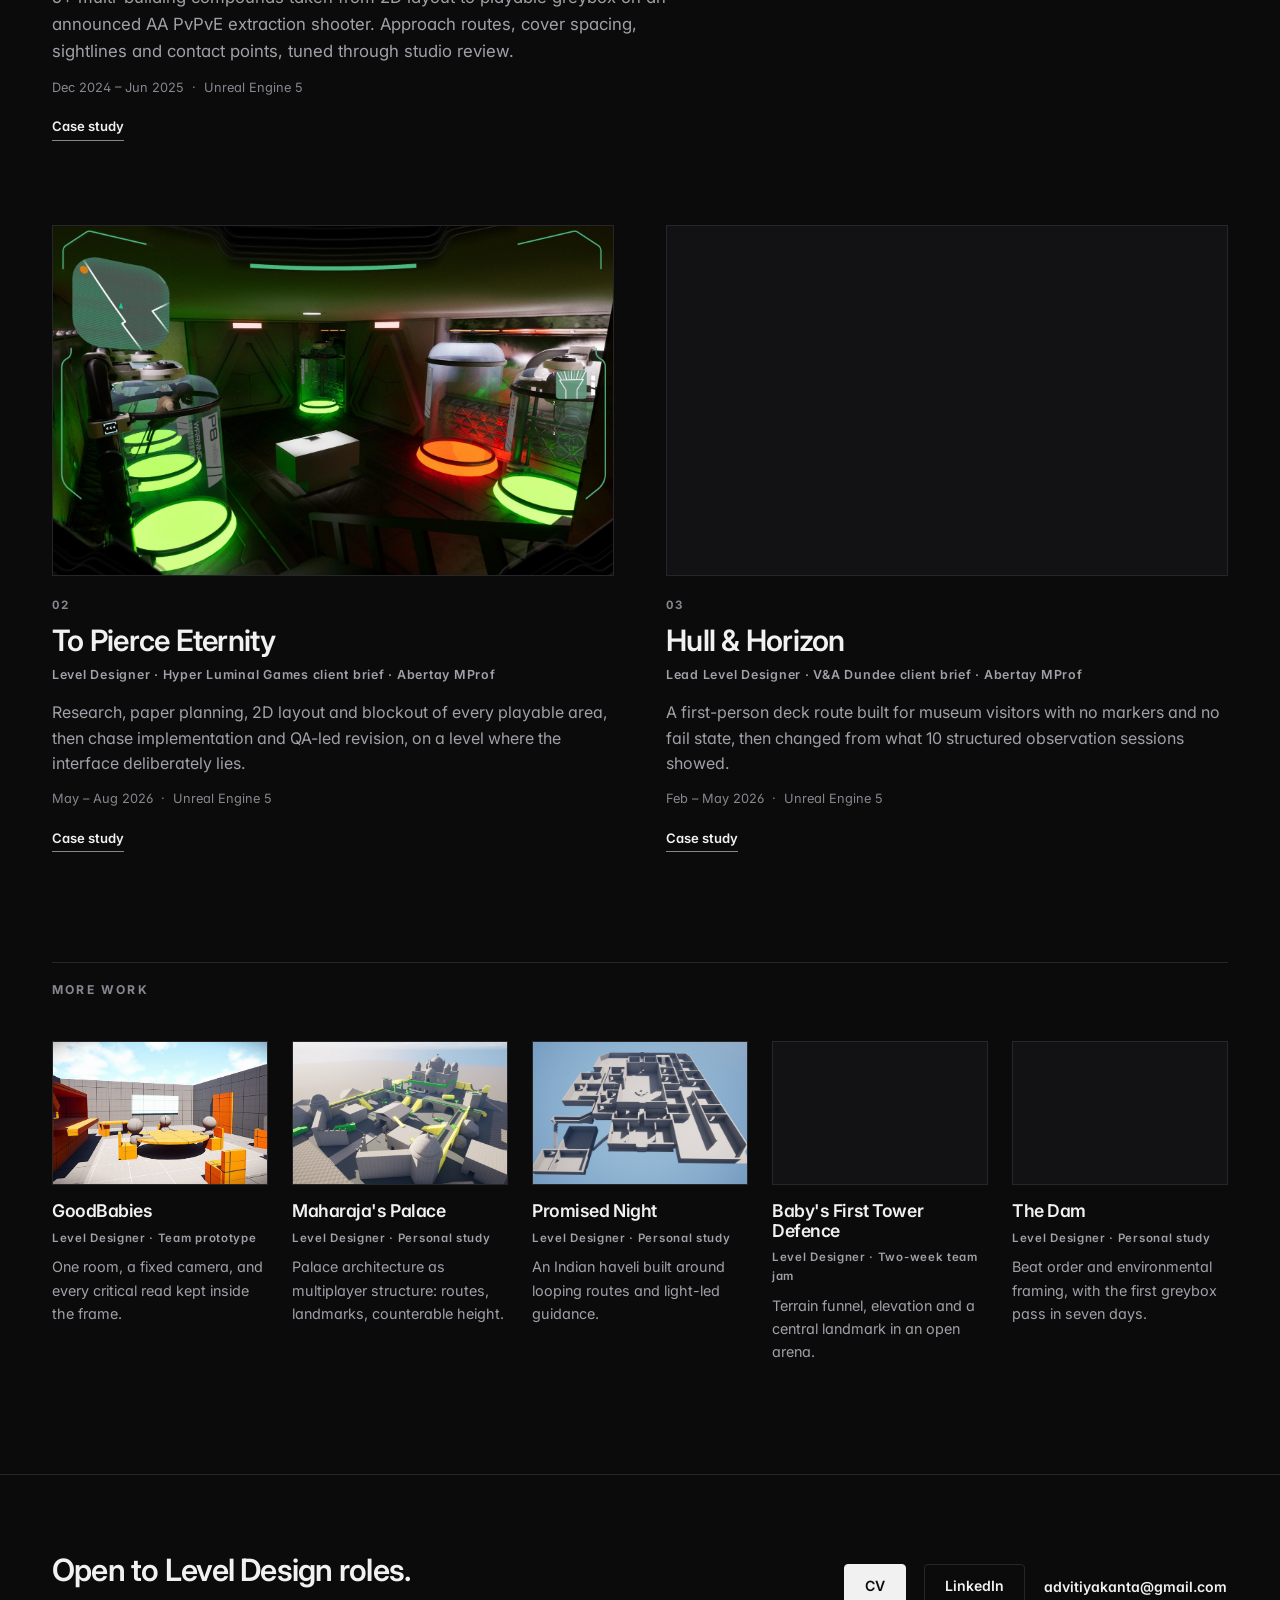
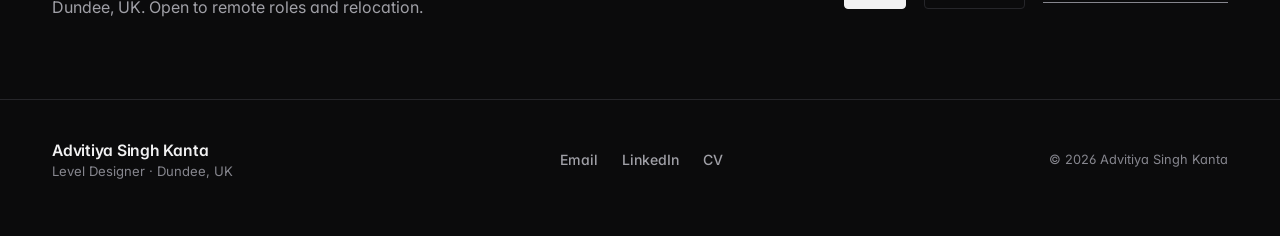
==== commit 9d299a8c: "Add files via upload" ====
--- a/index.html
+++ b/index.html
@@ -148,7 +148,7 @@
             </div></div>
           </a>
           <a class="proj small reveal" href="work/babys-first-tower-defence/">
-            <figure><img src="assets/projects/babys-first-tower-defence/v2-arena-overview.jpg" width="1600" height="889" alt="Aerial overview of the Baby's First Tower Defence snow arena" loading="lazy" decoding="async"></figure>
+            <figure><img src="assets/projects/babys-first-tower-defence/cover.jpg" width="1800" height="1114" alt="Player defending the snow arena in Baby's First Tower Defence, with tower health bars and an enemy counter on screen" loading="lazy" decoding="async"></figure>
             <div class="info"><div class="info-main">
               <h3>Baby's First Tower Defence</h3>
               <p class="label">Level Designer · Two-week team jam</p>
--- a/css/style.css
+++ b/css/style.css
@@ -363,6 +363,18 @@
   .figure-grid { grid-template-columns: 1fr; gap: 26px; }
   .case-section.photos .figure-grid figure.shot img { aspect-ratio: 4 / 3; }
 }
+
+.beatmap-cta { margin-top: 4px; }
+.beatmap-link {
+  appearance: none; display: inline-flex; align-items: center; gap: 10px;
+  min-height: 44px; padding: 11px 18px; cursor: pointer;
+  background: transparent; border: 1px solid var(--line); border-radius: 4px;
+  color: var(--text); font-size: 0.86rem; font-weight: 600; letter-spacing: 0.02em;
+  transition: border-color 0.2s, color 0.2s;
+}
+.beatmap-link:hover { border-color: var(--text); }
+.beatmap-link span { color: var(--faint); transition: color 0.2s, transform 0.2s; }
+.beatmap-link:hover span { color: var(--accent); transform: translateX(3px); }
 
 .zoom-button { width: 100%; appearance: none; border: 0; background: transparent; color: inherit; padding: 0; text-align: left; cursor: zoom-in; display: block; }
 .zoom-button img { width: 100%; height: auto; border: 1px solid var(--line); }
